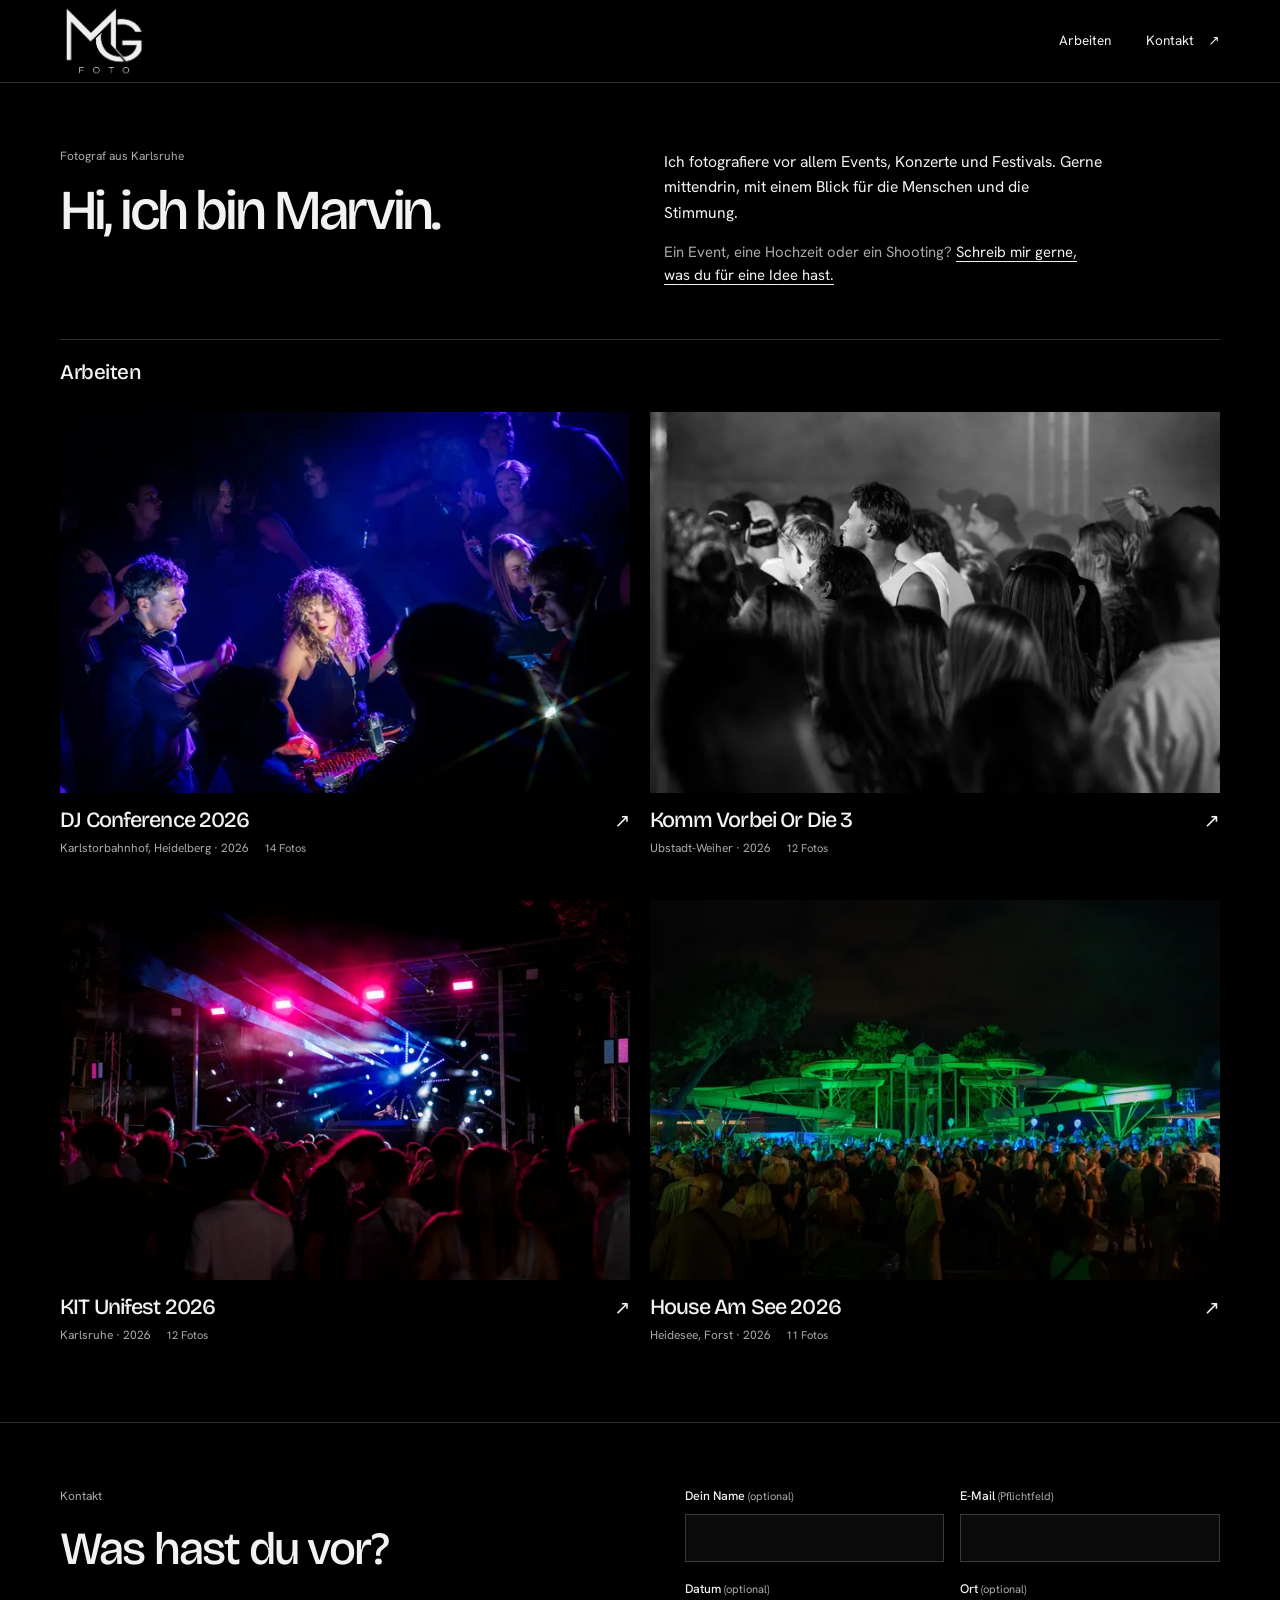
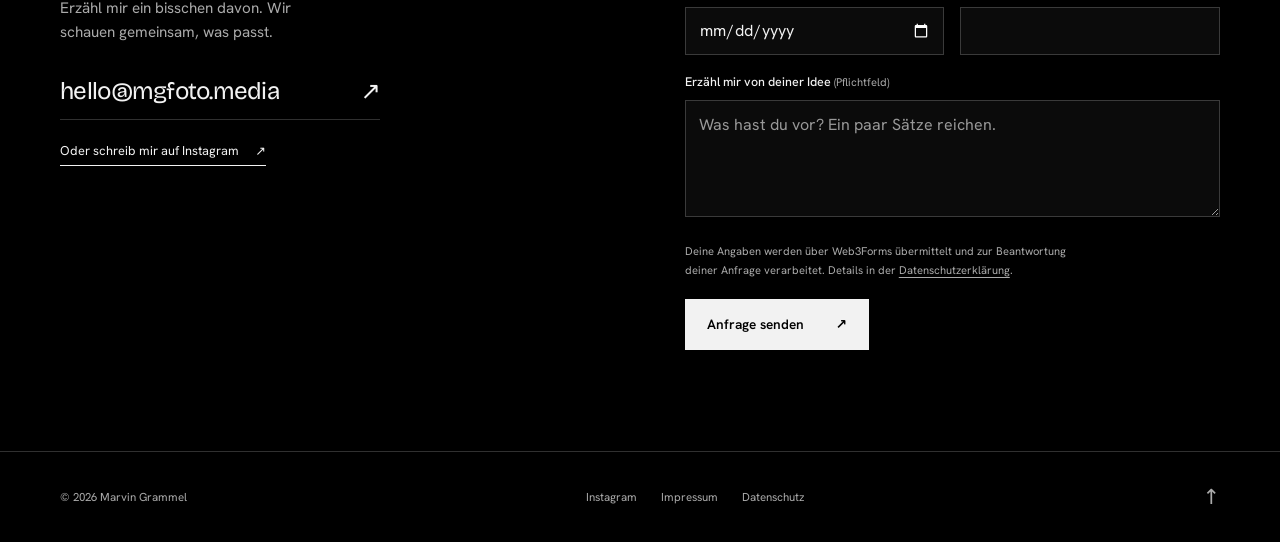
==== index.html @ 7f37bc23 "Make the introduction invite event, wedding and shooting enquiries" ====
<!DOCTYPE html>
<html lang="de">
<head>
  <meta charset="UTF-8">
  <meta name="viewport" content="width=device-width, initial-scale=1">
  <meta name="color-scheme" content="dark">
  <title>MG FOTO · Marvin Grammel · Fotograf in Karlsruhe</title>
  <meta name="description" content="Fotografie von Marvin Grammel aus Karlsruhe. Schwerpunkt Events, Konzerte und Festivals. Auch für Shootings, Hochzeiten und andere Ideen anfragbar.">
  <meta name="theme-color" content="#000000">
  <link rel="canonical" href="https://mgfoto.media/">
  <meta property="og:type" content="website">
  <meta property="og:locale" content="de_DE">
  <meta property="og:url" content="https://mgfoto.media/">
  <meta property="og:title" content="MG FOTO · Fotografie von Marvin Grammel">
  <meta property="og:description" content="Fotografie aus Karlsruhe. Events, Menschen und deine Ideen.">
  <meta property="og:image" content="https://mgfoto.media/images/og-image.jpg">
  <meta property="og:image:width" content="1200">
  <meta property="og:image:height" content="630">
  <meta name="twitter:card" content="summary_large_image">
  <meta name="twitter:title" content="MG FOTO · Fotografie von Marvin Grammel">
  <meta name="twitter:description" content="Fotografie von Marvin Grammel aus Karlsruhe. Schwerpunkt Events, offen für deine Ideen.">
  <meta name="twitter:image" content="https://mgfoto.media/images/og-image.jpg">
  <link rel="icon" href="/favicon.ico" sizes="any">
  <link rel="icon" href="/favicon.svg" type="image/svg+xml">
  <link rel="apple-touch-icon" href="/apple-touch-icon.png">
  <link rel="manifest" href="/site.webmanifest">
  <link rel="preload" href="fonts/HankenGrotesk.woff2" as="font" type="font/woff2" crossorigin>
  <link rel="stylesheet" href="assets/css/site.css?v=2bcd3fd3c550">
  <script type="application/ld+json">
  {"@context":"https://schema.org","@type":"ProfessionalService","name":"MG FOTO","url":"https://mgfoto.media/","image":"https://mgfoto.media/images/og-image.jpg","description":"Fotografie aus Karlsruhe mit Schwerpunkt Events, Konzerte und Festivals.","email":"hello@mgfoto.media","founder":{"@type":"Person","name":"Marvin Grammel","jobTitle":"Fotograf"},"address":{"@type":"PostalAddress","addressLocality":"Karlsruhe","addressRegion":"Baden-Württemberg","addressCountry":"DE"},"areaServed":[{"@type":"City","name":"Karlsruhe"},{"@type":"AdministrativeArea","name":"Baden-Württemberg"}],"sameAs":["https://www.instagram.com/marvin.foto/"],"knowsAbout":["Eventfotografie","Festivalfotografie","Konzertfotografie","Fotografie"]}
  </script>
  <script src="albums.js?v=3bcb742618d1" defer></script>
  <script src="assets/js/image-variants.js?v=7d6d14998d8f" defer></script>
  <script src="assets/js/site.js?v=490854a0b00f" defer></script>
</head>
<body>
  <a class="skip-link" href="#main">Zum Inhalt</a>
  <header class="site-header"><div class="header-inner wrap">
    <a class="brand" href="/" aria-label="MG FOTO – Startseite"><svg class="brand-logo" xmlns="http://www.w3.org/2000/svg" width="86" height="72" viewBox="254 330 728 610" aria-hidden="true" focusable="false"><image href="assets/brand/mg-foto-logo.png" width="1254" height="1254"/></svg></a>
    <nav id="main-nav" aria-label="Hauptnavigation"><a href="#gallery">Arbeiten</a><a href="#contact">Kontakt <span aria-hidden="true">↗</span></a></nav>
  </div></header>
  <main id="main">
    <section class="intro wrap" id="about" aria-labelledby="intro-title">
      <div><p class="eyebrow">Fotograf aus Karlsruhe</p><h1 id="intro-title">Hi, ich bin Marvin.</h1></div>
      <div class="intro-copy"><p>Ich fotografiere vor allem Events, Konzerte und Festivals. Gerne mittendrin, mit einem Blick für die Menschen und die Stimmung.</p><p>Ein Event, eine Hochzeit oder ein Shooting? <a href="#contact">Schreib mir gerne, was du für eine Idee hast.</a></p></div>
    </section>
    <section class="gallery-section wrap" id="gallery" aria-labelledby="gallery-title">
      <div class="gallery-heading"><h2 id="gallery-title">Arbeiten</h2></div>
      <div id="albumView" hidden><button type="button" class="text-link" id="albumBack">← Alle Arbeiten</button><h2 id="albumTitle" tabindex="-1"></h2><p id="albumMeta" class="muted"></p></div>
      <p id="galleryStatus" class="muted" role="status" aria-live="polite"></p>
      <div class="album-grid" id="albumGrid">
        <!-- album-cards:start -->
        <a class="album-card" data-slug="dj-conference-2026" href="#album=dj-conference-2026"><div class="album-cover"><img src="assets/photos/dj-conference-2026/dj-conference-22.jpg.large.webp" width="2048" height="1365" srcset="assets/photos/dj-conference-2026/dj-conference-22.jpg.small.webp 640w, assets/photos/dj-conference-2026/dj-conference-22.jpg.large.webp 1600w" sizes="(max-width: 600px) 92vw, 46vw" loading="eager" decoding="async" alt="DJ Conference 2026"></div><div class="album-info"><div><h3>DJ Conference 2026</h3><p>Karlstorbahnhof, Heidelberg · 2026 <small>14 Fotos</small></p></div><span class="album-arrow" aria-hidden="true">↗</span></div></a>
        <a class="album-card" data-slug="kvod-3" href="#album=kvod-3"><div class="album-cover"><img src="assets/photos/kvod-3/DSC_7288.jpeg.large.webp" width="853" height="1280" srcset="assets/photos/kvod-3/DSC_7288.jpeg.small.webp 427w, assets/photos/kvod-3/DSC_7288.jpeg.large.webp 853w" sizes="(max-width: 600px) 92vw, 46vw" loading="eager" decoding="async" alt="Komm Vorbei Or Die 3"></div><div class="album-info"><div><h3>Komm Vorbei Or Die 3</h3><p>Ubstadt-Weiher · 2026 <small>12 Fotos</small></p></div><span class="album-arrow" aria-hidden="true">↗</span></div></a>
        <a class="album-card" data-slug="unifest-2026" href="#album=unifest-2026"><div class="album-cover"><img src="assets/photos/unifest-2026/09.jpg.large.webp" width="2048" height="1365" srcset="assets/photos/unifest-2026/09.jpg.small.webp 640w, assets/photos/unifest-2026/09.jpg.large.webp 1600w" sizes="(max-width: 600px) 92vw, 46vw" loading="lazy" decoding="async" alt="KIT Unifest 2026"></div><div class="album-info"><div><h3>KIT Unifest 2026</h3><p>Karlsruhe · 2026 <small>12 Fotos</small></p></div><span class="album-arrow" aria-hidden="true">↗</span></div></a>
        <a class="album-card" data-slug="house-am-see-2026" href="#album=house-am-see-2026"><div class="album-cover"><img src="assets/photos/house-am-see-2026/DSC_5639.jpg.large.webp" width="6007" height="4005" srcset="assets/photos/house-am-see-2026/DSC_5639.jpg.small.webp 640w, assets/photos/house-am-see-2026/DSC_5639.jpg.large.webp 1600w" sizes="(max-width: 600px) 92vw, 46vw" loading="lazy" decoding="async" alt="House Am See 2026"></div><div class="album-info"><div><h3>House Am See 2026</h3><p>Heidesee, Forst · 2026 <small>11 Fotos</small></p></div><span class="album-arrow" aria-hidden="true">↗</span></div></a>
        <!-- album-cards:end -->
      </div>
      <noscript><p class="gallery-fallback">Die Albumansicht braucht JavaScript. Weitere Bilder findest du auf <a href="https://www.instagram.com/marvin.foto/">Instagram</a>.</p></noscript>
    </section>
    <section class="contact-section" id="contact" aria-labelledby="contact-title"><div class="wrap contact-layout">
      <div class="contact-copy"><p class="eyebrow">Kontakt</p><h2 id="contact-title">Was hast du vor?</h2><p>Erzähl mir ein bisschen davon. Wir schauen gemeinsam, was passt.</p><a class="contact-email" href="mailto:hello@mgfoto.media">hello@mgfoto.media <span aria-hidden="true">↗</span></a><a class="text-link" href="https://www.instagram.com/marvin.foto/" target="_blank" rel="noopener noreferrer">Oder schreib mir auf Instagram <span aria-hidden="true">↗</span></a></div>
      <form id="contactForm" class="contact-form" action="https://api.web3forms.com/submit" method="POST">
        <input type="hidden" name="access_key" value="450d4250-469d-4e4e-aeac-be2c9e714dad">
        <input type="hidden" name="subject" value="Anfrage über mgfoto.media">
        <input type="hidden" name="from_name" value="MG FOTO Website">
        <input type="checkbox" name="botcheck" class="honeypot" tabindex="-1" autocomplete="off" aria-hidden="true">
        <div class="form-row"><div class="field"><label for="cf-name">Dein Name <span>(optional)</span></label><input id="cf-name" name="name" autocomplete="name" maxlength="120"></div><div class="field"><label for="cf-mail">E-Mail <span>(Pflichtfeld)</span></label><input id="cf-mail" name="email" type="email" required autocomplete="email" maxlength="254"></div></div>
        <div class="form-row"><div class="field"><label for="cf-date">Datum <span>(optional)</span></label><input id="cf-date" name="date" type="date"></div><div class="field"><label for="cf-place">Ort <span>(optional)</span></label><input id="cf-place" name="location" autocomplete="off" maxlength="200"></div></div>
        <div class="field"><label for="cf-msg">Erzähl mir von deiner Idee <span>(Pflichtfeld)</span></label><textarea id="cf-msg" name="message" rows="4" required maxlength="6000" placeholder="Was hast du vor? Ein paar Sätze reichen."></textarea></div>
        <p class="privacy-note">Deine Angaben werden über Web3Forms übermittelt und zur Beantwortung deiner Anfrage verarbeitet. Details in der <a href="datenschutz.html">Datenschutzerklärung</a>.</p>
        <button type="submit" class="button button-dark">Anfrage senden <span aria-hidden="true">↗</span></button>
        <p id="formStatus" class="form-status" role="status" aria-live="polite"></p>
      </form>
    </div></section>
  </main>
  <footer class="site-footer wrap"><p>© <span id="year">2026</span> Marvin Grammel</p><nav aria-label="Weitere Links"><a href="https://www.instagram.com/marvin.foto/" target="_blank" rel="noopener noreferrer">Instagram</a><a href="impressum.html">Impressum</a><a href="datenschutz.html">Datenschutz</a></nav><a class="back-top" href="#main" aria-label="Nach oben">↑</a></footer>
  <dialog class="lightbox" id="lightbox" aria-label="Vergrößerte Fotoansicht"><div class="lightbox-top"><p id="lightboxCaption"></p><button type="button" id="lightboxClose" aria-label="Fotoansicht schließen">Schließen <span aria-hidden="true">×</span></button></div><div class="lightbox-stage"><button type="button" id="lightboxPrev" class="lightbox-nav" aria-label="Vorheriges Foto">←</button><img id="lightboxImage" alt=""><button type="button" id="lightboxNext" class="lightbox-nav" aria-label="Nächstes Foto">→</button></div><div class="lightbox-bottom"><p id="lightboxCount" aria-live="polite"></p><p>← → Blättern <span aria-hidden="true"> / </span> Esc Schließen</p></div></dialog>
</body>
</html>
---- assets/css/site.css ----
@font-face{font-family:Bricolage;src:url('../../fonts/BricolageGrotesque.woff2') format('woff2');font-weight:200 800;font-display:swap}
@font-face{font-family:Hanken;src:url('../../fonts/HankenGrotesk.woff2') format('woff2');font-weight:100 900;font-display:swap}
:root{color-scheme:dark;--bg:#000;--ink:#f2f2f2;--muted:#aaa;--line:#303030;--panel:#0b0b0b;--display:Bricolage,system-ui,sans-serif;--ui:Hanken,system-ui,sans-serif;--edge:clamp(1.25rem,4.7vw,4.5rem)}
*,*::before,*::after{box-sizing:border-box}*{margin:0}html{scroll-behavior:smooth;scroll-padding-top:100px}body{background:var(--bg);color:var(--ink);font-family:var(--ui);line-height:1.6;-webkit-font-smoothing:antialiased}a{color:inherit;text-decoration:none}button,input,textarea{font:inherit;color:inherit}button{cursor:pointer}button:disabled{cursor:wait;opacity:.65}img{display:block;max-width:100%}button,a,input,textarea{-webkit-tap-highlight-color:transparent}::selection{background:#fff;color:#000}:focus-visible{outline:2px solid #fff;outline-offset:5px}[hidden]{display:none!important}.wrap{width:calc(100% - var(--edge)*2);max-width:1440px;margin-inline:auto}.muted{color:var(--muted)}.eyebrow{font-size:.75rem;color:var(--muted)}.skip-link{position:fixed;left:1rem;top:1rem;z-index:200;background:#fff;color:#000;padding:.75rem;transform:translateY(-160%)}.skip-link:focus{transform:none}
.site-header{position:sticky;top:0;z-index:30;background:rgba(0,0,0,.96);border-bottom:1px solid var(--line);backdrop-filter:blur(12px)}.header-inner{min-height:82px;display:flex;align-items:center;justify-content:space-between;gap:1.5rem}.brand{display:block;flex-shrink:0}.brand-logo{display:block;width:86px;height:72px;overflow:hidden}#main-nav{display:flex;gap:2.2rem;font-size:.85rem}#main-nav a{padding:.5rem 0}#main-nav a:hover{color:var(--muted)}#main-nav span{margin-left:.65rem}
.intro{display:grid;grid-template-columns:1fr 1fr;gap:3rem;padding-block:clamp(2.8rem,5vw,5rem) clamp(2.5rem,4vw,4rem);align-items:start}.intro .eyebrow{margin-bottom:.8rem}h1,h2,h3{font-family:var(--display);font-weight:500;letter-spacing:-.04em;line-height:1.15}h1{font-size:clamp(2.3rem,4.4vw,4.4rem);letter-spacing:-.055em}.intro-copy{max-width:49ch;padding-top:.15rem;font-size:clamp(.98rem,1.2vw,1.1rem)}.intro-copy p+p{margin-top:1rem;color:var(--muted);font-size:.93rem}.intro-copy a{color:var(--ink);text-decoration:underline;text-underline-offset:4px}.intro-copy a:hover{color:var(--muted)}.viewing-album .intro{display:none}
.gallery-section{padding-bottom:clamp(3.5rem,6vw,6rem)}.gallery-heading{display:flex;align-items:baseline;justify-content:space-between;gap:1rem;border-top:1px solid var(--line);padding-block:1.3rem 1.7rem}.gallery-heading h2{font-size:1.3rem;letter-spacing:-.025em}.gallery-heading p{color:var(--muted);font-size:.8rem}.album-grid{display:grid;grid-template-columns:repeat(2,minmax(0,1fr));gap:2.6rem 1.2rem}.album-card{display:block;min-width:0}.album-cover{aspect-ratio:3/2;overflow:hidden;background:var(--panel)}.album-cover img{width:100%;height:100%;object-fit:cover;transition:transform .5s}.album-card:hover img{transform:scale(1.025)}.album-card[data-slug="kvod-3"] .album-cover img{object-position:50% 60%}.album-info{display:flex;align-items:baseline;justify-content:space-between;gap:1rem;padding-top:.9rem}.album-info h3{font-size:clamp(1.1rem,1.7vw,1.5rem);font-weight:500;line-height:1.25}.album-info p{font-size:.75rem;color:var(--muted);margin-top:.3rem}.album-info small{margin-left:.75rem;white-space:nowrap;color:var(--muted);font-size:.7rem}.album-arrow{font-size:1.2rem;line-height:1;flex-shrink:0}.gallery-fallback{font-size:.85rem;margin-top:1.5rem;color:var(--muted)}.gallery-fallback a{text-decoration:underline}.text-link{display:inline-flex;align-items:center;justify-content:space-between;gap:1rem;border:0;border-bottom:1px solid currentColor;background:none;padding:0 0 .3rem;font-size:.85rem;line-height:1.5}.text-link:hover{color:var(--muted)}#albumView{padding-top:2rem;margin-bottom:2rem}#albumTitle{font-size:clamp(1.9rem,4vw,3.5rem);margin-block:1.7rem .5rem}#albumMeta{font-size:.85rem}#galleryStatus:not(:empty){padding-block:1rem}.album-grid.photo-grid{display:block;columns:3;column-gap:.9rem}.frame{display:block;width:100%;border:0;background:var(--panel);padding:0;break-inside:avoid;margin-bottom:.9rem}.frame img{width:100%;height:auto}.frame:hover img{opacity:.85}
.contact-section{border-block:1px solid var(--line)}.contact-layout{display:grid;grid-template-columns:1fr 1fr;gap:clamp(2.5rem,7vw,7rem);padding-block:clamp(3rem,5vw,5rem)}.contact-copy .eyebrow{margin-bottom:1rem}.contact-copy h2{font-size:clamp(2.1rem,3.6vw,3.7rem);margin-bottom:1.3rem}.contact-copy>p:not(.eyebrow){max-width:32ch;color:var(--muted);font-size:.95rem;margin-bottom:1.7rem}.contact-email{font-family:var(--display);font-size:clamp(1.1rem,1.9vw,1.65rem);letter-spacing:-.03em;display:flex;justify-content:space-between;align-items:center;max-width:320px;padding-bottom:.5rem;border-bottom:1px solid var(--line)}.contact-copy .text-link{margin-top:1.3rem;font-size:.8rem}.form-row{display:grid;grid-template-columns:1fr 1fr;gap:1rem}.field{margin-bottom:1.1rem;min-width:0}.field label{display:block;font-size:.78rem;font-weight:500;margin-bottom:.45rem}.field label span{font-weight:400;font-size:.7rem;color:var(--muted)}.field input,.field textarea{width:100%;min-width:0;background:var(--panel);border:1px solid #3a3a3a;border-radius:0;color:var(--ink);padding:.8rem;line-height:1.4;font-size:16px}.field input{height:48px;resize:none}.field textarea{resize:vertical}.field input:focus,.field textarea:focus{background:#171717;border-color:var(--ink)}.field textarea::placeholder{color:#999}.privacy-note{font-size:.7rem;line-height:1.65;color:var(--muted);max-width:64ch;margin-block:.25rem 1.25rem}.privacy-note a{text-decoration:underline;text-underline-offset:3px}.honeypot{position:absolute;width:1px;height:1px;overflow:hidden;clip-path:inset(50%);opacity:0}.button{display:inline-flex;justify-content:space-between;align-items:center;gap:2rem;min-height:50px;padding:.85rem 1.3rem;font-size:.85rem;font-weight:600;border:1px solid transparent;background:var(--ink);color:#000;transition:background .2s}.button:hover{background:#d9d9d9}.form-status{font-size:.85rem;margin-top:1rem;min-height:1.5em}.form-status.success{color:#ddd}.form-status.error{color:#fff}.site-footer{display:flex;align-items:center;justify-content:space-between;gap:1.5rem;padding-block:1.8rem;font-size:.72rem;color:var(--muted)}.site-footer nav{display:flex;flex-wrap:wrap;gap:1.5rem}.site-footer a:hover{color:var(--ink)}.back-top{font-size:1.3rem}
.lightbox{position:fixed;inset:0;max-width:none;max-height:none;width:100%;height:100%;height:100dvh;margin:0;padding:1.3rem 2rem;border:0;background:#000;color:var(--ink);overflow:hidden}.lightbox[open]{display:flex;flex-direction:column}.lightbox::backdrop{background:rgba(0,0,0,.95)}.lightbox-top,.lightbox-bottom{display:flex;justify-content:space-between;align-items:center;gap:1rem;font-size:.8rem;flex-shrink:0;min-height:40px}.lightbox-top p{max-width:70%;color:var(--muted)}.lightbox-top button{color:var(--ink);background:none;border:0;padding:.5rem;font-size:.85rem}.lightbox-top button span{font-size:1.5rem;margin-left:.75rem}.lightbox-stage{display:flex;align-items:center;justify-content:center;gap:1.5rem;min-height:0;flex:1;padding-block:1rem}.lightbox-stage img{max-width:calc(100% - 150px);height:100%;width:auto;object-fit:contain;min-width:0}.lightbox-nav{width:48px;height:48px;border:1px solid var(--line);border-radius:50%;background:none;flex-shrink:0;font-size:1.3rem}.lightbox-nav:hover{background:var(--ink);color:#000}.lightbox-bottom p:last-child{color:var(--muted);font-size:.7rem}body.modal-open{overflow:hidden}
@media(max-width:900px){.intro{grid-template-columns:1fr;gap:1.3rem}.intro-copy{max-width:65ch}.album-info small{display:none}.album-grid.photo-grid{columns:2}.contact-layout{gap:2.5rem}}
@media(max-width:600px){html{scroll-padding-top:88px}.header-inner{min-height:72px}.brand-logo{width:74px;height:62px}#main-nav{gap:1.4rem;font-size:.8rem}.intro{padding-block:2.5rem 2.2rem;gap:1.2rem}.intro-copy{font-size:.98rem}.intro-copy p+p{font-size:.9rem;margin-top:.8rem}.gallery-heading{padding-block:1.1rem 1.3rem}.gallery-heading p{font-size:.72rem;max-width:19ch;text-align:right}.album-grid{grid-template-columns:1fr;gap:2rem}.album-info h3{font-size:1.25rem}.album-info p{font-size:.75rem}.album-info small{display:inline}.contact-layout{grid-template-columns:1fr;gap:2.2rem}.contact-copy h2{font-size:2.35rem}.site-footer{display:grid;grid-template-columns:1fr auto;gap:1rem}.site-footer nav{grid-row:2;grid-column:1/-1;gap:1.5rem}.back-top{grid-column:2;grid-row:1}.lightbox{padding:.8rem}.lightbox-stage{position:relative;gap:0;padding-bottom:4rem}.lightbox-stage img{max-width:100%;max-height:100%;width:auto}.lightbox-nav{position:absolute;bottom:.3rem;width:40px;height:40px}.lightbox-nav:first-child{left:calc(50% - 55px)}.lightbox-nav:last-child{right:calc(50% - 55px)}.lightbox-top p{font-size:.67rem}.lightbox-top button{font-size:.75rem;padding:.4rem}.lightbox-bottom p:last-child{display:none}}
@media(max-width:560px){.album-grid.photo-grid{columns:1}.photo-grid .frame{margin-bottom:.8rem}}
@media(max-width:380px){.form-row{grid-template-columns:1fr;gap:0}.album-info small{display:none}#main-nav{gap:1rem}}
@media(prefers-reduced-motion:reduce){html{scroll-behavior:auto}*,*::before,*::after{animation:none!important;transition:none!important}}
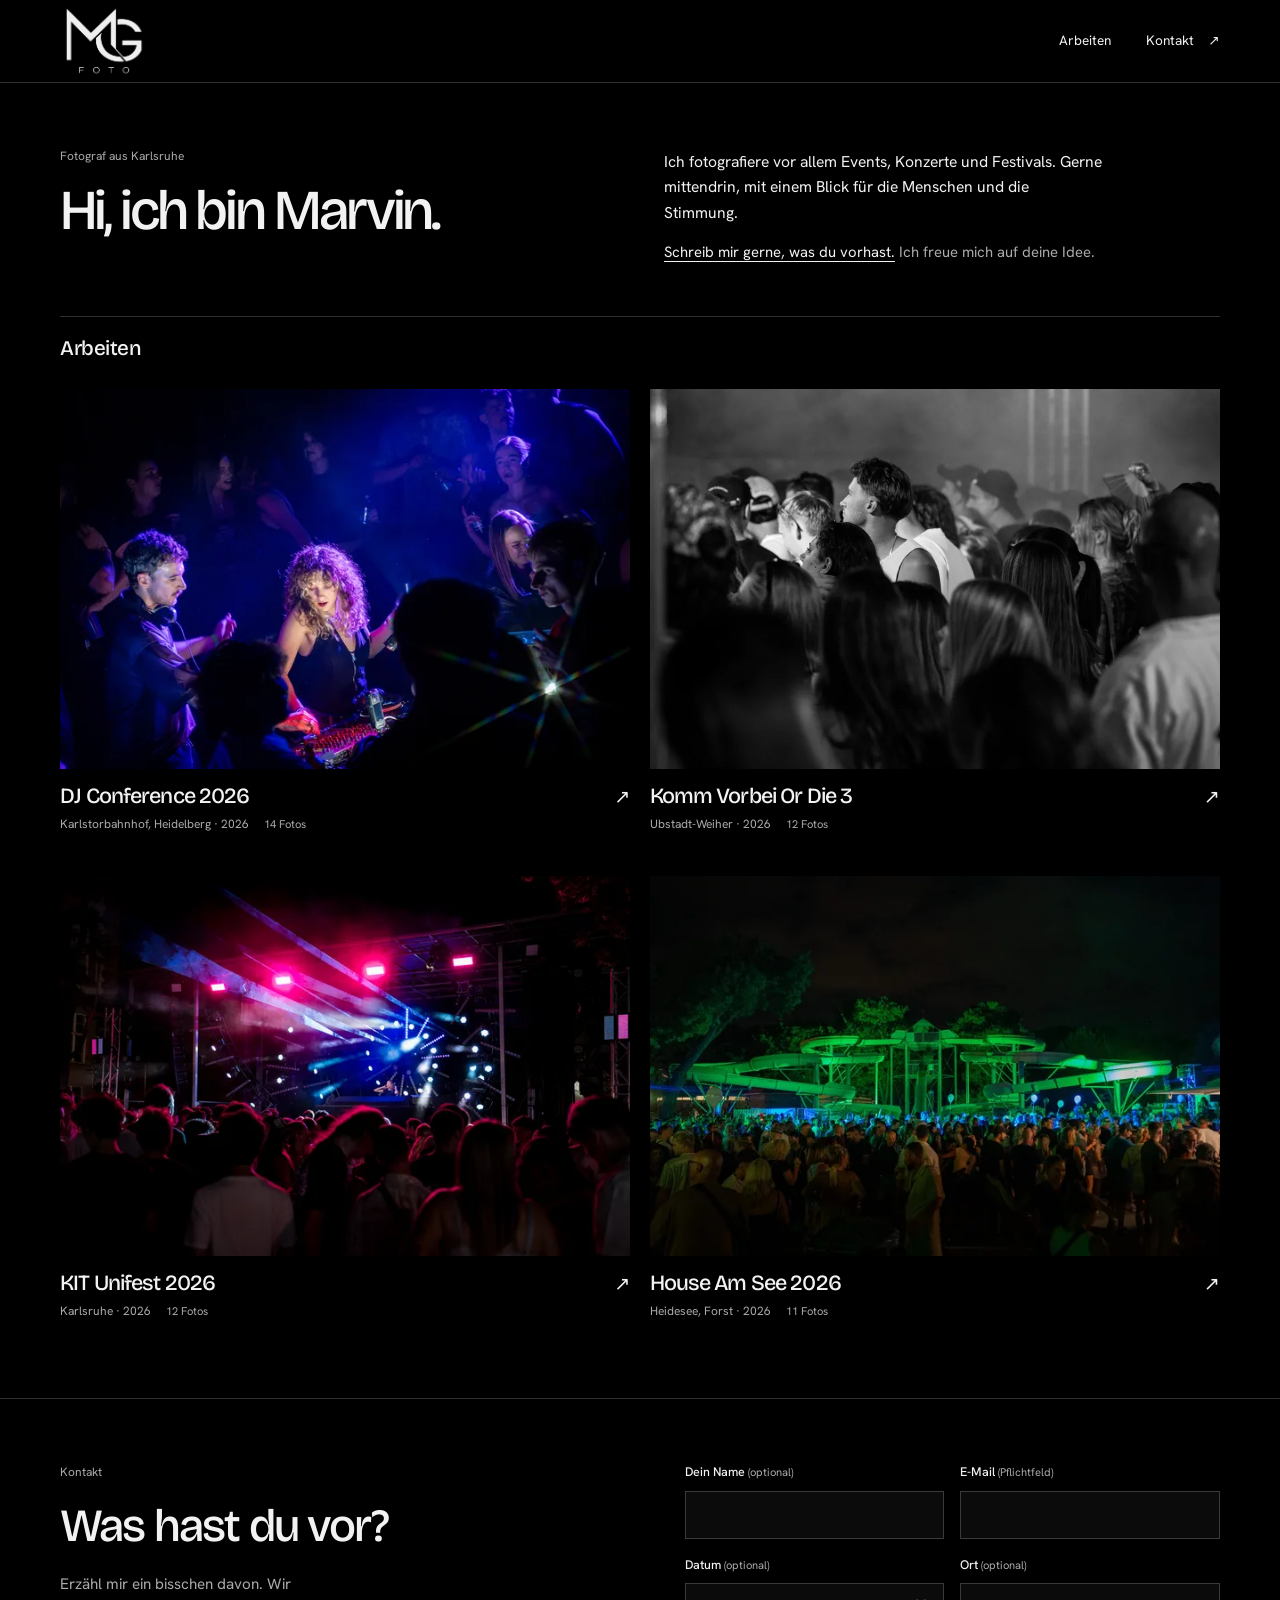
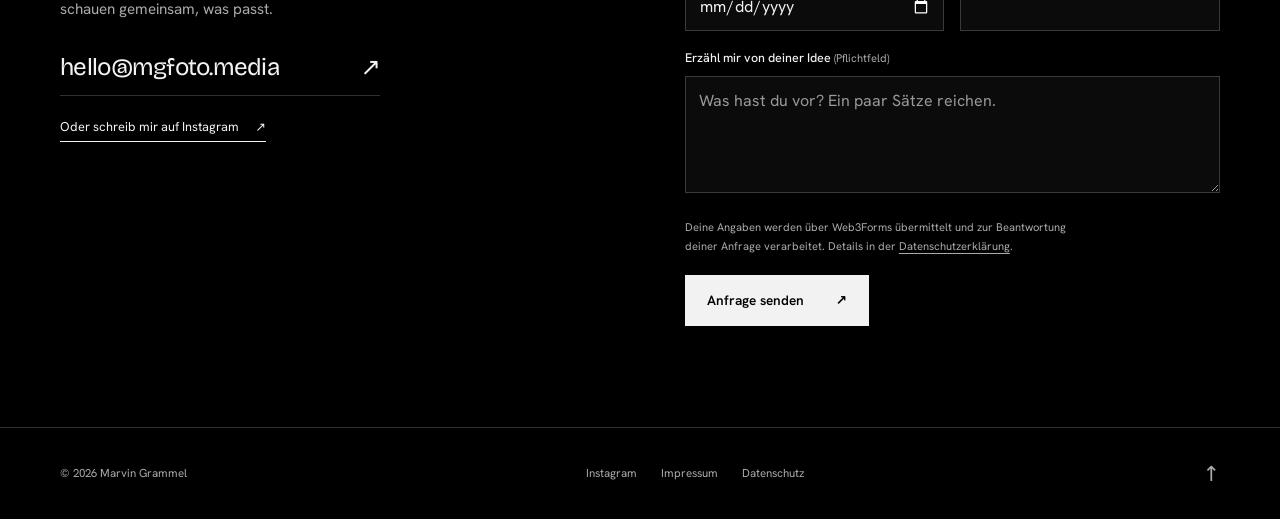
==== commit fd6294be: "Keep the invitation open and personal in two plain sentences" ====
--- a/index.html
+++ b/index.html
@@ -42,7 +42,7 @@
   <main id="main">
     <section class="intro wrap" id="about" aria-labelledby="intro-title">
       <div><p class="eyebrow">Fotograf aus Karlsruhe</p><h1 id="intro-title">Hi, ich bin Marvin.</h1></div>
-      <div class="intro-copy"><p>Ich fotografiere vor allem Events, Konzerte und Festivals. Gerne mittendrin, mit einem Blick für die Menschen und die Stimmung.</p><p>Ein Event, eine Hochzeit oder ein Shooting? <a href="#contact">Schreib mir gerne, was du für eine Idee hast.</a></p></div>
+      <div class="intro-copy"><p>Ich fotografiere vor allem Events, Konzerte und Festivals. Gerne mittendrin, mit einem Blick für die Menschen und die Stimmung.</p><p><a href="#contact">Schreib mir gerne, was du vorhast.</a> Ich freue mich auf deine Idee.</p></div>
     </section>
     <section class="gallery-section wrap" id="gallery" aria-labelledby="gallery-title">
       <div class="gallery-heading"><h2 id="gallery-title">Arbeiten</h2></div>
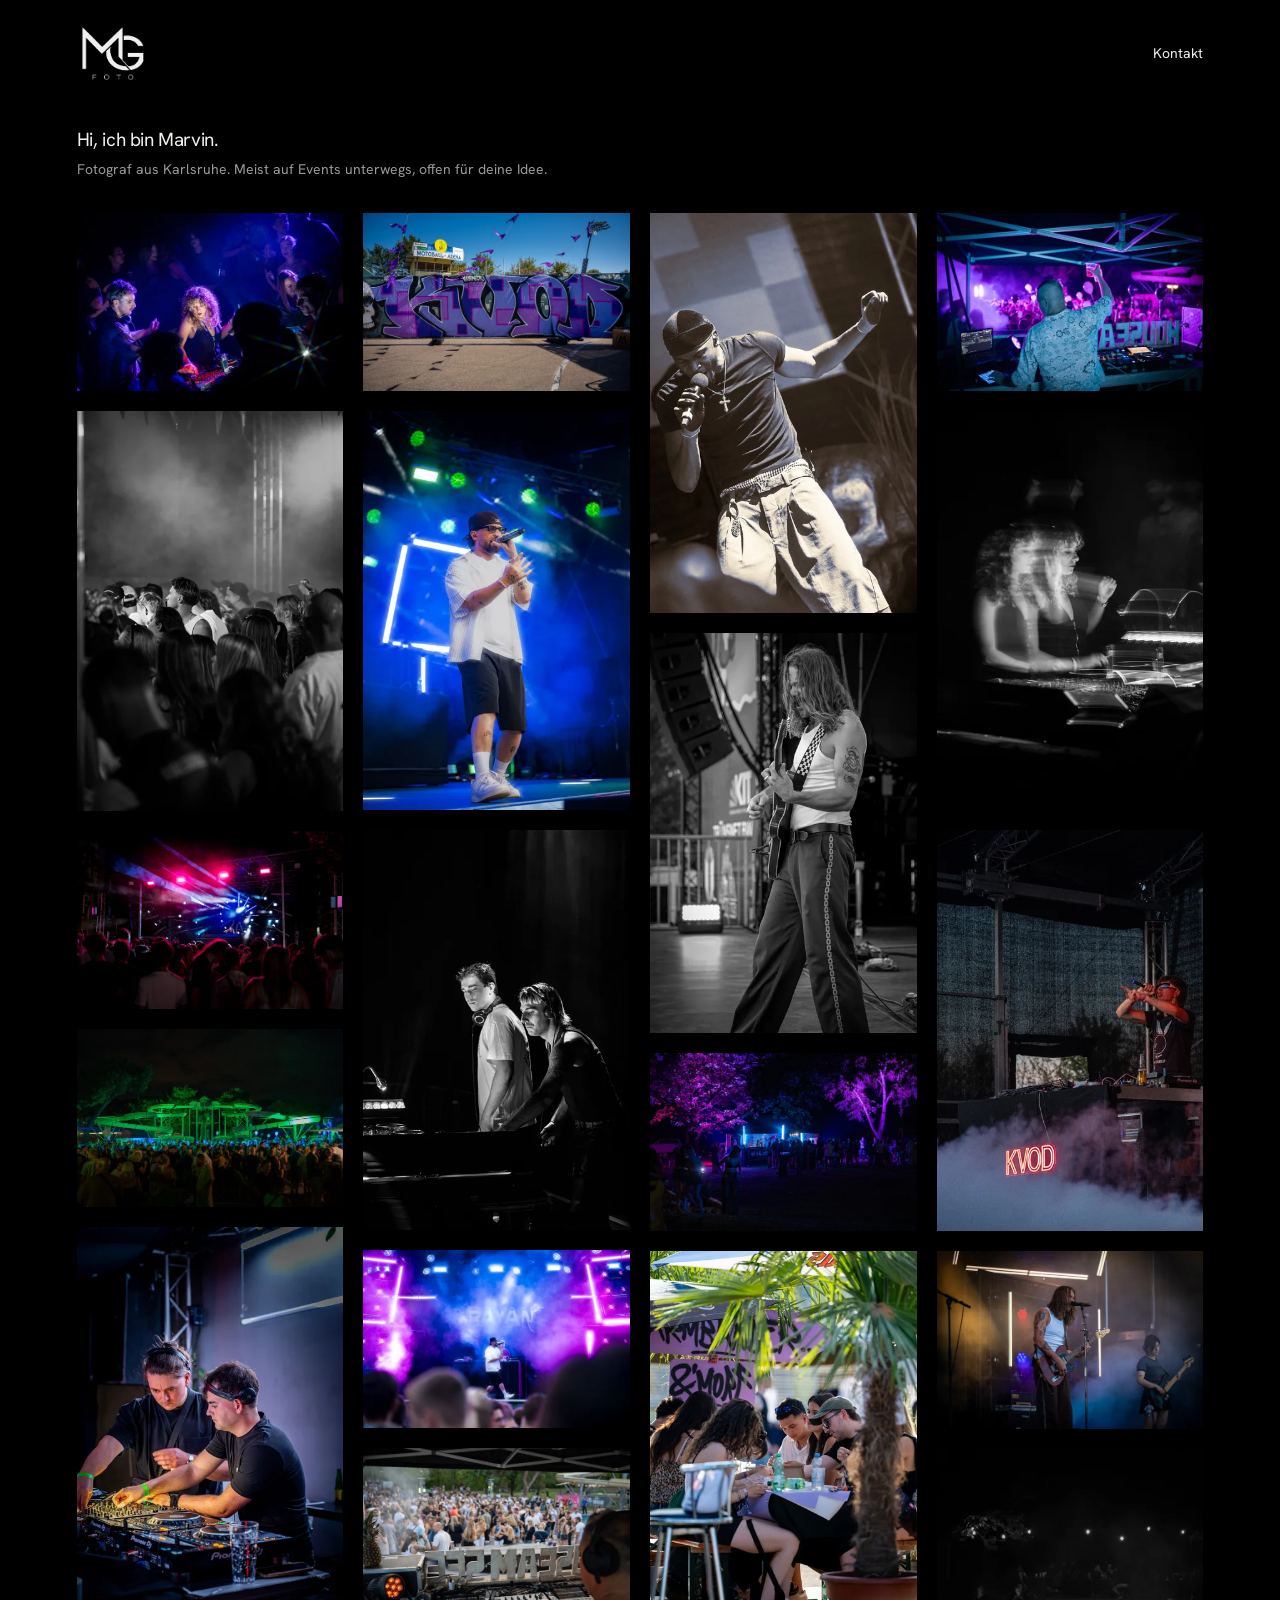
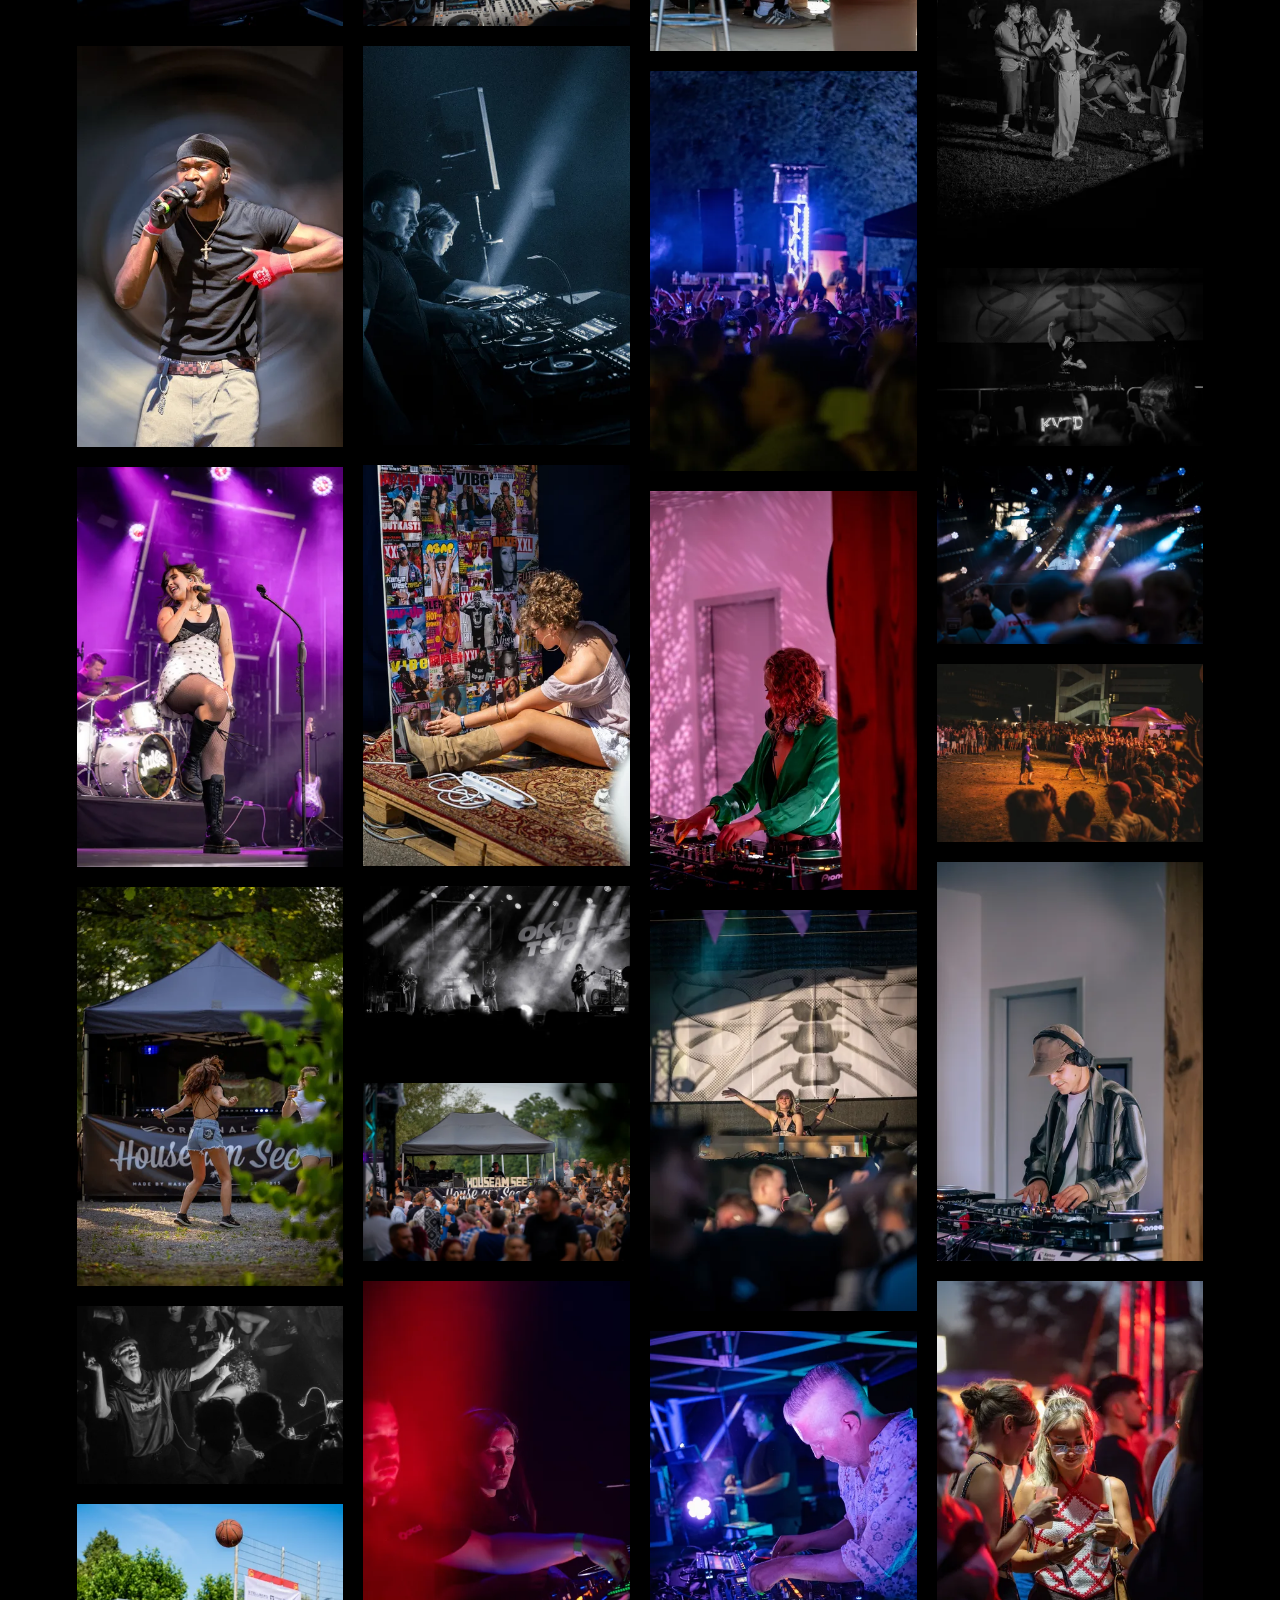
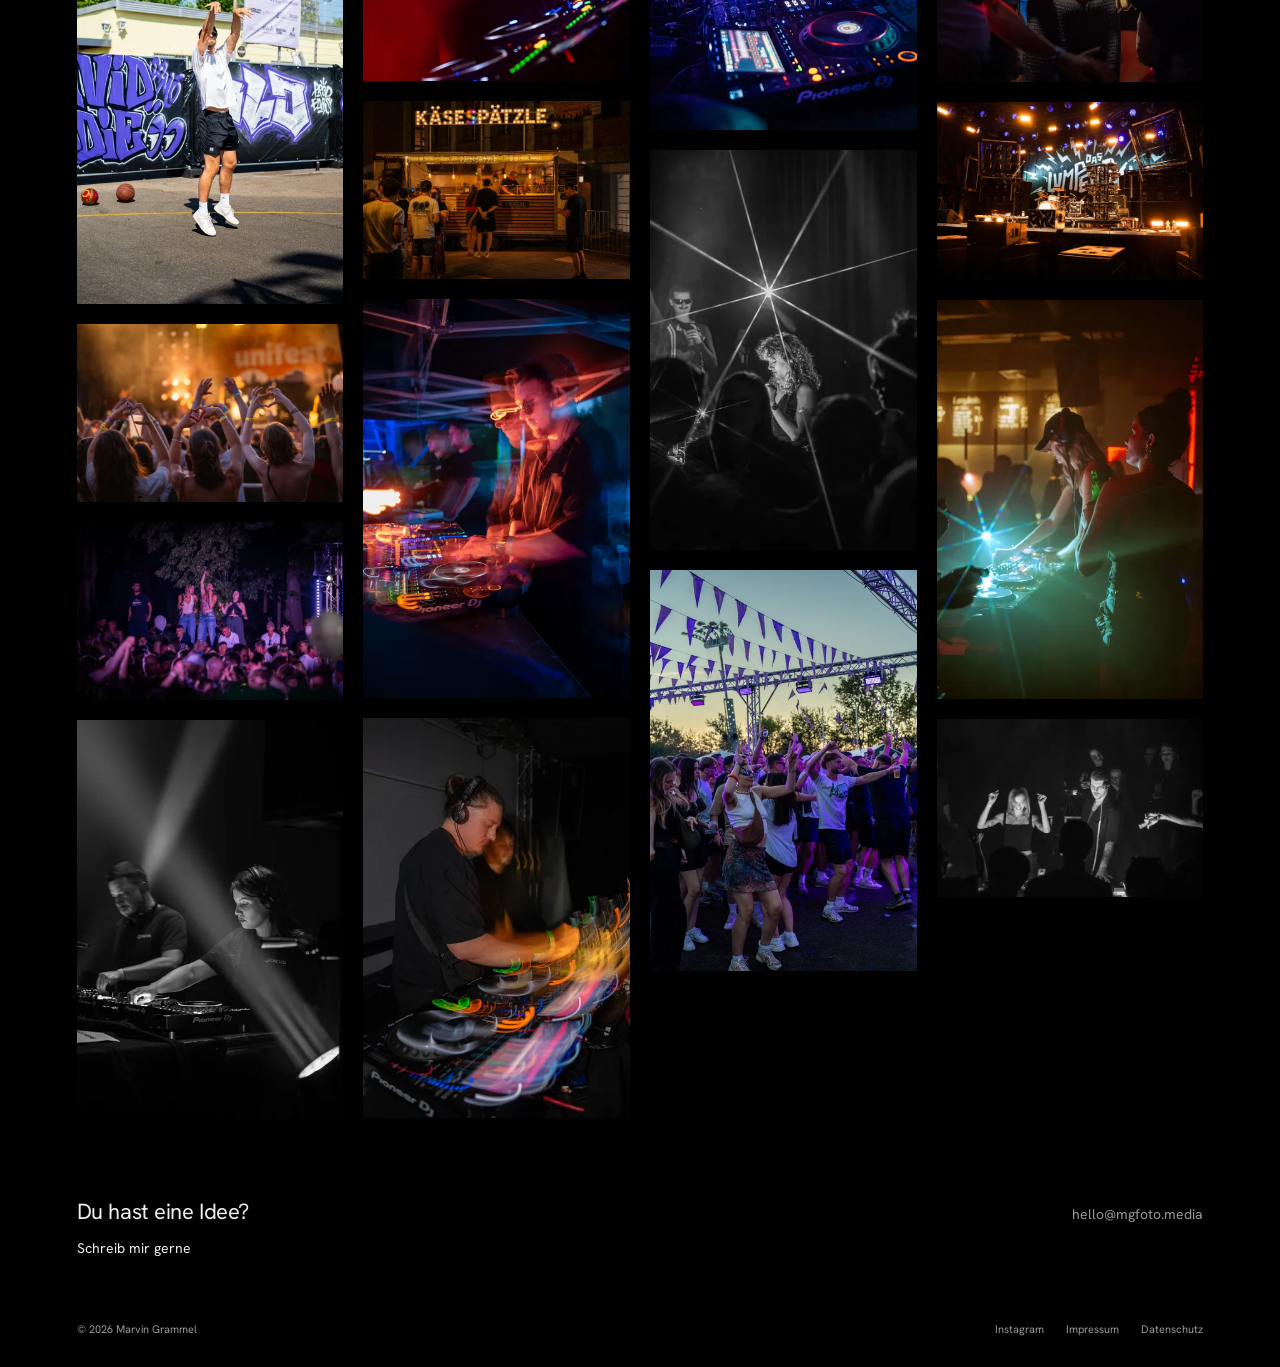
==== commit aadda46a: "Publish approved one-page portfolio and remove obsolete album system" ====
--- a/index.html
+++ b/index.html
@@ -1,9 +1,9 @@
 <!DOCTYPE html>
-<html lang="de">
-<head>
+<html lang="de"><head>
   <meta charset="UTF-8">
   <meta name="viewport" content="width=device-width, initial-scale=1">
   <meta name="color-scheme" content="dark">
+
   <title>MG FOTO · Marvin Grammel · Fotograf in Karlsruhe</title>
   <meta name="description" content="Fotografie von Marvin Grammel aus Karlsruhe. Schwerpunkt Events, Konzerte und Festivals. Auch für Shootings, Hochzeiten und andere Ideen anfragbar.">
   <meta name="theme-color" content="#000000">
@@ -24,57 +24,104 @@
   <link rel="icon" href="/favicon.svg" type="image/svg+xml">
   <link rel="apple-touch-icon" href="/apple-touch-icon.png">
   <link rel="manifest" href="/site.webmanifest">
-  <link rel="preload" href="fonts/HankenGrotesk.woff2" as="font" type="font/woff2" crossorigin>
-  <link rel="stylesheet" href="assets/css/site.css?v=2bcd3fd3c550">
+  <link rel="preload" href="fonts/HankenGrotesk.woff2" as="font" type="font/woff2" crossorigin="">
+  <link rel="stylesheet" href="assets/css/site.css?v=7f166bb95638">
   <script type="application/ld+json">
   {"@context":"https://schema.org","@type":"ProfessionalService","name":"MG FOTO","url":"https://mgfoto.media/","image":"https://mgfoto.media/images/og-image.jpg","description":"Fotografie aus Karlsruhe mit Schwerpunkt Events, Konzerte und Festivals.","email":"hello@mgfoto.media","founder":{"@type":"Person","name":"Marvin Grammel","jobTitle":"Fotograf"},"address":{"@type":"PostalAddress","addressLocality":"Karlsruhe","addressRegion":"Baden-Württemberg","addressCountry":"DE"},"areaServed":[{"@type":"City","name":"Karlsruhe"},{"@type":"AdministrativeArea","name":"Baden-Württemberg"}],"sameAs":["https://www.instagram.com/marvin.foto/"],"knowsAbout":["Eventfotografie","Festivalfotografie","Konzertfotografie","Fotografie"]}
   </script>
-  <script src="albums.js?v=3bcb742618d1" defer></script>
-  <script src="assets/js/image-variants.js?v=7d6d14998d8f" defer></script>
-  <script src="assets/js/site.js?v=490854a0b00f" defer></script>
+
+
+  <script src="assets/js/site.js?v=a5a4fc16c3c5" defer=""></script>
 </head>
 <body>
   <a class="skip-link" href="#main">Zum Inhalt</a>
   <header class="site-header"><div class="header-inner wrap">
-    <a class="brand" href="/" aria-label="MG FOTO – Startseite"><svg class="brand-logo" xmlns="http://www.w3.org/2000/svg" width="86" height="72" viewBox="254 330 728 610" aria-hidden="true" focusable="false"><image href="assets/brand/mg-foto-logo.png" width="1254" height="1254"/></svg></a>
-    <nav id="main-nav" aria-label="Hauptnavigation"><a href="#gallery">Arbeiten</a><a href="#contact">Kontakt <span aria-hidden="true">↗</span></a></nav>
+    <a class="brand" href="/" aria-label="MG FOTO – Startseite"><svg class="brand-logo" xmlns="http://www.w3.org/2000/svg" width="86" height="72" viewBox="254 330 728 610" aria-hidden="true" focusable="false"><image href="assets/brand/mg-foto-logo.png" width="1254" height="1254"></image></svg></a>
+    <nav id="main-nav" aria-label="Hauptnavigation"><a href="#contact">Kontakt </a></nav>
   </div></header>
   <main id="main">
     <section class="intro wrap" id="about" aria-labelledby="intro-title">
-      <div><p class="eyebrow">Fotograf aus Karlsruhe</p><h1 id="intro-title">Hi, ich bin Marvin.</h1></div>
-      <div class="intro-copy"><p>Ich fotografiere vor allem Events, Konzerte und Festivals. Gerne mittendrin, mit einem Blick für die Menschen und die Stimmung.</p><p><a href="#contact">Schreib mir gerne, was du vorhast.</a> Ich freue mich auf deine Idee.</p></div>
+      <h1 id="intro-title">Hi, ich bin Marvin.</h1>
+      <p>Fotograf aus Karlsruhe. Meist auf Events unterwegs, offen für deine Idee.</p>
     </section>
-    <section class="gallery-section wrap" id="gallery" aria-labelledby="gallery-title">
-      <div class="gallery-heading"><h2 id="gallery-title">Arbeiten</h2></div>
-      <div id="albumView" hidden><button type="button" class="text-link" id="albumBack">← Alle Arbeiten</button><h2 id="albumTitle" tabindex="-1"></h2><p id="albumMeta" class="muted"></p></div>
-      <p id="galleryStatus" class="muted" role="status" aria-live="polite"></p>
-      <div class="album-grid" id="albumGrid">
-        <!-- album-cards:start -->
-        <a class="album-card" data-slug="dj-conference-2026" href="#album=dj-conference-2026"><div class="album-cover"><img src="assets/photos/dj-conference-2026/dj-conference-22.jpg.large.webp" width="2048" height="1365" srcset="assets/photos/dj-conference-2026/dj-conference-22.jpg.small.webp 640w, assets/photos/dj-conference-2026/dj-conference-22.jpg.large.webp 1600w" sizes="(max-width: 600px) 92vw, 46vw" loading="eager" decoding="async" alt="DJ Conference 2026"></div><div class="album-info"><div><h3>DJ Conference 2026</h3><p>Karlstorbahnhof, Heidelberg · 2026 <small>14 Fotos</small></p></div><span class="album-arrow" aria-hidden="true">↗</span></div></a>
-        <a class="album-card" data-slug="kvod-3" href="#album=kvod-3"><div class="album-cover"><img src="assets/photos/kvod-3/DSC_7288.jpeg.large.webp" width="853" height="1280" srcset="assets/photos/kvod-3/DSC_7288.jpeg.small.webp 427w, assets/photos/kvod-3/DSC_7288.jpeg.large.webp 853w" sizes="(max-width: 600px) 92vw, 46vw" loading="eager" decoding="async" alt="Komm Vorbei Or Die 3"></div><div class="album-info"><div><h3>Komm Vorbei Or Die 3</h3><p>Ubstadt-Weiher · 2026 <small>12 Fotos</small></p></div><span class="album-arrow" aria-hidden="true">↗</span></div></a>
-        <a class="album-card" data-slug="unifest-2026" href="#album=unifest-2026"><div class="album-cover"><img src="assets/photos/unifest-2026/09.jpg.large.webp" width="2048" height="1365" srcset="assets/photos/unifest-2026/09.jpg.small.webp 640w, assets/photos/unifest-2026/09.jpg.large.webp 1600w" sizes="(max-width: 600px) 92vw, 46vw" loading="lazy" decoding="async" alt="KIT Unifest 2026"></div><div class="album-info"><div><h3>KIT Unifest 2026</h3><p>Karlsruhe · 2026 <small>12 Fotos</small></p></div><span class="album-arrow" aria-hidden="true">↗</span></div></a>
-        <a class="album-card" data-slug="house-am-see-2026" href="#album=house-am-see-2026"><div class="album-cover"><img src="assets/photos/house-am-see-2026/DSC_5639.jpg.large.webp" width="6007" height="4005" srcset="assets/photos/house-am-see-2026/DSC_5639.jpg.small.webp 640w, assets/photos/house-am-see-2026/DSC_5639.jpg.large.webp 1600w" sizes="(max-width: 600px) 92vw, 46vw" loading="lazy" decoding="async" alt="House Am See 2026"></div><div class="album-info"><div><h3>House Am See 2026</h3><p>Heidesee, Forst · 2026 <small>11 Fotos</small></p></div><span class="album-arrow" aria-hidden="true">↗</span></div></a>
-        <!-- album-cards:end -->
-      </div>
-      <noscript><p class="gallery-fallback">Die Albumansicht braucht JavaScript. Weitere Bilder findest du auf <a href="https://www.instagram.com/marvin.foto/">Instagram</a>.</p></noscript>
+    <section class="gallery-section wrap" id="gallery" aria-labelledby="gallery-title"><h2 id="gallery-title" class="visually-hidden">Bilder</h2>
+
+
+
+      <div class="photo-wall" id="photoGrid"><!-- photos:start -->
+        <a class="photo" href="assets/photos/dj-conference-2026/dj-conference-22.jpg.large.webp" aria-label="Bild vergrößern: DJ und Publikum dicht beieinander im violetten Licht"><img src="assets/photos/dj-conference-2026/dj-conference-22.jpg.large.webp" alt="DJ und Publikum dicht beieinander im violetten Licht" width="2048" height="1365" srcset="assets/photos/dj-conference-2026/dj-conference-22.jpg.small.webp 640w, assets/photos/dj-conference-2026/dj-conference-22.jpg.large.webp 1600w" sizes="(max-width: 600px) 90vw, (max-width: 1000px) 44vw, 22vw" loading="eager" decoding="async"></a>
+        <a class="photo" href="assets/photos/kvod-3/DSC_7288.jpeg.large.webp" aria-label="Bild vergrößern: Crowd im Bühnennebel bei Komm Vorbei Or Die 3"><img src="assets/photos/kvod-3/DSC_7288.jpeg.large.webp" alt="Crowd im Bühnennebel bei Komm Vorbei Or Die 3" width="853" height="1280" srcset="assets/photos/kvod-3/DSC_7288.jpeg.small.webp 427w, assets/photos/kvod-3/DSC_7288.jpeg.large.webp 853w" sizes="(max-width: 600px) 90vw, (max-width: 1000px) 44vw, 22vw" loading="eager" decoding="async"></a>
+        <a class="photo" href="assets/photos/unifest-2026/09.jpg.large.webp" aria-label="Bild vergrößern: Crowd vor der rot und blau beleuchteten Bühne beim KIT Unifest"><img src="assets/photos/unifest-2026/09.jpg.large.webp" alt="Crowd vor der rot und blau beleuchteten Bühne beim KIT Unifest" width="2048" height="1365" srcset="assets/photos/unifest-2026/09.jpg.small.webp 640w, assets/photos/unifest-2026/09.jpg.large.webp 1600w" sizes="(max-width: 600px) 90vw, (max-width: 1000px) 44vw, 22vw" loading="eager" decoding="async"></a>
+        <a class="photo" href="assets/photos/house-am-see-2026/DSC_5639.jpg.large.webp" aria-label="Bild vergrößern: Crowd vor der grün beleuchteten Open-Air-Bühne bei House Am See"><img src="assets/photos/house-am-see-2026/DSC_5639.jpg.large.webp" alt="Crowd vor der grün beleuchteten Open-Air-Bühne bei House Am See" width="6007" height="4005" srcset="assets/photos/house-am-see-2026/DSC_5639.jpg.small.webp 640w, assets/photos/house-am-see-2026/DSC_5639.jpg.large.webp 1600w" sizes="(max-width: 600px) 90vw, (max-width: 1000px) 44vw, 22vw" loading="eager" decoding="async"></a>
+        <a class="photo" href="assets/photos/dj-conference-2026/dj-conference-13.jpg.large.webp" aria-label="Bild vergrößern: Zwei DJs am Mischpult im farbigen Licht"><img src="assets/photos/dj-conference-2026/dj-conference-13.jpg.large.webp" alt="Zwei DJs am Mischpult im farbigen Licht" width="1365" height="2048" srcset="assets/photos/dj-conference-2026/dj-conference-13.jpg.small.webp 427w, assets/photos/dj-conference-2026/dj-conference-13.jpg.large.webp 1066w" sizes="(max-width: 600px) 90vw, (max-width: 1000px) 44vw, 22vw" loading="lazy" decoding="async"></a>
+        <a class="photo" href="assets/photos/kvod-3/DSC_6110-Edit.jpeg.large.webp" aria-label="Bild vergrößern: Sänger mit Mikrofon im Bühnenlicht bei Komm Vorbei Or Die 3"><img src="assets/photos/kvod-3/DSC_6110-Edit.jpeg.large.webp" alt="Sänger mit Mikrofon im Bühnenlicht bei Komm Vorbei Or Die 3" width="853" height="1280" srcset="assets/photos/kvod-3/DSC_6110-Edit.jpeg.small.webp 427w, assets/photos/kvod-3/DSC_6110-Edit.jpeg.large.webp 853w" sizes="(max-width: 600px) 90vw, (max-width: 1000px) 44vw, 22vw" loading="lazy" decoding="async"></a>
+        <a class="photo" href="assets/photos/unifest-2026/DSC_1495-Edit-Edit.jpg.large.webp" aria-label="Bild vergrößern: Sängerin am Mikrofon im violetten Licht beim KIT Unifest"><img src="assets/photos/unifest-2026/DSC_1495-Edit-Edit.jpg.large.webp" alt="Sängerin am Mikrofon im violetten Licht beim KIT Unifest" width="1365" height="2048" srcset="assets/photos/unifest-2026/DSC_1495-Edit-Edit.jpg.small.webp 427w, assets/photos/unifest-2026/DSC_1495-Edit-Edit.jpg.large.webp 1066w" sizes="(max-width: 600px) 90vw, (max-width: 1000px) 44vw, 22vw" loading="lazy" decoding="async"></a>
+        <a class="photo" href="assets/photos/house-am-see-2026/DSC_4363.jpg.large.webp" aria-label="Bild vergrößern: DJ unter einem Sonnenschirm vor dem Publikum bei House Am See"><img src="assets/photos/house-am-see-2026/DSC_4363.jpg.large.webp" alt="DJ unter einem Sonnenschirm vor dem Publikum bei House Am See" width="4032" height="6048" srcset="assets/photos/house-am-see-2026/DSC_4363.jpg.small.webp 427w, assets/photos/house-am-see-2026/DSC_4363.jpg.large.webp 1067w" sizes="(max-width: 600px) 90vw, (max-width: 1000px) 44vw, 22vw" loading="lazy" decoding="async"></a>
+        <a class="photo" href="assets/photos/dj-conference-2026/dj-conference-25.jpg.large.webp" aria-label="Bild vergrößern: Lachende Menschen mit erhobenen Armen am DJ-Pult"><img src="assets/photos/dj-conference-2026/dj-conference-25.jpg.large.webp" alt="Lachende Menschen mit erhobenen Armen am DJ-Pult" width="2048" height="1366" srcset="assets/photos/dj-conference-2026/dj-conference-25.jpg.small.webp 640w, assets/photos/dj-conference-2026/dj-conference-25.jpg.large.webp 1600w" sizes="(max-width: 600px) 90vw, (max-width: 1000px) 44vw, 22vw" loading="lazy" decoding="async"></a>
+        <a class="photo" href="assets/photos/kvod-3/DSC_5801.jpeg.large.webp" aria-label="Bild vergrößern: Tanzende Person vor einer Graffiti-Wand bei Komm Vorbei Or Die 3"><img src="assets/photos/kvod-3/DSC_5801.jpeg.large.webp" alt="Tanzende Person vor einer Graffiti-Wand bei Komm Vorbei Or Die 3" width="853" height="1280" srcset="assets/photos/kvod-3/DSC_5801.jpeg.small.webp 427w, assets/photos/kvod-3/DSC_5801.jpeg.large.webp 853w" sizes="(max-width: 600px) 90vw, (max-width: 1000px) 44vw, 22vw" loading="lazy" decoding="async"></a>
+        <a class="photo" href="assets/photos/unifest-2026/DSC_3220.jpg.large.webp" aria-label="Bild vergrößern: Hände in der Crowd vor der warm beleuchteten Unifest-Bühne"><img src="assets/photos/unifest-2026/DSC_3220.jpg.large.webp" alt="Hände in der Crowd vor der warm beleuchteten Unifest-Bühne" width="2048" height="1365" srcset="assets/photos/unifest-2026/DSC_3220.jpg.small.webp 640w, assets/photos/unifest-2026/DSC_3220.jpg.large.webp 1600w" sizes="(max-width: 600px) 90vw, (max-width: 1000px) 44vw, 22vw" loading="lazy" decoding="async"></a>
+        <a class="photo" href="assets/photos/house-am-see-2026/DSC_5704.jpg.large.webp" aria-label="Bild vergrößern: Publikum mit erhobenen Armen im farbigen Licht bei House Am See"><img src="assets/photos/house-am-see-2026/DSC_5704.jpg.large.webp" alt="Publikum mit erhobenen Armen im farbigen Licht bei House Am See" width="6048" height="4032" srcset="assets/photos/house-am-see-2026/DSC_5704.jpg.small.webp 640w, assets/photos/house-am-see-2026/DSC_5704.jpg.large.webp 1600w" sizes="(max-width: 600px) 90vw, (max-width: 1000px) 44vw, 22vw" loading="lazy" decoding="async"></a>
+        <a class="photo" href="assets/photos/dj-conference-2026/dj-conference-01.jpg.large.webp" aria-label="Bild vergrößern: Zwei DJs unter einem Lichtstrahl, Schwarz-Weiß"><img src="assets/photos/dj-conference-2026/dj-conference-01.jpg.large.webp" alt="Zwei DJs unter einem Lichtstrahl, Schwarz-Weiß" width="1365" height="2048" srcset="assets/photos/dj-conference-2026/dj-conference-01.jpg.small.webp 427w, assets/photos/dj-conference-2026/dj-conference-01.jpg.large.webp 1066w" sizes="(max-width: 600px) 90vw, (max-width: 1000px) 44vw, 22vw" loading="lazy" decoding="async"></a>
+        <a class="photo" href="assets/photos/kvod-3/DSC_5790.jpeg.large.webp" aria-label="Bild vergrößern: Graffiti vor der Open-Air-Bühne bei Komm Vorbei Or Die 3"><img src="assets/photos/kvod-3/DSC_5790.jpeg.large.webp" alt="Graffiti vor der Open-Air-Bühne bei Komm Vorbei Or Die 3" width="1280" height="853" srcset="assets/photos/kvod-3/DSC_5790.jpeg.small.webp 640w, assets/photos/kvod-3/DSC_5790.jpeg.large.webp 1280w" sizes="(max-width: 600px) 90vw, (max-width: 1000px) 44vw, 22vw" loading="lazy" decoding="async"></a>
+        <a class="photo" href="assets/photos/unifest-2026/01.jpg.large.webp" aria-label="Bild vergrößern: Fayan im violetten Bühnenlicht beim KIT Unifest"><img src="assets/photos/unifest-2026/01.jpg.large.webp" alt="Fayan im violetten Bühnenlicht beim KIT Unifest" width="1365" height="2048" srcset="assets/photos/unifest-2026/01.jpg.small.webp 427w, assets/photos/unifest-2026/01.jpg.large.webp 1066w" sizes="(max-width: 600px) 90vw, (max-width: 1000px) 44vw, 22vw" loading="lazy" decoding="async"></a>
+        <a class="photo" href="assets/photos/dj-conference-2026/dj-conference-08.jpg.large.webp" aria-label="Bild vergrößern: Zwei DJs schauen aus dem Pult ins Publikum"><img src="assets/photos/dj-conference-2026/dj-conference-08.jpg.large.webp" alt="Zwei DJs schauen aus dem Pult ins Publikum" width="1365" height="2048" srcset="assets/photos/dj-conference-2026/dj-conference-08.jpg.small.webp 427w, assets/photos/dj-conference-2026/dj-conference-08.jpg.large.webp 1066w" sizes="(max-width: 600px) 90vw, (max-width: 1000px) 44vw, 22vw" loading="lazy" decoding="async"></a>
+        <a class="photo" href="assets/photos/unifest-2026/03.jpg.large.webp" aria-label="Bild vergrößern: Fayan auf der Bühne vor dem Publikum beim KIT Unifest"><img src="assets/photos/unifest-2026/03.jpg.large.webp" alt="Fayan auf der Bühne vor dem Publikum beim KIT Unifest" width="2048" height="1365" srcset="assets/photos/unifest-2026/03.jpg.small.webp 640w, assets/photos/unifest-2026/03.jpg.large.webp 1600w" sizes="(max-width: 600px) 90vw, (max-width: 1000px) 44vw, 22vw" loading="lazy" decoding="async"></a>
+        <a class="photo" href="assets/photos/house-am-see-2026/DSC_4607.jpg.large.webp" aria-label="Bild vergrößern: Blick über das Mischpult auf die Crowd bei House Am See"><img src="assets/photos/house-am-see-2026/DSC_4607.jpg.large.webp" alt="Blick über das Mischpult auf die Crowd bei House Am See" width="5882" height="3921" srcset="assets/photos/house-am-see-2026/DSC_4607.jpg.small.webp 640w, assets/photos/house-am-see-2026/DSC_4607.jpg.large.webp 1600w" sizes="(max-width: 600px) 90vw, (max-width: 1000px) 44vw, 22vw" loading="lazy" decoding="async"></a>
+        <a class="photo" href="assets/photos/dj-conference-2026/dj-conference-10.jpg.large.webp" aria-label="Bild vergrößern: DJ am Mischpult im blauen Bühnenlicht"><img src="assets/photos/dj-conference-2026/dj-conference-10.jpg.large.webp" alt="DJ am Mischpult im blauen Bühnenlicht" width="1365" height="2048" srcset="assets/photos/dj-conference-2026/dj-conference-10.jpg.small.webp 427w, assets/photos/dj-conference-2026/dj-conference-10.jpg.large.webp 1066w" sizes="(max-width: 600px) 90vw, (max-width: 1000px) 44vw, 22vw" loading="lazy" decoding="async"></a>
+        <a class="photo" href="assets/photos/kvod-3/DSC_5840.jpeg.large.webp" aria-label="Bild vergrößern: Person vor einer beklebten Wand bei Komm Vorbei Or Die 3"><img src="assets/photos/kvod-3/DSC_5840.jpeg.large.webp" alt="Person vor einer beklebten Wand bei Komm Vorbei Or Die 3" width="853" height="1280" srcset="assets/photos/kvod-3/DSC_5840.jpeg.small.webp 427w, assets/photos/kvod-3/DSC_5840.jpeg.large.webp 853w" sizes="(max-width: 600px) 90vw, (max-width: 1000px) 44vw, 22vw" loading="lazy" decoding="async"></a>
+        <a class="photo" href="assets/photos/unifest-2026/05.jpg.large.webp" aria-label="Bild vergrößern: Band ok.danke.tschuess auf der Unifest-Bühne, Schwarz-Weiß"><img src="assets/photos/unifest-2026/05.jpg.large.webp" alt="Band ok.danke.tschuess auf der Unifest-Bühne, Schwarz-Weiß" width="2048" height="1365" srcset="assets/photos/unifest-2026/05.jpg.small.webp 640w, assets/photos/unifest-2026/05.jpg.large.webp 1600w" sizes="(max-width: 600px) 90vw, (max-width: 1000px) 44vw, 22vw" loading="lazy" decoding="async"></a>
+        <a class="photo" href="assets/photos/house-am-see-2026/DSC_4667.jpg.large.webp" aria-label="Bild vergrößern: Publikum vor der House-Am-See-Bühne am Tag"><img src="assets/photos/house-am-see-2026/DSC_4667.jpg.large.webp" alt="Publikum vor der House-Am-See-Bühne am Tag" width="6048" height="4032" srcset="assets/photos/house-am-see-2026/DSC_4667.jpg.small.webp 640w, assets/photos/house-am-see-2026/DSC_4667.jpg.large.webp 1600w" sizes="(max-width: 600px) 90vw, (max-width: 1000px) 44vw, 22vw" loading="lazy" decoding="async"></a>
+        <a class="photo" href="assets/photos/dj-conference-2026/dj-conference-11.jpg.large.webp" aria-label="Bild vergrößern: DJ im roten und violetten Licht"><img src="assets/photos/dj-conference-2026/dj-conference-11.jpg.large.webp" alt="DJ im roten und violetten Licht" width="1365" height="2048" srcset="assets/photos/dj-conference-2026/dj-conference-11.jpg.small.webp 427w, assets/photos/dj-conference-2026/dj-conference-11.jpg.large.webp 1066w" sizes="(max-width: 600px) 90vw, (max-width: 1000px) 44vw, 22vw" loading="lazy" decoding="async"></a>
+        <a class="photo" href="assets/photos/unifest-2026/06.jpg.large.webp" aria-label="Bild vergrößern: Besucher am beleuchteten Essensstand beim KIT Unifest"><img src="assets/photos/unifest-2026/06.jpg.large.webp" alt="Besucher am beleuchteten Essensstand beim KIT Unifest" width="2048" height="1365" srcset="assets/photos/unifest-2026/06.jpg.small.webp 640w, assets/photos/unifest-2026/06.jpg.large.webp 1600w" sizes="(max-width: 600px) 90vw, (max-width: 1000px) 44vw, 22vw" loading="lazy" decoding="async"></a>
+        <a class="photo" href="assets/photos/house-am-see-2026/DSC_4902.jpg.large.webp" aria-label="Bild vergrößern: DJ in Bewegung mit farbigen Lichtspuren bei House Am See"><img src="assets/photos/house-am-see-2026/DSC_4902.jpg.large.webp" alt="DJ in Bewegung mit farbigen Lichtspuren bei House Am See" width="4032" height="6048" srcset="assets/photos/house-am-see-2026/DSC_4902.jpg.small.webp 427w, assets/photos/house-am-see-2026/DSC_4902.jpg.large.webp 1067w" sizes="(max-width: 600px) 90vw, (max-width: 1000px) 44vw, 22vw" loading="lazy" decoding="async"></a>
+        <a class="photo" href="assets/photos/dj-conference-2026/dj-conference-12.jpg.large.webp" aria-label="Bild vergrößern: DJ am Mischpult mit orangefarbenen Lichtspuren"><img src="assets/photos/dj-conference-2026/dj-conference-12.jpg.large.webp" alt="DJ am Mischpult mit orangefarbenen Lichtspuren" width="1365" height="2048" srcset="assets/photos/dj-conference-2026/dj-conference-12.jpg.small.webp 427w, assets/photos/dj-conference-2026/dj-conference-12.jpg.large.webp 1066w" sizes="(max-width: 600px) 90vw, (max-width: 1000px) 44vw, 22vw" loading="lazy" decoding="async"></a>
+        <a class="photo" href="assets/photos/kvod-3/DSC_6152_2.jpeg.large.webp" aria-label="Bild vergrößern: Sänger beugt sich mit Mikrofon zum Publikum, Schwarz-Weiß"><img src="assets/photos/kvod-3/DSC_6152_2.jpeg.large.webp" alt="Sänger beugt sich mit Mikrofon zum Publikum, Schwarz-Weiß" width="853" height="1280" srcset="assets/photos/kvod-3/DSC_6152_2.jpeg.small.webp 427w, assets/photos/kvod-3/DSC_6152_2.jpeg.large.webp 853w" sizes="(max-width: 600px) 90vw, (max-width: 1000px) 44vw, 22vw" loading="lazy" decoding="async"></a>
+        <a class="photo" href="assets/photos/unifest-2026/07.jpg.large.webp" aria-label="Bild vergrößern: Gitarrist auf der Bühne beim KIT Unifest, Schwarz-Weiß"><img src="assets/photos/unifest-2026/07.jpg.large.webp" alt="Gitarrist auf der Bühne beim KIT Unifest, Schwarz-Weiß" width="1365" height="2048" srcset="assets/photos/unifest-2026/07.jpg.small.webp 427w, assets/photos/unifest-2026/07.jpg.large.webp 1066w" sizes="(max-width: 600px) 90vw, (max-width: 1000px) 44vw, 22vw" loading="lazy" decoding="async"></a>
+        <a class="photo" href="assets/photos/house-am-see-2026/DSC_5192.jpg.large.webp" aria-label="Bild vergrößern: Violett beleuchteter Baum neben der Bühne bei House Am See"><img src="assets/photos/house-am-see-2026/DSC_5192.jpg.large.webp" alt="Violett beleuchteter Baum neben der Bühne bei House Am See" width="6042" height="4028" srcset="assets/photos/house-am-see-2026/DSC_5192.jpg.small.webp 640w, assets/photos/house-am-see-2026/DSC_5192.jpg.large.webp 1600w" sizes="(max-width: 600px) 90vw, (max-width: 1000px) 44vw, 22vw" loading="lazy" decoding="async"></a>
+        <a class="photo" href="assets/photos/kvod-3/DSC_6341.jpeg.large.webp" aria-label="Bild vergrößern: Besucher stöbern in Schallplatten bei Komm Vorbei Or Die 3"><img src="assets/photos/kvod-3/DSC_6341.jpeg.large.webp" alt="Besucher stöbern in Schallplatten bei Komm Vorbei Or Die 3" width="853" height="1280" srcset="assets/photos/kvod-3/DSC_6341.jpeg.small.webp 427w, assets/photos/kvod-3/DSC_6341.jpeg.large.webp 853w" sizes="(max-width: 600px) 90vw, (max-width: 1000px) 44vw, 22vw" loading="lazy" decoding="async"></a>
+        <a class="photo" href="assets/photos/house-am-see-2026/DSC_5272.jpg.large.webp" aria-label="Bild vergrößern: Crowd vor der blau beleuchteten Bühne bei House Am See"><img src="assets/photos/house-am-see-2026/DSC_5272.jpg.large.webp" alt="Crowd vor der blau beleuchteten Bühne bei House Am See" width="4032" height="6048" srcset="assets/photos/house-am-see-2026/DSC_5272.jpg.small.webp 427w, assets/photos/house-am-see-2026/DSC_5272.jpg.large.webp 1067w" sizes="(max-width: 600px) 90vw, (max-width: 1000px) 44vw, 22vw" loading="lazy" decoding="async"></a>
+        <a class="photo" href="assets/photos/dj-conference-2026/dj-conference-16.jpg.large.webp" aria-label="Bild vergrößern: Person mit lockigen Haaren im rosa und grünen Licht"><img src="assets/photos/dj-conference-2026/dj-conference-16.jpg.large.webp" alt="Person mit lockigen Haaren im rosa und grünen Licht" width="1365" height="2048" srcset="assets/photos/dj-conference-2026/dj-conference-16.jpg.small.webp 427w, assets/photos/dj-conference-2026/dj-conference-16.jpg.large.webp 1066w" sizes="(max-width: 600px) 90vw, (max-width: 1000px) 44vw, 22vw" loading="lazy" decoding="async"></a>
+        <a class="photo" href="assets/photos/kvod-3/DSC_6490.jpeg.large.webp" aria-label="Bild vergrößern: DJ mit ausgebreiteten Armen bei Komm Vorbei Or Die 3"><img src="assets/photos/kvod-3/DSC_6490.jpeg.large.webp" alt="DJ mit ausgebreiteten Armen bei Komm Vorbei Or Die 3" width="853" height="1280" srcset="assets/photos/kvod-3/DSC_6490.jpeg.small.webp 427w, assets/photos/kvod-3/DSC_6490.jpeg.large.webp 853w" sizes="(max-width: 600px) 90vw, (max-width: 1000px) 44vw, 22vw" loading="lazy" decoding="async"></a>
+        <a class="photo" href="assets/photos/house-am-see-2026/DSC_5563.jpg.large.webp" aria-label="Bild vergrößern: DJ am Mischpult im violetten Licht bei House Am See"><img src="assets/photos/house-am-see-2026/DSC_5563.jpg.large.webp" alt="DJ am Mischpult im violetten Licht bei House Am See" width="4032" height="6048" srcset="assets/photos/house-am-see-2026/DSC_5563.jpg.small.webp 427w, assets/photos/house-am-see-2026/DSC_5563.jpg.large.webp 1067w" sizes="(max-width: 600px) 90vw, (max-width: 1000px) 44vw, 22vw" loading="lazy" decoding="async"></a>
+        <a class="photo" href="assets/photos/dj-conference-2026/dj-conference-19.jpg.large.webp" aria-label="Bild vergrößern: DJ unter sternförmigen Lichtstrahlen, Schwarz-Weiß"><img src="assets/photos/dj-conference-2026/dj-conference-19.jpg.large.webp" alt="DJ unter sternförmigen Lichtstrahlen, Schwarz-Weiß" width="1365" height="2048" srcset="assets/photos/dj-conference-2026/dj-conference-19.jpg.small.webp 427w, assets/photos/dj-conference-2026/dj-conference-19.jpg.large.webp 1066w" sizes="(max-width: 600px) 90vw, (max-width: 1000px) 44vw, 22vw" loading="lazy" decoding="async"></a>
+        <a class="photo" href="assets/photos/kvod-3/DSC_6794.jpeg.large.webp" aria-label="Bild vergrößern: Publikum mit erhobenen Armen vor der Open-Air-Bühne"><img src="assets/photos/kvod-3/DSC_6794.jpeg.large.webp" alt="Publikum mit erhobenen Armen vor der Open-Air-Bühne" width="853" height="1280" srcset="assets/photos/kvod-3/DSC_6794.jpeg.small.webp 427w, assets/photos/kvod-3/DSC_6794.jpeg.large.webp 853w" sizes="(max-width: 600px) 90vw, (max-width: 1000px) 44vw, 22vw" loading="lazy" decoding="async"></a>
+        <a class="photo" href="assets/photos/house-am-see-2026/DSC_5578.jpg.large.webp" aria-label="Bild vergrößern: Blick über die Schulter eines DJs auf die Crowd bei House Am See"><img src="assets/photos/house-am-see-2026/DSC_5578.jpg.large.webp" alt="Blick über die Schulter eines DJs auf die Crowd bei House Am See" width="6048" height="4032" srcset="assets/photos/house-am-see-2026/DSC_5578.jpg.small.webp 640w, assets/photos/house-am-see-2026/DSC_5578.jpg.large.webp 1600w" sizes="(max-width: 600px) 90vw, (max-width: 1000px) 44vw, 22vw" loading="lazy" decoding="async"></a>
+        <a class="photo" href="assets/photos/dj-conference-2026/dj-conference-20.jpg.large.webp" aria-label="Bild vergrößern: DJ am Pult mit verwischten Bewegungen, Schwarz-Weiß"><img src="assets/photos/dj-conference-2026/dj-conference-20.jpg.large.webp" alt="DJ am Pult mit verwischten Bewegungen, Schwarz-Weiß" width="1365" height="2048" srcset="assets/photos/dj-conference-2026/dj-conference-20.jpg.small.webp 427w, assets/photos/dj-conference-2026/dj-conference-20.jpg.large.webp 1066w" sizes="(max-width: 600px) 90vw, (max-width: 1000px) 44vw, 22vw" loading="lazy" decoding="async"></a>
+        <a class="photo" href="assets/photos/kvod-3/DSC_6824.jpeg.large.webp" aria-label="Bild vergrößern: Musiker am Schlagzeug im roten Licht bei Komm Vorbei Or Die 3"><img src="assets/photos/kvod-3/DSC_6824.jpeg.large.webp" alt="Musiker am Schlagzeug im roten Licht bei Komm Vorbei Or Die 3" width="853" height="1280" srcset="assets/photos/kvod-3/DSC_6824.jpeg.small.webp 427w, assets/photos/kvod-3/DSC_6824.jpeg.large.webp 853w" sizes="(max-width: 600px) 90vw, (max-width: 1000px) 44vw, 22vw" loading="lazy" decoding="async"></a>
+        <a class="photo" href="assets/photos/unifest-2026/MarvinGrammel_marvin.foto_DSC_2589.jpg.large.webp" aria-label="Bild vergrößern: Gitarrist vor farbig beleuchtetem Bühnenhintergrund beim KIT Unifest"><img src="assets/photos/unifest-2026/MarvinGrammel_marvin.foto_DSC_2589.jpg.large.webp" alt="Gitarrist vor farbig beleuchtetem Bühnenhintergrund beim KIT Unifest" width="2048" height="1365" srcset="assets/photos/unifest-2026/MarvinGrammel_marvin.foto_DSC_2589.jpg.small.webp 640w, assets/photos/unifest-2026/MarvinGrammel_marvin.foto_DSC_2589.jpg.large.webp 1600w" sizes="(max-width: 600px) 90vw, (max-width: 1000px) 44vw, 22vw" loading="lazy" decoding="async"></a>
+        <a class="photo" href="assets/photos/house-am-see-2026/DSC_5588.jpg.large.webp" aria-label="Bild vergrößern: Menschen vor der Bühne bei House Am See, Schwarz-Weiß"><img src="assets/photos/house-am-see-2026/DSC_5588.jpg.large.webp" alt="Menschen vor der Bühne bei House Am See, Schwarz-Weiß" width="4032" height="6048" srcset="assets/photos/house-am-see-2026/DSC_5588.jpg.small.webp 427w, assets/photos/house-am-see-2026/DSC_5588.jpg.large.webp 1067w" sizes="(max-width: 600px) 90vw, (max-width: 1000px) 44vw, 22vw" loading="lazy" decoding="async"></a>
+        <a class="photo" href="assets/photos/kvod-3/DSC_7028.jpeg.large.webp" aria-label="Bild vergrößern: DJ hinter dem Pult bei Komm Vorbei Or Die 3, Schwarz-Weiß"><img src="assets/photos/kvod-3/DSC_7028.jpeg.large.webp" alt="DJ hinter dem Pult bei Komm Vorbei Or Die 3, Schwarz-Weiß" width="1280" height="853" srcset="assets/photos/kvod-3/DSC_7028.jpeg.small.webp 640w, assets/photos/kvod-3/DSC_7028.jpeg.large.webp 1280w" sizes="(max-width: 600px) 90vw, (max-width: 1000px) 44vw, 22vw" loading="lazy" decoding="async"></a>
+        <a class="photo" href="assets/photos/unifest-2026/MarvinGrammel_marvin.foto_DSC_3075.jpg.large.webp" aria-label="Bild vergrößern: Crowd und Lichtstrahlen vor der Unifest-Bühne"><img src="assets/photos/unifest-2026/MarvinGrammel_marvin.foto_DSC_3075.jpg.large.webp" alt="Crowd und Lichtstrahlen vor der Unifest-Bühne" width="2048" height="1365" srcset="assets/photos/unifest-2026/MarvinGrammel_marvin.foto_DSC_3075.jpg.small.webp 640w, assets/photos/unifest-2026/MarvinGrammel_marvin.foto_DSC_3075.jpg.large.webp 1600w" sizes="(max-width: 600px) 90vw, (max-width: 1000px) 44vw, 22vw" loading="lazy" decoding="async"></a>
+        <a class="photo" href="assets/photos/unifest-2026/MarvinGrammel_marvin.foto_DSC_3870.jpg.large.webp" aria-label="Bild vergrößern: Blick über das Festivalgelände und die Crowd bei Nacht"><img src="assets/photos/unifest-2026/MarvinGrammel_marvin.foto_DSC_3870.jpg.large.webp" alt="Blick über das Festivalgelände und die Crowd bei Nacht" width="2048" height="1365" srcset="assets/photos/unifest-2026/MarvinGrammel_marvin.foto_DSC_3870.jpg.small.webp 640w, assets/photos/unifest-2026/MarvinGrammel_marvin.foto_DSC_3870.jpg.large.webp 1600w" sizes="(max-width: 600px) 90vw, (max-width: 1000px) 44vw, 22vw" loading="lazy" decoding="async"></a>
+        <a class="photo" href="assets/photos/dj-conference-2026/dj-conference-28.jpg.large.webp" aria-label="Bild vergrößern: DJ mit Kopfhörern vor dem Auftritt"><img src="assets/photos/dj-conference-2026/dj-conference-28.jpg.large.webp" alt="DJ mit Kopfhörern vor dem Auftritt" width="1365" height="2048" srcset="assets/photos/dj-conference-2026/dj-conference-28.jpg.small.webp 427w, assets/photos/dj-conference-2026/dj-conference-28.jpg.large.webp 1066w" sizes="(max-width: 600px) 90vw, (max-width: 1000px) 44vw, 22vw" loading="lazy" decoding="async"></a>
+        <a class="photo" href="assets/photos/kvod-3/DSC_7454.jpeg.large.webp" aria-label="Bild vergrößern: Zwei Besucherinnen im farbigen Licht bei Komm Vorbei Or Die 3"><img src="assets/photos/kvod-3/DSC_7454.jpeg.large.webp" alt="Zwei Besucherinnen im farbigen Licht bei Komm Vorbei Or Die 3" width="853" height="1280" srcset="assets/photos/kvod-3/DSC_7454.jpeg.small.webp 427w, assets/photos/kvod-3/DSC_7454.jpeg.large.webp 853w" sizes="(max-width: 600px) 90vw, (max-width: 1000px) 44vw, 22vw" loading="lazy" decoding="async"></a>
+        <a class="photo" href="assets/photos/unifest-2026/MarvinGrammel_marvin.foto_DSC_3889.jpg.large.webp" aria-label="Bild vergrößern: Beleuchtete Bühne Das Lumpenpack beim KIT Unifest"><img src="assets/photos/unifest-2026/MarvinGrammel_marvin.foto_DSC_3889.jpg.large.webp" alt="Beleuchtete Bühne Das Lumpenpack beim KIT Unifest" width="2048" height="1365" srcset="assets/photos/unifest-2026/MarvinGrammel_marvin.foto_DSC_3889.jpg.small.webp 640w, assets/photos/unifest-2026/MarvinGrammel_marvin.foto_DSC_3889.jpg.large.webp 1600w" sizes="(max-width: 600px) 90vw, (max-width: 1000px) 44vw, 22vw" loading="lazy" decoding="async"></a>
+        <a class="photo" href="assets/photos/dj-conference-2026/dj-conference-29.jpg.large.webp" aria-label="Bild vergrößern: DJ am Pult im warmen Licht vor der Crowd"><img src="assets/photos/dj-conference-2026/dj-conference-29.jpg.large.webp" alt="DJ am Pult im warmen Licht vor der Crowd" width="1365" height="2048" srcset="assets/photos/dj-conference-2026/dj-conference-29.jpg.small.webp 427w, assets/photos/dj-conference-2026/dj-conference-29.jpg.large.webp 1066w" sizes="(max-width: 600px) 90vw, (max-width: 1000px) 44vw, 22vw" loading="lazy" decoding="async"></a>
+        <a class="photo" href="assets/photos/dj-conference-2026/dj-conference-31.jpg.large.webp" aria-label="Bild vergrößern: Menschen tanzen in der dunklen Crowd, Schwarz-Weiß"><img src="assets/photos/dj-conference-2026/dj-conference-31.jpg.large.webp" alt="Menschen tanzen in der dunklen Crowd, Schwarz-Weiß" width="2048" height="1365" srcset="assets/photos/dj-conference-2026/dj-conference-31.jpg.small.webp 640w, assets/photos/dj-conference-2026/dj-conference-31.jpg.large.webp 1600w" sizes="(max-width: 600px) 90vw, (max-width: 1000px) 44vw, 22vw" loading="lazy" decoding="async"></a>
+      <!-- photos:end --></div>
+
     </section>
-    <section class="contact-section" id="contact" aria-labelledby="contact-title"><div class="wrap contact-layout">
-      <div class="contact-copy"><p class="eyebrow">Kontakt</p><h2 id="contact-title">Was hast du vor?</h2><p>Erzähl mir ein bisschen davon. Wir schauen gemeinsam, was passt.</p><a class="contact-email" href="mailto:hello@mgfoto.media">hello@mgfoto.media <span aria-hidden="true">↗</span></a><a class="text-link" href="https://www.instagram.com/marvin.foto/" target="_blank" rel="noopener noreferrer">Oder schreib mir auf Instagram <span aria-hidden="true">↗</span></a></div>
-      <form id="contactForm" class="contact-form" action="https://api.web3forms.com/submit" method="POST">
-        <input type="hidden" name="access_key" value="450d4250-469d-4e4e-aeac-be2c9e714dad">
+    <section class="contact-section wrap" id="contact" aria-labelledby="contact-title">
+      <div class="contact-intro"><h2 id="contact-title">Du hast eine Idee?</h2><a href="mailto:hello@mgfoto.media">hello@mgfoto.media</a></div>
+      <details id="contactDetails"><summary>Schreib mir gerne </summary><div class="contact-layout">
+      <form id="contactForm" class="contact-form" action="https://api.web3forms.com/submit" method="POST"><input type="hidden" name="access_key" value="450d4250-469d-4e4e-aeac-be2c9e714dad">
+
         <input type="hidden" name="subject" value="Anfrage über mgfoto.media">
         <input type="hidden" name="from_name" value="MG FOTO Website">
         <input type="checkbox" name="botcheck" class="honeypot" tabindex="-1" autocomplete="off" aria-hidden="true">
-        <div class="form-row"><div class="field"><label for="cf-name">Dein Name <span>(optional)</span></label><input id="cf-name" name="name" autocomplete="name" maxlength="120"></div><div class="field"><label for="cf-mail">E-Mail <span>(Pflichtfeld)</span></label><input id="cf-mail" name="email" type="email" required autocomplete="email" maxlength="254"></div></div>
+        <div class="form-row"><div class="field"><label for="cf-name">Dein Name <span>(optional)</span></label><input id="cf-name" name="name" autocomplete="name" maxlength="120"></div><div class="field"><label for="cf-mail">E-Mail <span>(Pflichtfeld)</span></label><input id="cf-mail" name="email" type="email" required="" autocomplete="email" maxlength="254"></div></div>
         <div class="form-row"><div class="field"><label for="cf-date">Datum <span>(optional)</span></label><input id="cf-date" name="date" type="date"></div><div class="field"><label for="cf-place">Ort <span>(optional)</span></label><input id="cf-place" name="location" autocomplete="off" maxlength="200"></div></div>
-        <div class="field"><label for="cf-msg">Erzähl mir von deiner Idee <span>(Pflichtfeld)</span></label><textarea id="cf-msg" name="message" rows="4" required maxlength="6000" placeholder="Was hast du vor? Ein paar Sätze reichen."></textarea></div>
+        <div class="field"><label for="cf-msg">Erzähl mir von deiner Idee <span>(Pflichtfeld)</span></label><textarea id="cf-msg" name="message" rows="4" required="" maxlength="6000" placeholder="Was hast du vor? Ein paar Sätze reichen."></textarea></div>
         <p class="privacy-note">Deine Angaben werden über Web3Forms übermittelt und zur Beantwortung deiner Anfrage verarbeitet. Details in der <a href="datenschutz.html">Datenschutzerklärung</a>.</p>
-        <button type="submit" class="button button-dark">Anfrage senden <span aria-hidden="true">↗</span></button>
+        <button type="submit" class="button button-dark">Anfrage senden</button>
         <p id="formStatus" class="form-status" role="status" aria-live="polite"></p>
       </form>
-    </div></section>
+    </div></details></section>
   </main>
-  <footer class="site-footer wrap"><p>© <span id="year">2026</span> Marvin Grammel</p><nav aria-label="Weitere Links"><a href="https://www.instagram.com/marvin.foto/" target="_blank" rel="noopener noreferrer">Instagram</a><a href="impressum.html">Impressum</a><a href="datenschutz.html">Datenschutz</a></nav><a class="back-top" href="#main" aria-label="Nach oben">↑</a></footer>
-  <dialog class="lightbox" id="lightbox" aria-label="Vergrößerte Fotoansicht"><div class="lightbox-top"><p id="lightboxCaption"></p><button type="button" id="lightboxClose" aria-label="Fotoansicht schließen">Schließen <span aria-hidden="true">×</span></button></div><div class="lightbox-stage"><button type="button" id="lightboxPrev" class="lightbox-nav" aria-label="Vorheriges Foto">←</button><img id="lightboxImage" alt=""><button type="button" id="lightboxNext" class="lightbox-nav" aria-label="Nächstes Foto">→</button></div><div class="lightbox-bottom"><p id="lightboxCount" aria-live="polite"></p><p>← → Blättern <span aria-hidden="true"> / </span> Esc Schließen</p></div></dialog>
-</body>
-</html>
+  <footer class="site-footer wrap"><p>© <span id="year">2026</span> Marvin Grammel</p><nav aria-label="Weitere Links"><a href="https://www.instagram.com/marvin.foto/" target="_blank" rel="noopener noreferrer">Instagram</a><a href="impressum.html">Impressum</a><a href="datenschutz.html">Datenschutz</a></nav></footer>
+  <dialog class="lightbox" id="lightbox" aria-label="Vergrößerte Fotoansicht"><div class="lightbox-top"><p id="lightboxCaption"></p><button type="button" id="lightboxClose" aria-label="Fotoansicht schließen">Schließen</button></div><div class="lightbox-stage"><button type="button" id="lightboxPrev" class="lightbox-nav" aria-label="Vorheriges Foto">Zurück</button><img id="lightboxImage" alt=""><button type="button" id="lightboxNext" class="lightbox-nav" aria-label="Nächstes Foto">Weiter</button></div><div class="lightbox-bottom"><p id="lightboxCount" aria-live="polite"></p><p>Mit den Pfeiltasten blättern. Esc schließt die Ansicht.</p></div></dialog>
+
+
+
+
+</body></html>
--- a/assets/css/site.css
+++ b/assets/css/site.css
@@ -1,14 +1,22 @@
-@font-face{font-family:Bricolage;src:url('../../fonts/BricolageGrotesque.woff2') format('woff2');font-weight:200 800;font-display:swap}
 @font-face{font-family:Hanken;src:url('../../fonts/HankenGrotesk.woff2') format('woff2');font-weight:100 900;font-display:swap}
-:root{color-scheme:dark;--bg:#000;--ink:#f2f2f2;--muted:#aaa;--line:#303030;--panel:#0b0b0b;--display:Bricolage,system-ui,sans-serif;--ui:Hanken,system-ui,sans-serif;--edge:clamp(1.25rem,4.7vw,4.5rem)}
-*,*::before,*::after{box-sizing:border-box}*{margin:0}html{scroll-behavior:smooth;scroll-padding-top:100px}body{background:var(--bg);color:var(--ink);font-family:var(--ui);line-height:1.6;-webkit-font-smoothing:antialiased}a{color:inherit;text-decoration:none}button,input,textarea{font:inherit;color:inherit}button{cursor:pointer}button:disabled{cursor:wait;opacity:.65}img{display:block;max-width:100%}button,a,input,textarea{-webkit-tap-highlight-color:transparent}::selection{background:#fff;color:#000}:focus-visible{outline:2px solid #fff;outline-offset:5px}[hidden]{display:none!important}.wrap{width:calc(100% - var(--edge)*2);max-width:1440px;margin-inline:auto}.muted{color:var(--muted)}.eyebrow{font-size:.75rem;color:var(--muted)}.skip-link{position:fixed;left:1rem;top:1rem;z-index:200;background:#fff;color:#000;padding:.75rem;transform:translateY(-160%)}.skip-link:focus{transform:none}
-.site-header{position:sticky;top:0;z-index:30;background:rgba(0,0,0,.96);border-bottom:1px solid var(--line);backdrop-filter:blur(12px)}.header-inner{min-height:82px;display:flex;align-items:center;justify-content:space-between;gap:1.5rem}.brand{display:block;flex-shrink:0}.brand-logo{display:block;width:86px;height:72px;overflow:hidden}#main-nav{display:flex;gap:2.2rem;font-size:.85rem}#main-nav a{padding:.5rem 0}#main-nav a:hover{color:var(--muted)}#main-nav span{margin-left:.65rem}
-.intro{display:grid;grid-template-columns:1fr 1fr;gap:3rem;padding-block:clamp(2.8rem,5vw,5rem) clamp(2.5rem,4vw,4rem);align-items:start}.intro .eyebrow{margin-bottom:.8rem}h1,h2,h3{font-family:var(--display);font-weight:500;letter-spacing:-.04em;line-height:1.15}h1{font-size:clamp(2.3rem,4.4vw,4.4rem);letter-spacing:-.055em}.intro-copy{max-width:49ch;padding-top:.15rem;font-size:clamp(.98rem,1.2vw,1.1rem)}.intro-copy p+p{margin-top:1rem;color:var(--muted);font-size:.93rem}.intro-copy a{color:var(--ink);text-decoration:underline;text-underline-offset:4px}.intro-copy a:hover{color:var(--muted)}.viewing-album .intro{display:none}
-.gallery-section{padding-bottom:clamp(3.5rem,6vw,6rem)}.gallery-heading{display:flex;align-items:baseline;justify-content:space-between;gap:1rem;border-top:1px solid var(--line);padding-block:1.3rem 1.7rem}.gallery-heading h2{font-size:1.3rem;letter-spacing:-.025em}.gallery-heading p{color:var(--muted);font-size:.8rem}.album-grid{display:grid;grid-template-columns:repeat(2,minmax(0,1fr));gap:2.6rem 1.2rem}.album-card{display:block;min-width:0}.album-cover{aspect-ratio:3/2;overflow:hidden;background:var(--panel)}.album-cover img{width:100%;height:100%;object-fit:cover;transition:transform .5s}.album-card:hover img{transform:scale(1.025)}.album-card[data-slug="kvod-3"] .album-cover img{object-position:50% 60%}.album-info{display:flex;align-items:baseline;justify-content:space-between;gap:1rem;padding-top:.9rem}.album-info h3{font-size:clamp(1.1rem,1.7vw,1.5rem);font-weight:500;line-height:1.25}.album-info p{font-size:.75rem;color:var(--muted);margin-top:.3rem}.album-info small{margin-left:.75rem;white-space:nowrap;color:var(--muted);font-size:.7rem}.album-arrow{font-size:1.2rem;line-height:1;flex-shrink:0}.gallery-fallback{font-size:.85rem;margin-top:1.5rem;color:var(--muted)}.gallery-fallback a{text-decoration:underline}.text-link{display:inline-flex;align-items:center;justify-content:space-between;gap:1rem;border:0;border-bottom:1px solid currentColor;background:none;padding:0 0 .3rem;font-size:.85rem;line-height:1.5}.text-link:hover{color:var(--muted)}#albumView{padding-top:2rem;margin-bottom:2rem}#albumTitle{font-size:clamp(1.9rem,4vw,3.5rem);margin-block:1.7rem .5rem}#albumMeta{font-size:.85rem}#galleryStatus:not(:empty){padding-block:1rem}.album-grid.photo-grid{display:block;columns:3;column-gap:.9rem}.frame{display:block;width:100%;border:0;background:var(--panel);padding:0;break-inside:avoid;margin-bottom:.9rem}.frame img{width:100%;height:auto}.frame:hover img{opacity:.85}
-.contact-section{border-block:1px solid var(--line)}.contact-layout{display:grid;grid-template-columns:1fr 1fr;gap:clamp(2.5rem,7vw,7rem);padding-block:clamp(3rem,5vw,5rem)}.contact-copy .eyebrow{margin-bottom:1rem}.contact-copy h2{font-size:clamp(2.1rem,3.6vw,3.7rem);margin-bottom:1.3rem}.contact-copy>p:not(.eyebrow){max-width:32ch;color:var(--muted);font-size:.95rem;margin-bottom:1.7rem}.contact-email{font-family:var(--display);font-size:clamp(1.1rem,1.9vw,1.65rem);letter-spacing:-.03em;display:flex;justify-content:space-between;align-items:center;max-width:320px;padding-bottom:.5rem;border-bottom:1px solid var(--line)}.contact-copy .text-link{margin-top:1.3rem;font-size:.8rem}.form-row{display:grid;grid-template-columns:1fr 1fr;gap:1rem}.field{margin-bottom:1.1rem;min-width:0}.field label{display:block;font-size:.78rem;font-weight:500;margin-bottom:.45rem}.field label span{font-weight:400;font-size:.7rem;color:var(--muted)}.field input,.field textarea{width:100%;min-width:0;background:var(--panel);border:1px solid #3a3a3a;border-radius:0;color:var(--ink);padding:.8rem;line-height:1.4;font-size:16px}.field input{height:48px;resize:none}.field textarea{resize:vertical}.field input:focus,.field textarea:focus{background:#171717;border-color:var(--ink)}.field textarea::placeholder{color:#999}.privacy-note{font-size:.7rem;line-height:1.65;color:var(--muted);max-width:64ch;margin-block:.25rem 1.25rem}.privacy-note a{text-decoration:underline;text-underline-offset:3px}.honeypot{position:absolute;width:1px;height:1px;overflow:hidden;clip-path:inset(50%);opacity:0}.button{display:inline-flex;justify-content:space-between;align-items:center;gap:2rem;min-height:50px;padding:.85rem 1.3rem;font-size:.85rem;font-weight:600;border:1px solid transparent;background:var(--ink);color:#000;transition:background .2s}.button:hover{background:#d9d9d9}.form-status{font-size:.85rem;margin-top:1rem;min-height:1.5em}.form-status.success{color:#ddd}.form-status.error{color:#fff}.site-footer{display:flex;align-items:center;justify-content:space-between;gap:1.5rem;padding-block:1.8rem;font-size:.72rem;color:var(--muted)}.site-footer nav{display:flex;flex-wrap:wrap;gap:1.5rem}.site-footer a:hover{color:var(--ink)}.back-top{font-size:1.3rem}
-.lightbox{position:fixed;inset:0;max-width:none;max-height:none;width:100%;height:100%;height:100dvh;margin:0;padding:1.3rem 2rem;border:0;background:#000;color:var(--ink);overflow:hidden}.lightbox[open]{display:flex;flex-direction:column}.lightbox::backdrop{background:rgba(0,0,0,.95)}.lightbox-top,.lightbox-bottom{display:flex;justify-content:space-between;align-items:center;gap:1rem;font-size:.8rem;flex-shrink:0;min-height:40px}.lightbox-top p{max-width:70%;color:var(--muted)}.lightbox-top button{color:var(--ink);background:none;border:0;padding:.5rem;font-size:.85rem}.lightbox-top button span{font-size:1.5rem;margin-left:.75rem}.lightbox-stage{display:flex;align-items:center;justify-content:center;gap:1.5rem;min-height:0;flex:1;padding-block:1rem}.lightbox-stage img{max-width:calc(100% - 150px);height:100%;width:auto;object-fit:contain;min-width:0}.lightbox-nav{width:48px;height:48px;border:1px solid var(--line);border-radius:50%;background:none;flex-shrink:0;font-size:1.3rem}.lightbox-nav:hover{background:var(--ink);color:#000}.lightbox-bottom p:last-child{color:var(--muted);font-size:.7rem}body.modal-open{overflow:hidden}
-@media(max-width:900px){.intro{grid-template-columns:1fr;gap:1.3rem}.intro-copy{max-width:65ch}.album-info small{display:none}.album-grid.photo-grid{columns:2}.contact-layout{gap:2.5rem}}
-@media(max-width:600px){html{scroll-padding-top:88px}.header-inner{min-height:72px}.brand-logo{width:74px;height:62px}#main-nav{gap:1.4rem;font-size:.8rem}.intro{padding-block:2.5rem 2.2rem;gap:1.2rem}.intro-copy{font-size:.98rem}.intro-copy p+p{font-size:.9rem;margin-top:.8rem}.gallery-heading{padding-block:1.1rem 1.3rem}.gallery-heading p{font-size:.72rem;max-width:19ch;text-align:right}.album-grid{grid-template-columns:1fr;gap:2rem}.album-info h3{font-size:1.25rem}.album-info p{font-size:.75rem}.album-info small{display:inline}.contact-layout{grid-template-columns:1fr;gap:2.2rem}.contact-copy h2{font-size:2.35rem}.site-footer{display:grid;grid-template-columns:1fr auto;gap:1rem}.site-footer nav{grid-row:2;grid-column:1/-1;gap:1.5rem}.back-top{grid-column:2;grid-row:1}.lightbox{padding:.8rem}.lightbox-stage{position:relative;gap:0;padding-bottom:4rem}.lightbox-stage img{max-width:100%;max-height:100%;width:auto}.lightbox-nav{position:absolute;bottom:.3rem;width:40px;height:40px}.lightbox-nav:first-child{left:calc(50% - 55px)}.lightbox-nav:last-child{right:calc(50% - 55px)}.lightbox-top p{font-size:.67rem}.lightbox-top button{font-size:.75rem;padding:.4rem}.lightbox-bottom p:last-child{display:none}}
-@media(max-width:560px){.album-grid.photo-grid{columns:1}.photo-grid .frame{margin-bottom:.8rem}}
-@media(max-width:380px){.form-row{grid-template-columns:1fr;gap:0}.album-info small{display:none}#main-nav{gap:1rem}}
+:root{color-scheme:dark;--bg:#000;--ink:#efefec;--muted:#999;--line:#333;--panel:#080808;--ui:Hanken,Arial,sans-serif;--edge:clamp(22px,6vw,100px)}
+*,*::before,*::after{box-sizing:border-box}*{margin:0}html{scroll-behavior:smooth;scroll-padding-top:32px}body{background:var(--bg);color:var(--ink);font-family:var(--ui);line-height:1.6;-webkit-font-smoothing:antialiased}a{color:inherit;text-decoration:none}button,input,textarea{font:inherit;color:inherit}button{cursor:pointer}button:disabled{cursor:wait;opacity:.6}img{display:block;max-width:100%}::selection{background:#fff;color:#000}:focus-visible{outline:2px solid white;outline-offset:5px}[hidden]{display:none!important}.wrap{width:calc(100% - var(--edge)*2);max-width:1560px;margin-inline:auto}.muted{color:var(--muted)}.visually-hidden,.skip-link:not(:focus){position:absolute;width:1px;height:1px;padding:0;margin:-1px;overflow:hidden;clip-path:inset(50%);white-space:nowrap}.skip-link:focus{position:fixed;top:10px;left:10px;background:white;color:black;padding:10px;z-index:100}
+.site-header{padding-block:24px 0}.header-inner{display:flex;align-items:center;justify-content:space-between}.brand{display:block;flex-shrink:0}.brand-logo{display:block;width:70px;height:59px;overflow:hidden}#main-nav{font-size:14px}#main-nav a{padding:10px 0}#main-nav span{margin-left:12px}a:hover,summary:hover{color:#aaa}h1,h2,h3{font:inherit;font-weight:400;letter-spacing:-.02em}.intro{padding-block:42px 32px}.intro h1{font-size:19px;margin-bottom:3px}.intro p{font-size:14px;color:var(--muted)}.gallery-section{padding-bottom:64px}.text-link{border:0;background:none;padding:0;font-size:14px;color:var(--muted)}.text-link:hover{color:#fff}
+.contact-section{padding-block:10px 62px}.contact-intro{display:flex;justify-content:space-between;gap:18px;align-items:baseline}.contact-intro h2{font-size:22px}.contact-intro>a{font-size:14px;color:var(--muted)}details{margin-top:8px}summary{cursor:pointer;list-style:none;width:max-content;font-size:14px}summary::-webkit-details-marker{display:none}summary span{margin-left:14px}details[open] summary{padding-bottom:26px}.contact-layout{max-width:720px;margin-left:auto;padding-top:10px}.site-footer{display:flex;justify-content:space-between;gap:24px;font-size:11px;color:var(--muted);padding-block:0 28px}.site-footer nav{display:flex;gap:22px}.site-footer a:hover{color:white}
+.form-row{display:grid;grid-template-columns:1fr 1fr;gap:1rem}.field{margin-bottom:1.1rem;min-width:0}.field label{display:block;font-size:.78rem;font-weight:500;margin-bottom:.45rem}.field label span{font-weight:400;font-size:.7rem;color:var(--muted)}.field input,.field textarea{width:100%;min-width:0;background:var(--panel);border:1px solid #3a3a3a;border-radius:0;color:var(--ink);padding:.8rem;line-height:1.4;font-size:16px}.field input{height:48px;resize:none}.field textarea{resize:vertical}.field input:focus,.field textarea:focus{background:#171717;border-color:var(--ink)}.field textarea::placeholder{color:#999}.privacy-note{font-size:.7rem;line-height:1.65;color:var(--muted);max-width:64ch;margin-block:.25rem 1.25rem}.privacy-note a{text-decoration:underline;text-underline-offset:3px}.honeypot{position:absolute;width:1px;height:1px;overflow:hidden;clip-path:inset(50%);opacity:0}.button{display:inline-flex;justify-content:space-between;align-items:center;gap:2rem;min-height:50px;padding:.85rem 1.3rem;font-size:.85rem;font-weight:600;border:1px solid transparent;background:var(--ink);color:#000;transition:background .2s}.button:hover{background:#d9d9d9}.form-status{font-size:.85rem;margin-top:1rem;min-height:1.5em}.form-status.success{color:#ddd}.form-status.error{color:#fff}.lightbox{position:fixed;inset:0;max-width:none;max-height:none;width:100%;height:100%;height:100dvh;margin:0;padding:1.3rem 2rem;border:0;background:#000;color:var(--ink);overflow:hidden}.lightbox[open]{display:flex;flex-direction:column}.lightbox::backdrop{background:rgba(0,0,0,.95)}.lightbox-top,.lightbox-bottom{display:flex;justify-content:space-between;align-items:center;gap:1rem;font-size:.8rem;flex-shrink:0;min-height:40px}.lightbox-top p{max-width:70%;color:var(--muted)}.lightbox-top button{color:var(--ink);background:none;border:0;padding:.5rem;font-size:.85rem}.lightbox-top button span{font-size:1.5rem;margin-left:.75rem}.lightbox-stage{display:flex;align-items:center;justify-content:center;gap:1.5rem;min-height:0;flex:1;padding-block:1rem}.lightbox-stage img{max-width:calc(100% - 150px);height:100%;width:auto;object-fit:contain;min-width:0}.lightbox-nav{width:48px;height:48px;border:1px solid var(--line);border-radius:50%;background:none;flex-shrink:0;font-size:1.3rem}.lightbox-nav:hover{background:var(--ink);color:#000}.lightbox-bottom p:last-child{color:var(--muted);font-size:.7rem}body.modal-open{overflow:hidden}
+
+
+@media(max-width:1000px){.intro{padding-top:32px}}
+@media(max-width:600px){.site-header{padding-top:16px}.brand-logo{width:62px;height:52px}.intro{padding-block:30px 26px}.intro p{max-width:33ch}.gallery-section{padding-bottom:46px}.contact-section{padding-bottom:44px}.contact-intro{display:block}.contact-intro h2{font-size:22px;margin-bottom:5px}.contact-intro>a{display:inline-block}.contact-layout{padding-top:4px}.form-row{gap:12px}.site-footer{display:block}.site-footer nav{margin-top:10px;gap:20px}.lightbox{padding:12px}.lightbox-stage{position:relative;gap:0;padding-bottom:60px}.lightbox-stage img{max-width:100%;max-height:100%;width:auto}.lightbox-nav{position:absolute;bottom:4px;width:40px;height:40px}.lightbox-nav:first-child{left:calc(50% - 55px)}.lightbox-nav:last-child{right:calc(50% - 55px)}.lightbox-top p{font-size:11px}.lightbox-top button{font-size:12px;padding:6px}.lightbox-bottom p:last-child{display:none}}
+@media(max-width:380px){.form-row{grid-template-columns:1fr;gap:0}}
 @media(prefers-reduced-motion:reduce){html{scroll-behavior:auto}*,*::before,*::after{animation:none!important;transition:none!important}}
+
+
+
+
+
+
+.photo-wall{columns:4;column-gap:20px}.photo{display:block;break-inside:avoid;margin-bottom:20px}.photo img{display:block;width:100%;height:auto}.photo:hover img{opacity:.9}.lightbox-nav{width:auto;min-width:70px;height:auto;min-height:42px;padding:8px 12px;border:0;border-radius:0;font-size:13px}.button{gap:0}
+@media(min-width:1600px){.photo-wall{column-gap:26px}.photo{margin-bottom:26px}}
+@media(max-width:1000px){.photo-wall{columns:2;column-gap:18px}.photo{margin-bottom:18px}}
+@media(max-width:600px){.photo-wall{columns:1}.photo{margin-bottom:24px}.lightbox-nav:first-child{left:calc(50% - 85px)}.lightbox-nav:last-child{right:calc(50% - 85px)}}
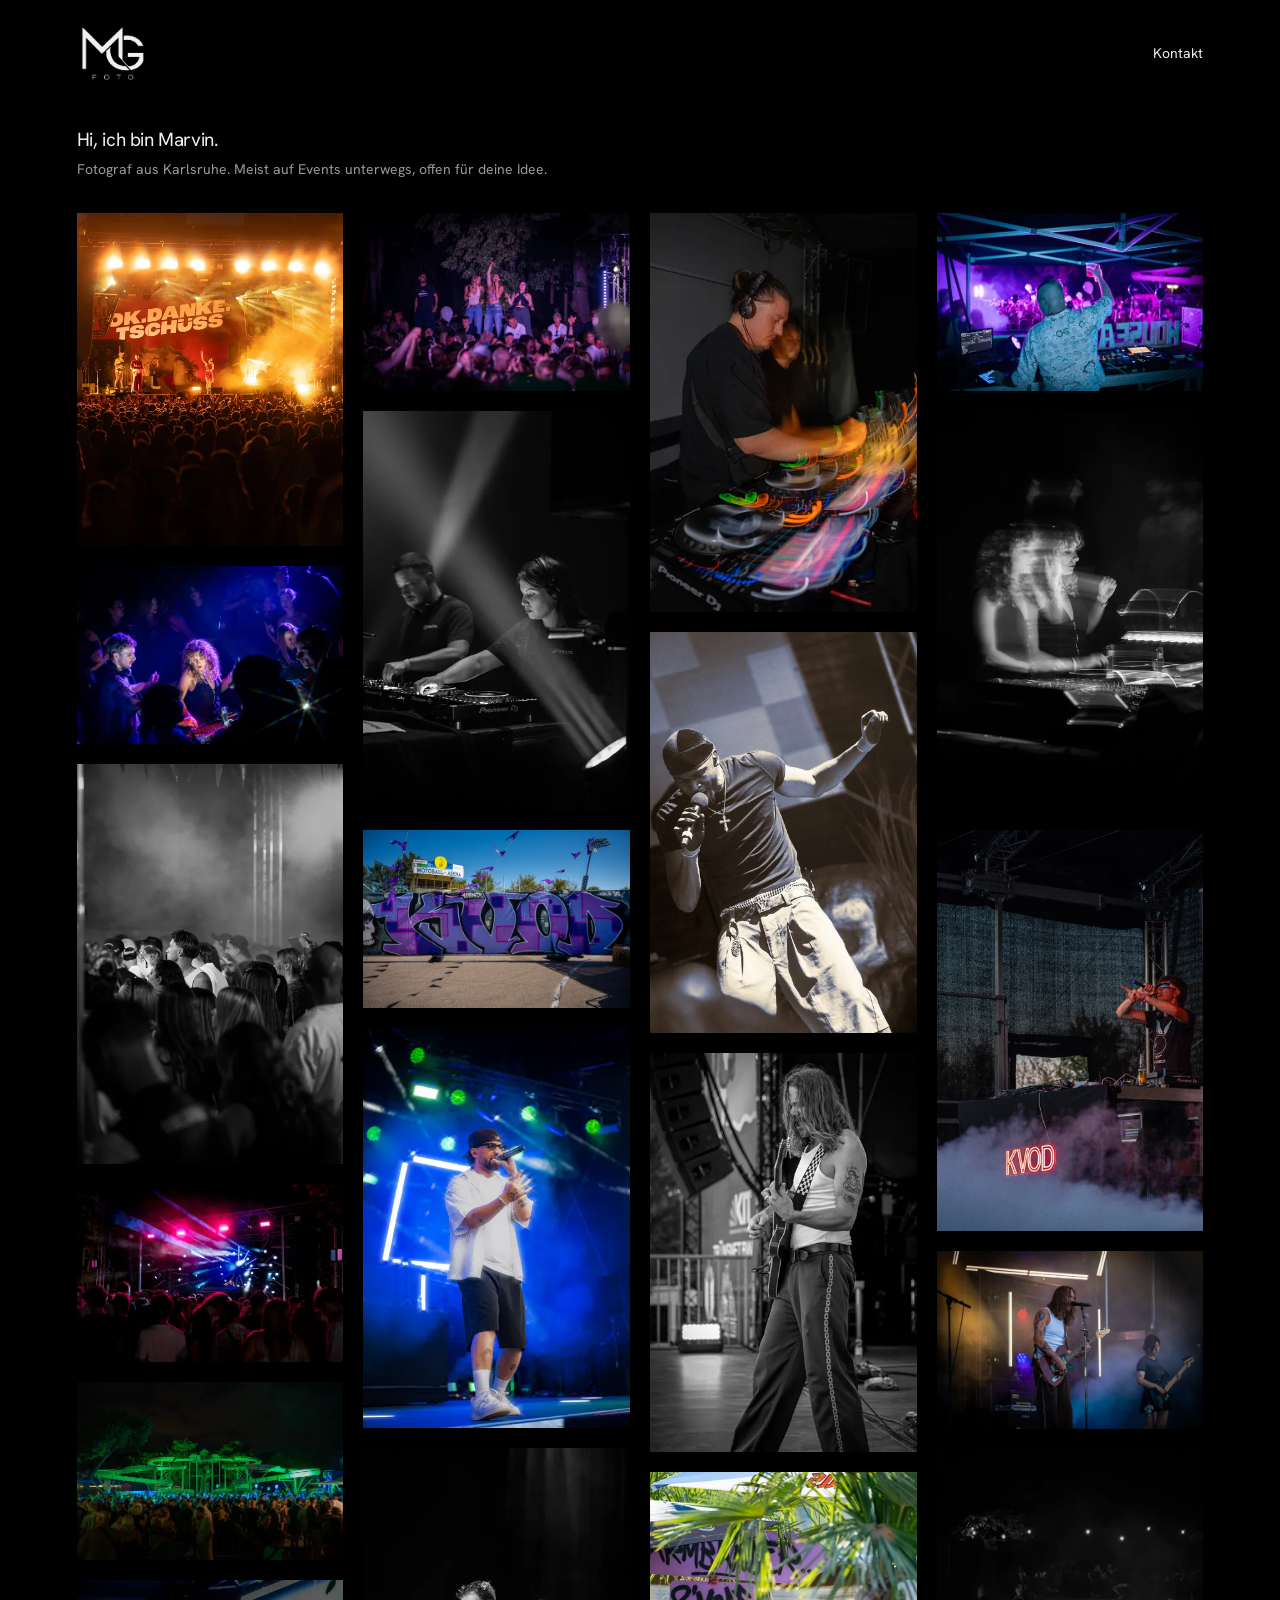
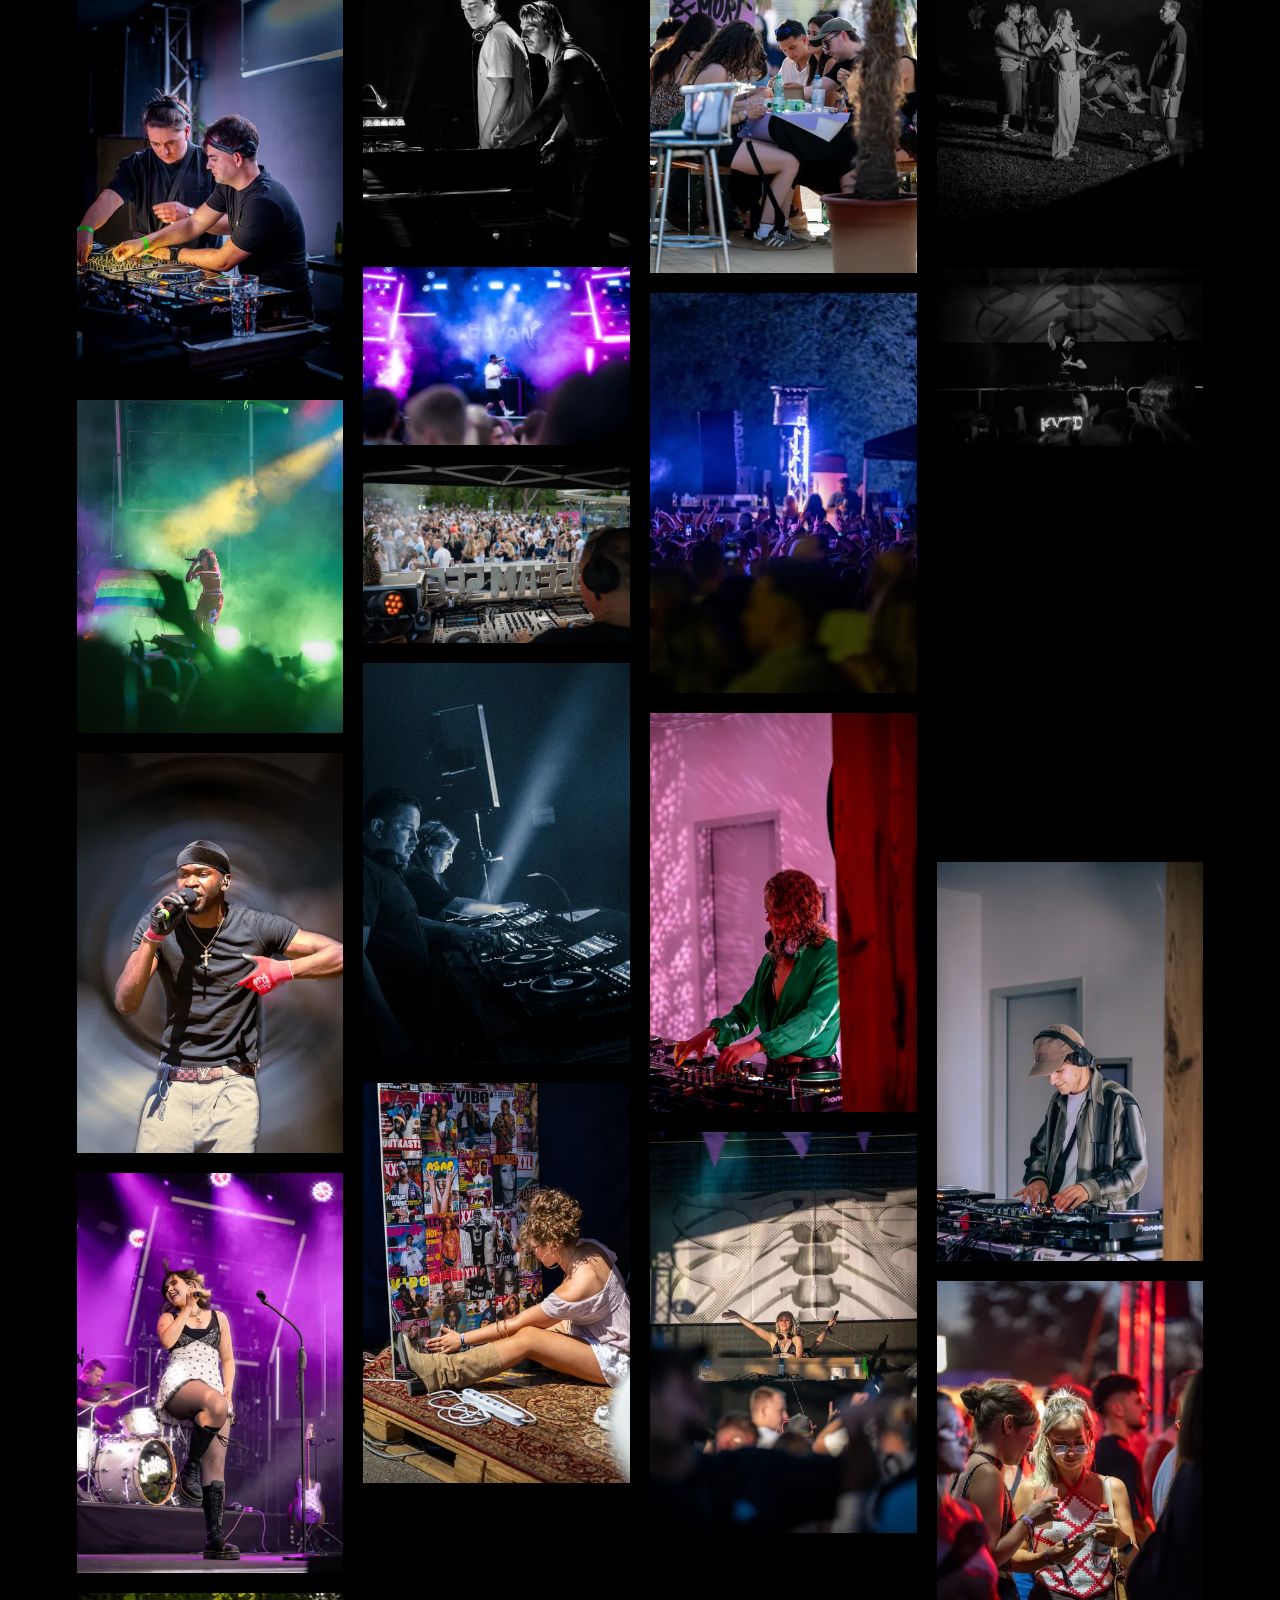
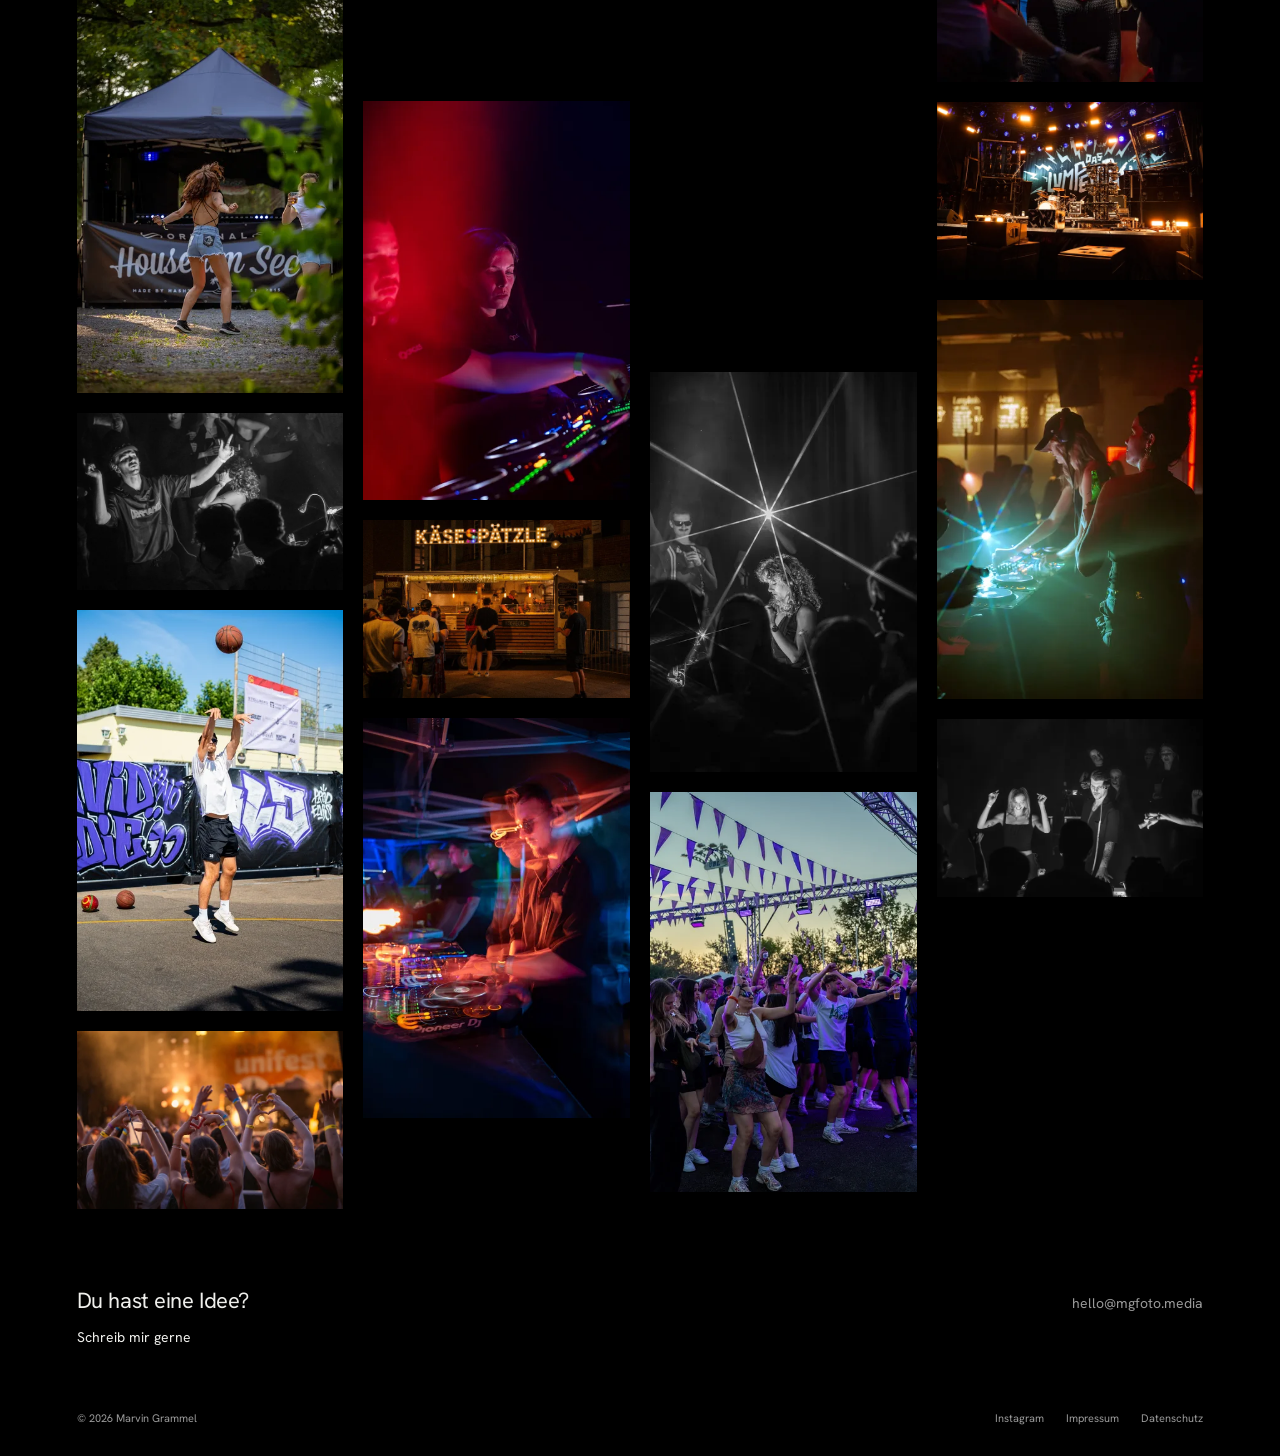
==== commit 7dd0af87: "Refresh portfolio with two stronger concert photographs" ====
--- a/index.html
+++ b/index.html
@@ -49,11 +49,13 @@
 
 
       <div class="photo-wall" id="photoGrid"><!-- photos:start -->
+        <a class="photo" href="assets/photos/portfolio/DSC_2217.jpg.large.webp" aria-label="Bild vergrößern: Band ok.danke.tschuess und dichtes Publikum vor einer Bühne im goldenen Licht"><img src="assets/photos/portfolio/DSC_2217.jpg.large.webp" alt="Band ok.danke.tschuess und dichtes Publikum vor einer Bühne im goldenen Licht" width="1638" height="2048" srcset="assets/photos/portfolio/DSC_2217.jpg.small.webp 512w, assets/photos/portfolio/DSC_2217.jpg.large.webp 1280w" sizes="(max-width: 600px) 90vw, (max-width: 1000px) 44vw, 22vw" loading="eager" decoding="async"></a>
         <a class="photo" href="assets/photos/dj-conference-2026/dj-conference-22.jpg.large.webp" aria-label="Bild vergrößern: DJ und Publikum dicht beieinander im violetten Licht"><img src="assets/photos/dj-conference-2026/dj-conference-22.jpg.large.webp" alt="DJ und Publikum dicht beieinander im violetten Licht" width="2048" height="1365" srcset="assets/photos/dj-conference-2026/dj-conference-22.jpg.small.webp 640w, assets/photos/dj-conference-2026/dj-conference-22.jpg.large.webp 1600w" sizes="(max-width: 600px) 90vw, (max-width: 1000px) 44vw, 22vw" loading="eager" decoding="async"></a>
         <a class="photo" href="assets/photos/kvod-3/DSC_7288.jpeg.large.webp" aria-label="Bild vergrößern: Crowd im Bühnennebel bei Komm Vorbei Or Die 3"><img src="assets/photos/kvod-3/DSC_7288.jpeg.large.webp" alt="Crowd im Bühnennebel bei Komm Vorbei Or Die 3" width="853" height="1280" srcset="assets/photos/kvod-3/DSC_7288.jpeg.small.webp 427w, assets/photos/kvod-3/DSC_7288.jpeg.large.webp 853w" sizes="(max-width: 600px) 90vw, (max-width: 1000px) 44vw, 22vw" loading="eager" decoding="async"></a>
         <a class="photo" href="assets/photos/unifest-2026/09.jpg.large.webp" aria-label="Bild vergrößern: Crowd vor der rot und blau beleuchteten Bühne beim KIT Unifest"><img src="assets/photos/unifest-2026/09.jpg.large.webp" alt="Crowd vor der rot und blau beleuchteten Bühne beim KIT Unifest" width="2048" height="1365" srcset="assets/photos/unifest-2026/09.jpg.small.webp 640w, assets/photos/unifest-2026/09.jpg.large.webp 1600w" sizes="(max-width: 600px) 90vw, (max-width: 1000px) 44vw, 22vw" loading="eager" decoding="async"></a>
-        <a class="photo" href="assets/photos/house-am-see-2026/DSC_5639.jpg.large.webp" aria-label="Bild vergrößern: Crowd vor der grün beleuchteten Open-Air-Bühne bei House Am See"><img src="assets/photos/house-am-see-2026/DSC_5639.jpg.large.webp" alt="Crowd vor der grün beleuchteten Open-Air-Bühne bei House Am See" width="6007" height="4005" srcset="assets/photos/house-am-see-2026/DSC_5639.jpg.small.webp 640w, assets/photos/house-am-see-2026/DSC_5639.jpg.large.webp 1600w" sizes="(max-width: 600px) 90vw, (max-width: 1000px) 44vw, 22vw" loading="eager" decoding="async"></a>
+        <a class="photo" href="assets/photos/house-am-see-2026/DSC_5639.jpg.large.webp" aria-label="Bild vergrößern: Crowd vor der grün beleuchteten Open-Air-Bühne bei House Am See"><img src="assets/photos/house-am-see-2026/DSC_5639.jpg.large.webp" alt="Crowd vor der grün beleuchteten Open-Air-Bühne bei House Am See" width="6007" height="4005" srcset="assets/photos/house-am-see-2026/DSC_5639.jpg.small.webp 640w, assets/photos/house-am-see-2026/DSC_5639.jpg.large.webp 1600w" sizes="(max-width: 600px) 90vw, (max-width: 1000px) 44vw, 22vw" loading="lazy" decoding="async"></a>
         <a class="photo" href="assets/photos/dj-conference-2026/dj-conference-13.jpg.large.webp" aria-label="Bild vergrößern: Zwei DJs am Mischpult im farbigen Licht"><img src="assets/photos/dj-conference-2026/dj-conference-13.jpg.large.webp" alt="Zwei DJs am Mischpult im farbigen Licht" width="1365" height="2048" srcset="assets/photos/dj-conference-2026/dj-conference-13.jpg.small.webp 427w, assets/photos/dj-conference-2026/dj-conference-13.jpg.large.webp 1066w" sizes="(max-width: 600px) 90vw, (max-width: 1000px) 44vw, 22vw" loading="lazy" decoding="async"></a>
+        <a class="photo" href="assets/photos/portfolio/DSC_2374.jpg.large.webp" aria-label="Bild vergrößern: Auftritt mit Mikrofon im grünen Bühnennebel unter einem diagonalen gelben Lichtstrahl"><img src="assets/photos/portfolio/DSC_2374.jpg.large.webp" alt="Auftritt mit Mikrofon im grünen Bühnennebel unter einem diagonalen gelben Lichtstrahl" width="1638" height="2047" srcset="assets/photos/portfolio/DSC_2374.jpg.small.webp 512w, assets/photos/portfolio/DSC_2374.jpg.large.webp 1280w" sizes="(max-width: 600px) 90vw, (max-width: 1000px) 44vw, 22vw" loading="lazy" decoding="async"></a>
         <a class="photo" href="assets/photos/kvod-3/DSC_6110-Edit.jpeg.large.webp" aria-label="Bild vergrößern: Sänger mit Mikrofon im Bühnenlicht bei Komm Vorbei Or Die 3"><img src="assets/photos/kvod-3/DSC_6110-Edit.jpeg.large.webp" alt="Sänger mit Mikrofon im Bühnenlicht bei Komm Vorbei Or Die 3" width="853" height="1280" srcset="assets/photos/kvod-3/DSC_6110-Edit.jpeg.small.webp 427w, assets/photos/kvod-3/DSC_6110-Edit.jpeg.large.webp 853w" sizes="(max-width: 600px) 90vw, (max-width: 1000px) 44vw, 22vw" loading="lazy" decoding="async"></a>
         <a class="photo" href="assets/photos/unifest-2026/DSC_1495-Edit-Edit.jpg.large.webp" aria-label="Bild vergrößern: Sängerin am Mikrofon im violetten Licht beim KIT Unifest"><img src="assets/photos/unifest-2026/DSC_1495-Edit-Edit.jpg.large.webp" alt="Sängerin am Mikrofon im violetten Licht beim KIT Unifest" width="1365" height="2048" srcset="assets/photos/unifest-2026/DSC_1495-Edit-Edit.jpg.small.webp 427w, assets/photos/unifest-2026/DSC_1495-Edit-Edit.jpg.large.webp 1066w" sizes="(max-width: 600px) 90vw, (max-width: 1000px) 44vw, 22vw" loading="lazy" decoding="async"></a>
         <a class="photo" href="assets/photos/house-am-see-2026/DSC_4363.jpg.large.webp" aria-label="Bild vergrößern: DJ unter einem Sonnenschirm vor dem Publikum bei House Am See"><img src="assets/photos/house-am-see-2026/DSC_4363.jpg.large.webp" alt="DJ unter einem Sonnenschirm vor dem Publikum bei House Am See" width="4032" height="6048" srcset="assets/photos/house-am-see-2026/DSC_4363.jpg.small.webp 427w, assets/photos/house-am-see-2026/DSC_4363.jpg.large.webp 1067w" sizes="(max-width: 600px) 90vw, (max-width: 1000px) 44vw, 22vw" loading="lazy" decoding="async"></a>
@@ -69,7 +71,6 @@
         <a class="photo" href="assets/photos/house-am-see-2026/DSC_4607.jpg.large.webp" aria-label="Bild vergrößern: Blick über das Mischpult auf die Crowd bei House Am See"><img src="assets/photos/house-am-see-2026/DSC_4607.jpg.large.webp" alt="Blick über das Mischpult auf die Crowd bei House Am See" width="5882" height="3921" srcset="assets/photos/house-am-see-2026/DSC_4607.jpg.small.webp 640w, assets/photos/house-am-see-2026/DSC_4607.jpg.large.webp 1600w" sizes="(max-width: 600px) 90vw, (max-width: 1000px) 44vw, 22vw" loading="lazy" decoding="async"></a>
         <a class="photo" href="assets/photos/dj-conference-2026/dj-conference-10.jpg.large.webp" aria-label="Bild vergrößern: DJ am Mischpult im blauen Bühnenlicht"><img src="assets/photos/dj-conference-2026/dj-conference-10.jpg.large.webp" alt="DJ am Mischpult im blauen Bühnenlicht" width="1365" height="2048" srcset="assets/photos/dj-conference-2026/dj-conference-10.jpg.small.webp 427w, assets/photos/dj-conference-2026/dj-conference-10.jpg.large.webp 1066w" sizes="(max-width: 600px) 90vw, (max-width: 1000px) 44vw, 22vw" loading="lazy" decoding="async"></a>
         <a class="photo" href="assets/photos/kvod-3/DSC_5840.jpeg.large.webp" aria-label="Bild vergrößern: Person vor einer beklebten Wand bei Komm Vorbei Or Die 3"><img src="assets/photos/kvod-3/DSC_5840.jpeg.large.webp" alt="Person vor einer beklebten Wand bei Komm Vorbei Or Die 3" width="853" height="1280" srcset="assets/photos/kvod-3/DSC_5840.jpeg.small.webp 427w, assets/photos/kvod-3/DSC_5840.jpeg.large.webp 853w" sizes="(max-width: 600px) 90vw, (max-width: 1000px) 44vw, 22vw" loading="lazy" decoding="async"></a>
-        <a class="photo" href="assets/photos/unifest-2026/05.jpg.large.webp" aria-label="Bild vergrößern: Band ok.danke.tschuess auf der Unifest-Bühne, Schwarz-Weiß"><img src="assets/photos/unifest-2026/05.jpg.large.webp" alt="Band ok.danke.tschuess auf der Unifest-Bühne, Schwarz-Weiß" width="2048" height="1365" srcset="assets/photos/unifest-2026/05.jpg.small.webp 640w, assets/photos/unifest-2026/05.jpg.large.webp 1600w" sizes="(max-width: 600px) 90vw, (max-width: 1000px) 44vw, 22vw" loading="lazy" decoding="async"></a>
         <a class="photo" href="assets/photos/house-am-see-2026/DSC_4667.jpg.large.webp" aria-label="Bild vergrößern: Publikum vor der House-Am-See-Bühne am Tag"><img src="assets/photos/house-am-see-2026/DSC_4667.jpg.large.webp" alt="Publikum vor der House-Am-See-Bühne am Tag" width="6048" height="4032" srcset="assets/photos/house-am-see-2026/DSC_4667.jpg.small.webp 640w, assets/photos/house-am-see-2026/DSC_4667.jpg.large.webp 1600w" sizes="(max-width: 600px) 90vw, (max-width: 1000px) 44vw, 22vw" loading="lazy" decoding="async"></a>
         <a class="photo" href="assets/photos/dj-conference-2026/dj-conference-11.jpg.large.webp" aria-label="Bild vergrößern: DJ im roten und violetten Licht"><img src="assets/photos/dj-conference-2026/dj-conference-11.jpg.large.webp" alt="DJ im roten und violetten Licht" width="1365" height="2048" srcset="assets/photos/dj-conference-2026/dj-conference-11.jpg.small.webp 427w, assets/photos/dj-conference-2026/dj-conference-11.jpg.large.webp 1066w" sizes="(max-width: 600px) 90vw, (max-width: 1000px) 44vw, 22vw" loading="lazy" decoding="async"></a>
         <a class="photo" href="assets/photos/unifest-2026/06.jpg.large.webp" aria-label="Bild vergrößern: Besucher am beleuchteten Essensstand beim KIT Unifest"><img src="assets/photos/unifest-2026/06.jpg.large.webp" alt="Besucher am beleuchteten Essensstand beim KIT Unifest" width="2048" height="1365" srcset="assets/photos/unifest-2026/06.jpg.small.webp 640w, assets/photos/unifest-2026/06.jpg.large.webp 1600w" sizes="(max-width: 600px) 90vw, (max-width: 1000px) 44vw, 22vw" loading="lazy" decoding="async"></a>
@@ -77,7 +78,6 @@
         <a class="photo" href="assets/photos/dj-conference-2026/dj-conference-12.jpg.large.webp" aria-label="Bild vergrößern: DJ am Mischpult mit orangefarbenen Lichtspuren"><img src="assets/photos/dj-conference-2026/dj-conference-12.jpg.large.webp" alt="DJ am Mischpult mit orangefarbenen Lichtspuren" width="1365" height="2048" srcset="assets/photos/dj-conference-2026/dj-conference-12.jpg.small.webp 427w, assets/photos/dj-conference-2026/dj-conference-12.jpg.large.webp 1066w" sizes="(max-width: 600px) 90vw, (max-width: 1000px) 44vw, 22vw" loading="lazy" decoding="async"></a>
         <a class="photo" href="assets/photos/kvod-3/DSC_6152_2.jpeg.large.webp" aria-label="Bild vergrößern: Sänger beugt sich mit Mikrofon zum Publikum, Schwarz-Weiß"><img src="assets/photos/kvod-3/DSC_6152_2.jpeg.large.webp" alt="Sänger beugt sich mit Mikrofon zum Publikum, Schwarz-Weiß" width="853" height="1280" srcset="assets/photos/kvod-3/DSC_6152_2.jpeg.small.webp 427w, assets/photos/kvod-3/DSC_6152_2.jpeg.large.webp 853w" sizes="(max-width: 600px) 90vw, (max-width: 1000px) 44vw, 22vw" loading="lazy" decoding="async"></a>
         <a class="photo" href="assets/photos/unifest-2026/07.jpg.large.webp" aria-label="Bild vergrößern: Gitarrist auf der Bühne beim KIT Unifest, Schwarz-Weiß"><img src="assets/photos/unifest-2026/07.jpg.large.webp" alt="Gitarrist auf der Bühne beim KIT Unifest, Schwarz-Weiß" width="1365" height="2048" srcset="assets/photos/unifest-2026/07.jpg.small.webp 427w, assets/photos/unifest-2026/07.jpg.large.webp 1066w" sizes="(max-width: 600px) 90vw, (max-width: 1000px) 44vw, 22vw" loading="lazy" decoding="async"></a>
-        <a class="photo" href="assets/photos/house-am-see-2026/DSC_5192.jpg.large.webp" aria-label="Bild vergrößern: Violett beleuchteter Baum neben der Bühne bei House Am See"><img src="assets/photos/house-am-see-2026/DSC_5192.jpg.large.webp" alt="Violett beleuchteter Baum neben der Bühne bei House Am See" width="6042" height="4028" srcset="assets/photos/house-am-see-2026/DSC_5192.jpg.small.webp 640w, assets/photos/house-am-see-2026/DSC_5192.jpg.large.webp 1600w" sizes="(max-width: 600px) 90vw, (max-width: 1000px) 44vw, 22vw" loading="lazy" decoding="async"></a>
         <a class="photo" href="assets/photos/kvod-3/DSC_6341.jpeg.large.webp" aria-label="Bild vergrößern: Besucher stöbern in Schallplatten bei Komm Vorbei Or Die 3"><img src="assets/photos/kvod-3/DSC_6341.jpeg.large.webp" alt="Besucher stöbern in Schallplatten bei Komm Vorbei Or Die 3" width="853" height="1280" srcset="assets/photos/kvod-3/DSC_6341.jpeg.small.webp 427w, assets/photos/kvod-3/DSC_6341.jpeg.large.webp 853w" sizes="(max-width: 600px) 90vw, (max-width: 1000px) 44vw, 22vw" loading="lazy" decoding="async"></a>
         <a class="photo" href="assets/photos/house-am-see-2026/DSC_5272.jpg.large.webp" aria-label="Bild vergrößern: Crowd vor der blau beleuchteten Bühne bei House Am See"><img src="assets/photos/house-am-see-2026/DSC_5272.jpg.large.webp" alt="Crowd vor der blau beleuchteten Bühne bei House Am See" width="4032" height="6048" srcset="assets/photos/house-am-see-2026/DSC_5272.jpg.small.webp 427w, assets/photos/house-am-see-2026/DSC_5272.jpg.large.webp 1067w" sizes="(max-width: 600px) 90vw, (max-width: 1000px) 44vw, 22vw" loading="lazy" decoding="async"></a>
         <a class="photo" href="assets/photos/dj-conference-2026/dj-conference-16.jpg.large.webp" aria-label="Bild vergrößern: Person mit lockigen Haaren im rosa und grünen Licht"><img src="assets/photos/dj-conference-2026/dj-conference-16.jpg.large.webp" alt="Person mit lockigen Haaren im rosa und grünen Licht" width="1365" height="2048" srcset="assets/photos/dj-conference-2026/dj-conference-16.jpg.small.webp 427w, assets/photos/dj-conference-2026/dj-conference-16.jpg.large.webp 1066w" sizes="(max-width: 600px) 90vw, (max-width: 1000px) 44vw, 22vw" loading="lazy" decoding="async"></a>
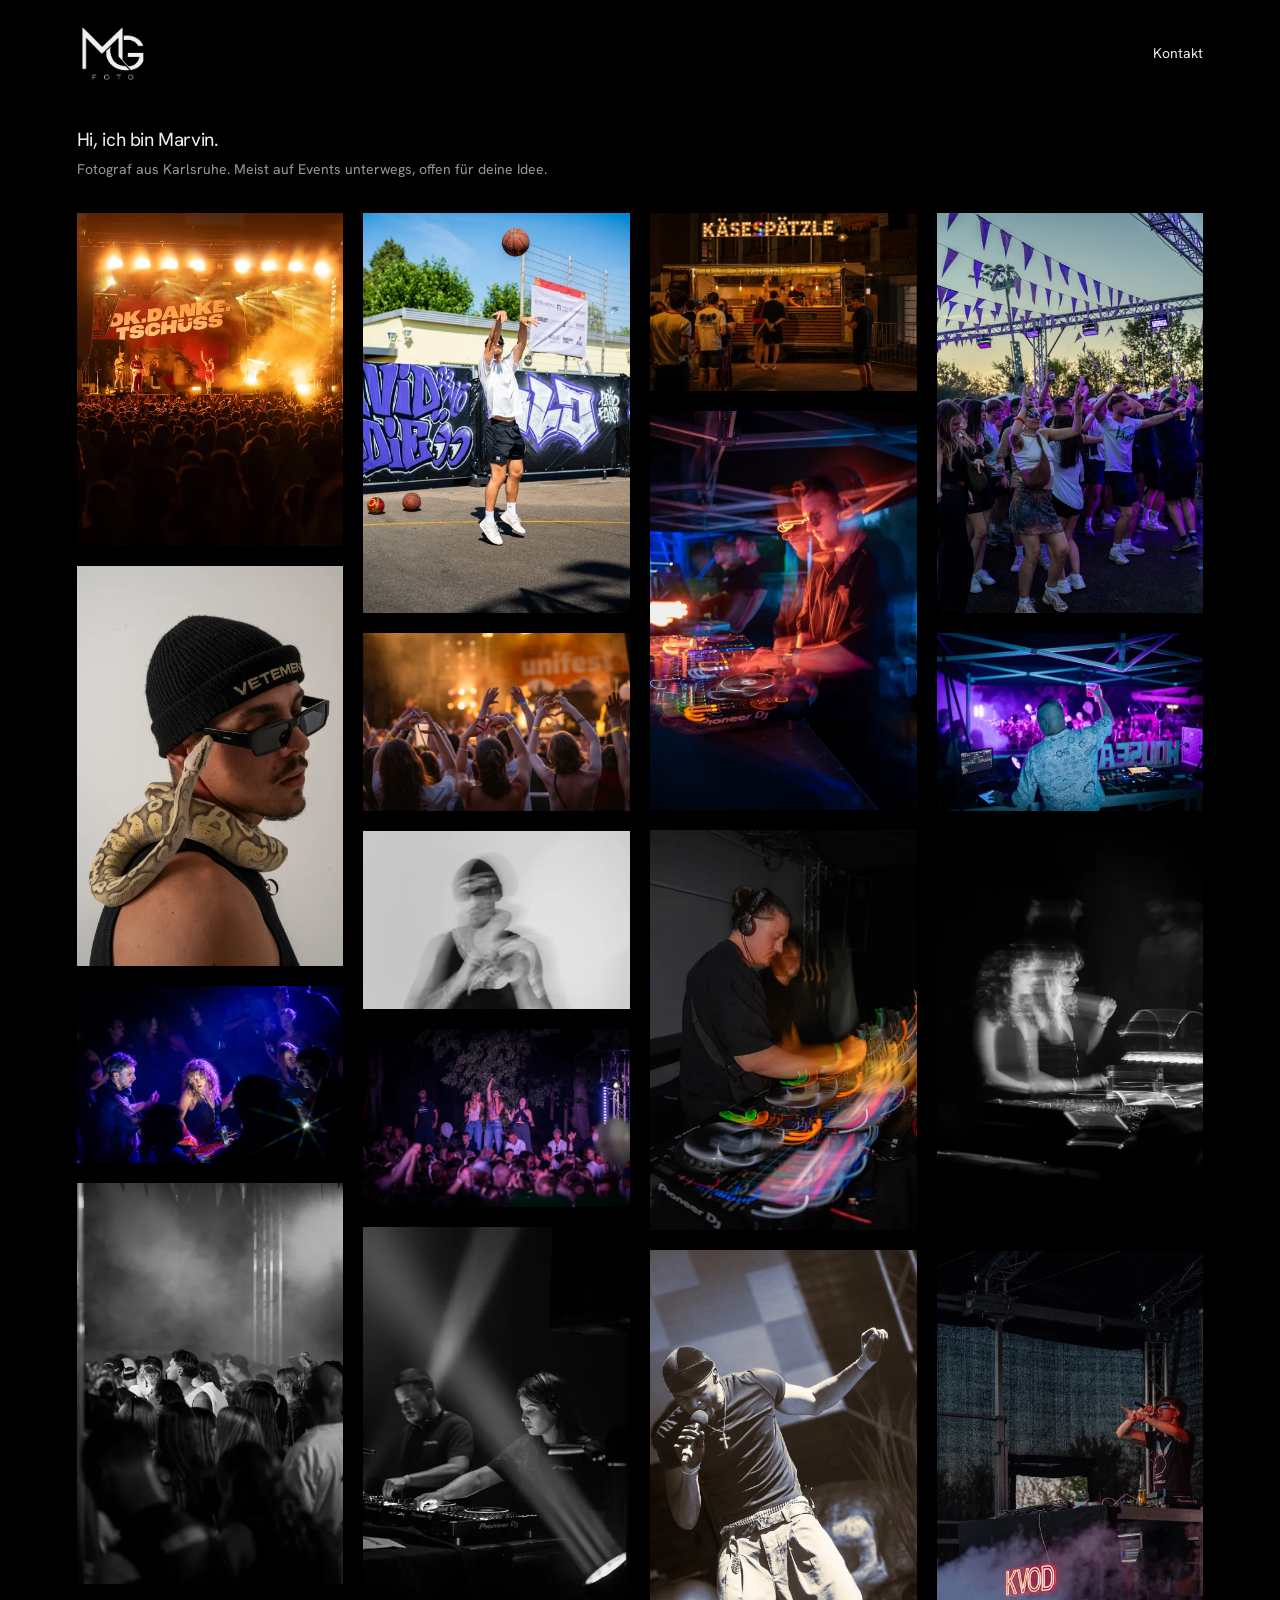
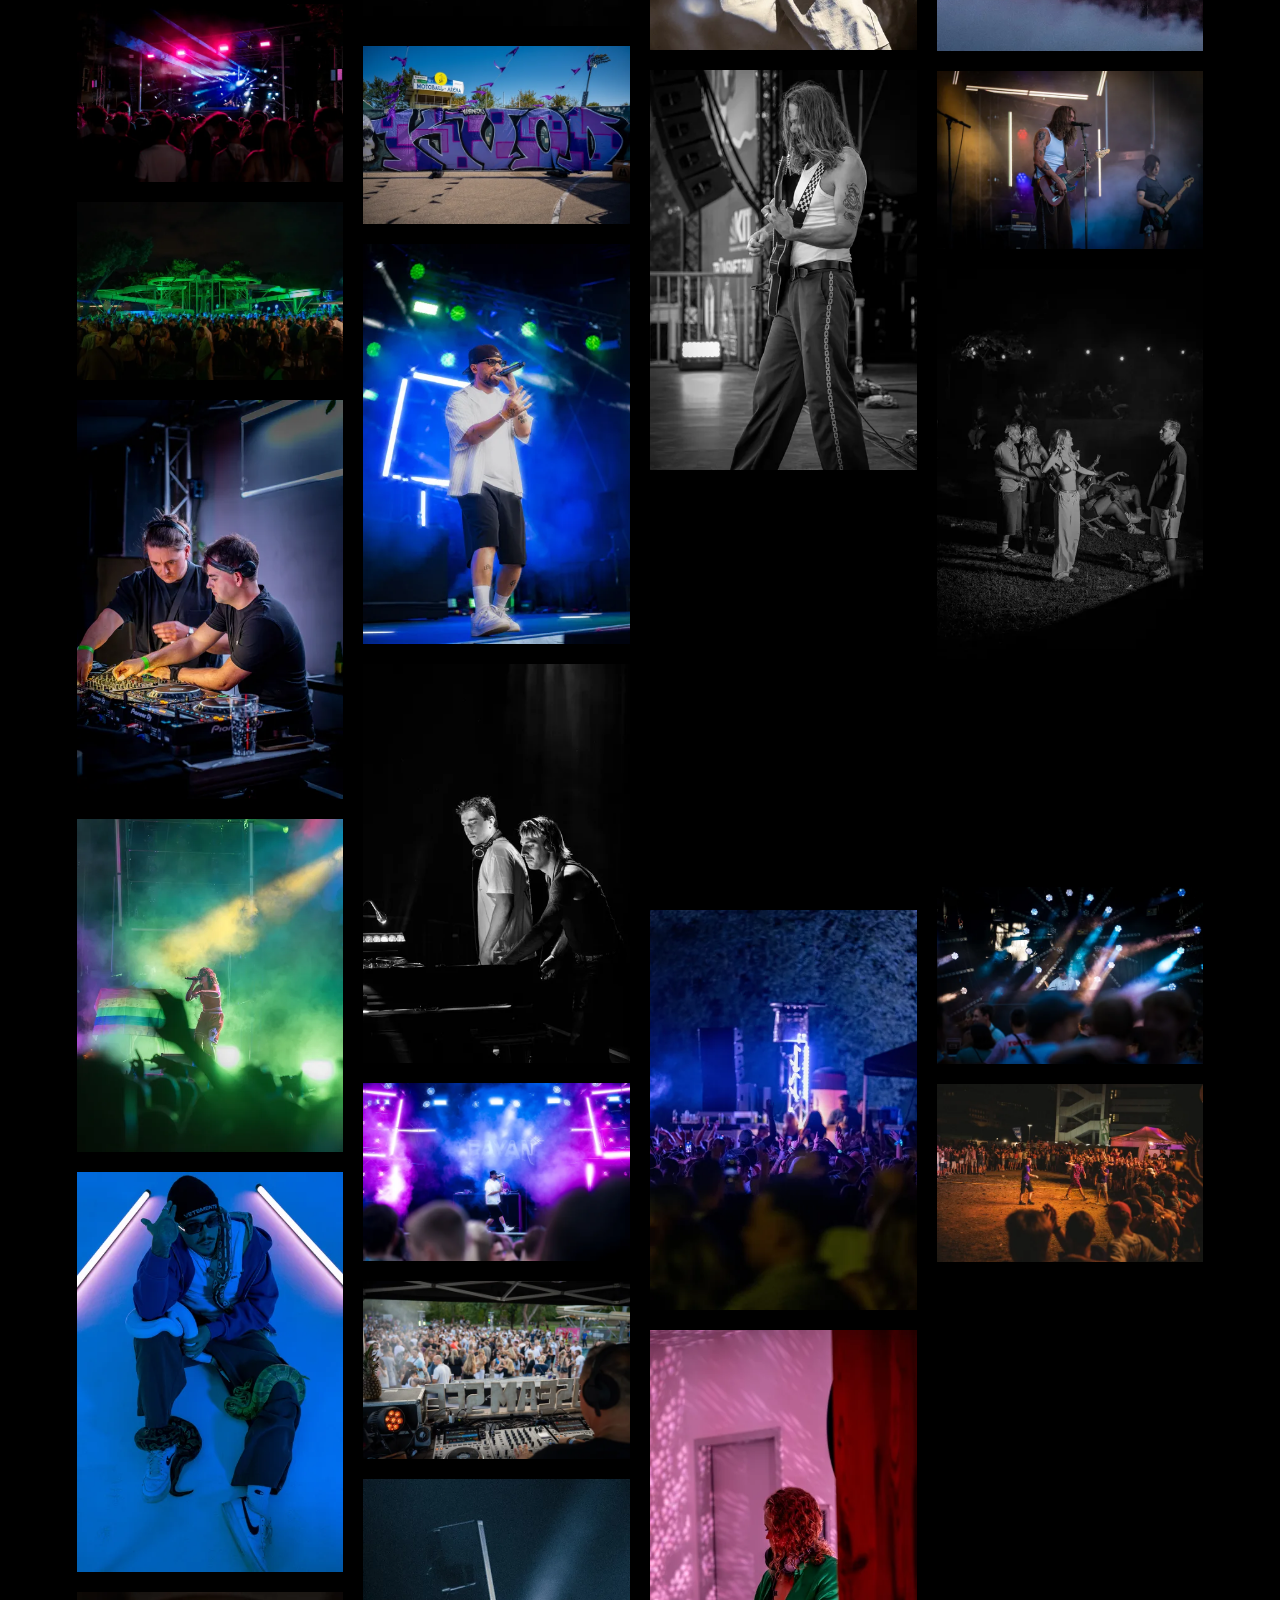
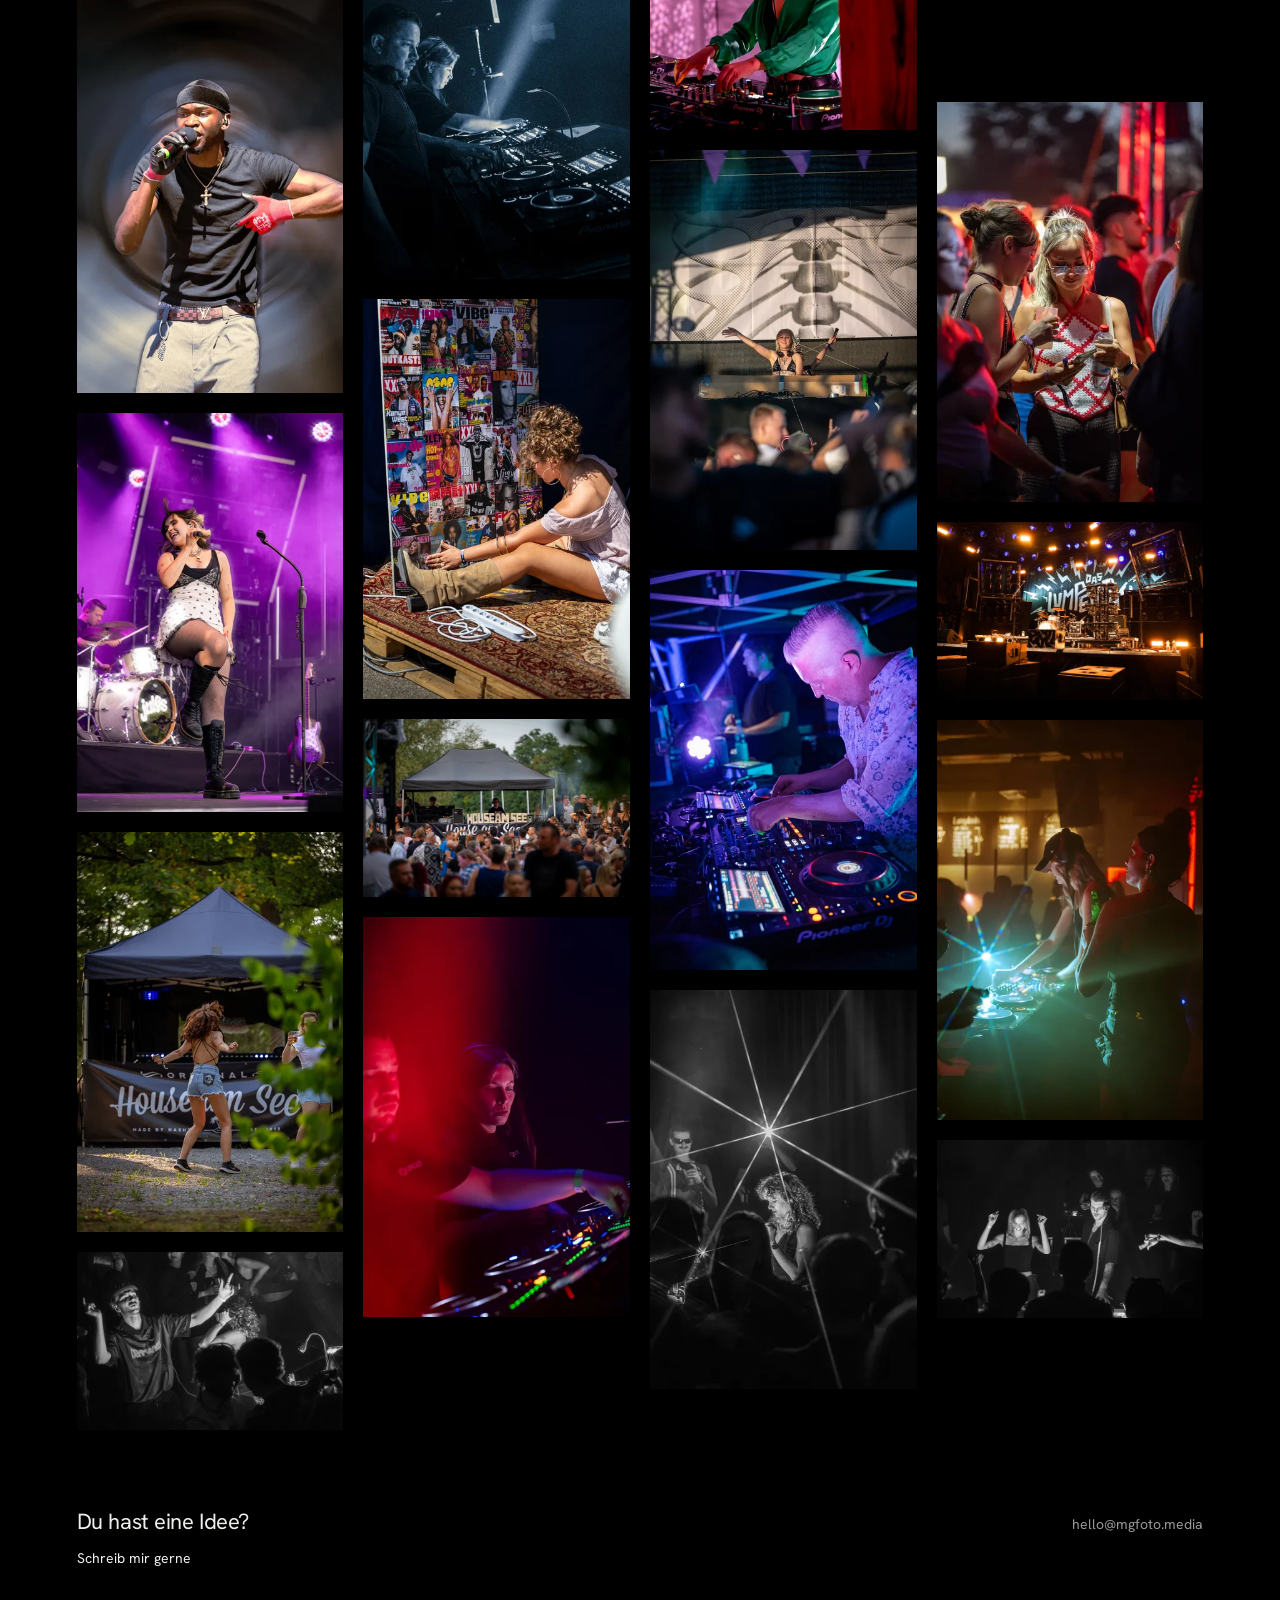
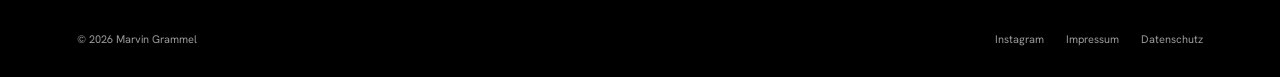
==== commit b80cb248: "Add three curated WAX artist portraits to the portfolio" ====
--- a/index.html
+++ b/index.html
@@ -50,18 +50,21 @@
 
       <div class="photo-wall" id="photoGrid"><!-- photos:start -->
         <a class="photo" href="assets/photos/portfolio/DSC_2217.jpg.large.webp" aria-label="Bild vergrößern: Band ok.danke.tschuess und dichtes Publikum vor einer Bühne im goldenen Licht"><img src="assets/photos/portfolio/DSC_2217.jpg.large.webp" alt="Band ok.danke.tschuess und dichtes Publikum vor einer Bühne im goldenen Licht" width="1638" height="2048" srcset="assets/photos/portfolio/DSC_2217.jpg.small.webp 512w, assets/photos/portfolio/DSC_2217.jpg.large.webp 1280w" sizes="(max-width: 600px) 90vw, (max-width: 1000px) 44vw, 22vw" loading="eager" decoding="async"></a>
+        <a class="photo" href="assets/photos/wax-born-4-this/DSC_8866.jpg.large.webp" aria-label="Bild vergrößern: WAX im Profil mit Sonnenbrille und einer Schlange auf der Schulter"><img src="assets/photos/wax-born-4-this/DSC_8866.jpg.large.webp" alt="WAX im Profil mit Sonnenbrille und einer Schlange auf der Schulter" width="1600" height="2400" srcset="assets/photos/wax-born-4-this/DSC_8866.jpg.small.webp 427w, assets/photos/wax-born-4-this/DSC_8866.jpg.large.webp 1067w" sizes="(max-width: 600px) 90vw, (max-width: 1000px) 44vw, 22vw" loading="eager" decoding="async"></a>
         <a class="photo" href="assets/photos/dj-conference-2026/dj-conference-22.jpg.large.webp" aria-label="Bild vergrößern: DJ und Publikum dicht beieinander im violetten Licht"><img src="assets/photos/dj-conference-2026/dj-conference-22.jpg.large.webp" alt="DJ und Publikum dicht beieinander im violetten Licht" width="2048" height="1365" srcset="assets/photos/dj-conference-2026/dj-conference-22.jpg.small.webp 640w, assets/photos/dj-conference-2026/dj-conference-22.jpg.large.webp 1600w" sizes="(max-width: 600px) 90vw, (max-width: 1000px) 44vw, 22vw" loading="eager" decoding="async"></a>
         <a class="photo" href="assets/photos/kvod-3/DSC_7288.jpeg.large.webp" aria-label="Bild vergrößern: Crowd im Bühnennebel bei Komm Vorbei Or Die 3"><img src="assets/photos/kvod-3/DSC_7288.jpeg.large.webp" alt="Crowd im Bühnennebel bei Komm Vorbei Or Die 3" width="853" height="1280" srcset="assets/photos/kvod-3/DSC_7288.jpeg.small.webp 427w, assets/photos/kvod-3/DSC_7288.jpeg.large.webp 853w" sizes="(max-width: 600px) 90vw, (max-width: 1000px) 44vw, 22vw" loading="eager" decoding="async"></a>
-        <a class="photo" href="assets/photos/unifest-2026/09.jpg.large.webp" aria-label="Bild vergrößern: Crowd vor der rot und blau beleuchteten Bühne beim KIT Unifest"><img src="assets/photos/unifest-2026/09.jpg.large.webp" alt="Crowd vor der rot und blau beleuchteten Bühne beim KIT Unifest" width="2048" height="1365" srcset="assets/photos/unifest-2026/09.jpg.small.webp 640w, assets/photos/unifest-2026/09.jpg.large.webp 1600w" sizes="(max-width: 600px) 90vw, (max-width: 1000px) 44vw, 22vw" loading="eager" decoding="async"></a>
+        <a class="photo" href="assets/photos/unifest-2026/09.jpg.large.webp" aria-label="Bild vergrößern: Crowd vor der rot und blau beleuchteten Bühne beim KIT Unifest"><img src="assets/photos/unifest-2026/09.jpg.large.webp" alt="Crowd vor der rot und blau beleuchteten Bühne beim KIT Unifest" width="2048" height="1365" srcset="assets/photos/unifest-2026/09.jpg.small.webp 640w, assets/photos/unifest-2026/09.jpg.large.webp 1600w" sizes="(max-width: 600px) 90vw, (max-width: 1000px) 44vw, 22vw" loading="lazy" decoding="async"></a>
         <a class="photo" href="assets/photos/house-am-see-2026/DSC_5639.jpg.large.webp" aria-label="Bild vergrößern: Crowd vor der grün beleuchteten Open-Air-Bühne bei House Am See"><img src="assets/photos/house-am-see-2026/DSC_5639.jpg.large.webp" alt="Crowd vor der grün beleuchteten Open-Air-Bühne bei House Am See" width="6007" height="4005" srcset="assets/photos/house-am-see-2026/DSC_5639.jpg.small.webp 640w, assets/photos/house-am-see-2026/DSC_5639.jpg.large.webp 1600w" sizes="(max-width: 600px) 90vw, (max-width: 1000px) 44vw, 22vw" loading="lazy" decoding="async"></a>
         <a class="photo" href="assets/photos/dj-conference-2026/dj-conference-13.jpg.large.webp" aria-label="Bild vergrößern: Zwei DJs am Mischpult im farbigen Licht"><img src="assets/photos/dj-conference-2026/dj-conference-13.jpg.large.webp" alt="Zwei DJs am Mischpult im farbigen Licht" width="1365" height="2048" srcset="assets/photos/dj-conference-2026/dj-conference-13.jpg.small.webp 427w, assets/photos/dj-conference-2026/dj-conference-13.jpg.large.webp 1066w" sizes="(max-width: 600px) 90vw, (max-width: 1000px) 44vw, 22vw" loading="lazy" decoding="async"></a>
         <a class="photo" href="assets/photos/portfolio/DSC_2374.jpg.large.webp" aria-label="Bild vergrößern: Auftritt mit Mikrofon im grünen Bühnennebel unter einem diagonalen gelben Lichtstrahl"><img src="assets/photos/portfolio/DSC_2374.jpg.large.webp" alt="Auftritt mit Mikrofon im grünen Bühnennebel unter einem diagonalen gelben Lichtstrahl" width="1638" height="2047" srcset="assets/photos/portfolio/DSC_2374.jpg.small.webp 512w, assets/photos/portfolio/DSC_2374.jpg.large.webp 1280w" sizes="(max-width: 600px) 90vw, (max-width: 1000px) 44vw, 22vw" loading="lazy" decoding="async"></a>
+        <a class="photo" href="assets/photos/wax-born-4-this/DSC_9234.jpg.large.webp" aria-label="Bild vergrößern: WAX mit Schlangen zwischen zwei Lichtstäben im blauen Studiolicht, von oben fotografiert"><img src="assets/photos/wax-born-4-this/DSC_9234.jpg.large.webp" alt="WAX mit Schlangen zwischen zwei Lichtstäben im blauen Studiolicht, von oben fotografiert" width="1600" height="2400" srcset="assets/photos/wax-born-4-this/DSC_9234.jpg.small.webp 427w, assets/photos/wax-born-4-this/DSC_9234.jpg.large.webp 1067w" sizes="(max-width: 600px) 90vw, (max-width: 1000px) 44vw, 22vw" loading="lazy" decoding="async"></a>
         <a class="photo" href="assets/photos/kvod-3/DSC_6110-Edit.jpeg.large.webp" aria-label="Bild vergrößern: Sänger mit Mikrofon im Bühnenlicht bei Komm Vorbei Or Die 3"><img src="assets/photos/kvod-3/DSC_6110-Edit.jpeg.large.webp" alt="Sänger mit Mikrofon im Bühnenlicht bei Komm Vorbei Or Die 3" width="853" height="1280" srcset="assets/photos/kvod-3/DSC_6110-Edit.jpeg.small.webp 427w, assets/photos/kvod-3/DSC_6110-Edit.jpeg.large.webp 853w" sizes="(max-width: 600px) 90vw, (max-width: 1000px) 44vw, 22vw" loading="lazy" decoding="async"></a>
         <a class="photo" href="assets/photos/unifest-2026/DSC_1495-Edit-Edit.jpg.large.webp" aria-label="Bild vergrößern: Sängerin am Mikrofon im violetten Licht beim KIT Unifest"><img src="assets/photos/unifest-2026/DSC_1495-Edit-Edit.jpg.large.webp" alt="Sängerin am Mikrofon im violetten Licht beim KIT Unifest" width="1365" height="2048" srcset="assets/photos/unifest-2026/DSC_1495-Edit-Edit.jpg.small.webp 427w, assets/photos/unifest-2026/DSC_1495-Edit-Edit.jpg.large.webp 1066w" sizes="(max-width: 600px) 90vw, (max-width: 1000px) 44vw, 22vw" loading="lazy" decoding="async"></a>
         <a class="photo" href="assets/photos/house-am-see-2026/DSC_4363.jpg.large.webp" aria-label="Bild vergrößern: DJ unter einem Sonnenschirm vor dem Publikum bei House Am See"><img src="assets/photos/house-am-see-2026/DSC_4363.jpg.large.webp" alt="DJ unter einem Sonnenschirm vor dem Publikum bei House Am See" width="4032" height="6048" srcset="assets/photos/house-am-see-2026/DSC_4363.jpg.small.webp 427w, assets/photos/house-am-see-2026/DSC_4363.jpg.large.webp 1067w" sizes="(max-width: 600px) 90vw, (max-width: 1000px) 44vw, 22vw" loading="lazy" decoding="async"></a>
         <a class="photo" href="assets/photos/dj-conference-2026/dj-conference-25.jpg.large.webp" aria-label="Bild vergrößern: Lachende Menschen mit erhobenen Armen am DJ-Pult"><img src="assets/photos/dj-conference-2026/dj-conference-25.jpg.large.webp" alt="Lachende Menschen mit erhobenen Armen am DJ-Pult" width="2048" height="1366" srcset="assets/photos/dj-conference-2026/dj-conference-25.jpg.small.webp 640w, assets/photos/dj-conference-2026/dj-conference-25.jpg.large.webp 1600w" sizes="(max-width: 600px) 90vw, (max-width: 1000px) 44vw, 22vw" loading="lazy" decoding="async"></a>
         <a class="photo" href="assets/photos/kvod-3/DSC_5801.jpeg.large.webp" aria-label="Bild vergrößern: Tanzende Person vor einer Graffiti-Wand bei Komm Vorbei Or Die 3"><img src="assets/photos/kvod-3/DSC_5801.jpeg.large.webp" alt="Tanzende Person vor einer Graffiti-Wand bei Komm Vorbei Or Die 3" width="853" height="1280" srcset="assets/photos/kvod-3/DSC_5801.jpeg.small.webp 427w, assets/photos/kvod-3/DSC_5801.jpeg.large.webp 853w" sizes="(max-width: 600px) 90vw, (max-width: 1000px) 44vw, 22vw" loading="lazy" decoding="async"></a>
         <a class="photo" href="assets/photos/unifest-2026/DSC_3220.jpg.large.webp" aria-label="Bild vergrößern: Hände in der Crowd vor der warm beleuchteten Unifest-Bühne"><img src="assets/photos/unifest-2026/DSC_3220.jpg.large.webp" alt="Hände in der Crowd vor der warm beleuchteten Unifest-Bühne" width="2048" height="1365" srcset="assets/photos/unifest-2026/DSC_3220.jpg.small.webp 640w, assets/photos/unifest-2026/DSC_3220.jpg.large.webp 1600w" sizes="(max-width: 600px) 90vw, (max-width: 1000px) 44vw, 22vw" loading="lazy" decoding="async"></a>
+        <a class="photo" href="assets/photos/wax-born-4-this/DSC_9673-black.jpg.large.webp" aria-label="Bild vergrößern: Schwarz-Weiß-Porträt von WAX mit Schlange und bewusster Bewegungsunschärfe"><img src="assets/photos/wax-born-4-this/DSC_9673-black.jpg.large.webp" alt="Schwarz-Weiß-Porträt von WAX mit Schlange und bewusster Bewegungsunschärfe" width="2400" height="1600" srcset="assets/photos/wax-born-4-this/DSC_9673-black.jpg.small.webp 640w, assets/photos/wax-born-4-this/DSC_9673-black.jpg.large.webp 1600w" sizes="(max-width: 600px) 90vw, (max-width: 1000px) 44vw, 22vw" loading="lazy" decoding="async"></a>
         <a class="photo" href="assets/photos/house-am-see-2026/DSC_5704.jpg.large.webp" aria-label="Bild vergrößern: Publikum mit erhobenen Armen im farbigen Licht bei House Am See"><img src="assets/photos/house-am-see-2026/DSC_5704.jpg.large.webp" alt="Publikum mit erhobenen Armen im farbigen Licht bei House Am See" width="6048" height="4032" srcset="assets/photos/house-am-see-2026/DSC_5704.jpg.small.webp 640w, assets/photos/house-am-see-2026/DSC_5704.jpg.large.webp 1600w" sizes="(max-width: 600px) 90vw, (max-width: 1000px) 44vw, 22vw" loading="lazy" decoding="async"></a>
         <a class="photo" href="assets/photos/dj-conference-2026/dj-conference-01.jpg.large.webp" aria-label="Bild vergrößern: Zwei DJs unter einem Lichtstrahl, Schwarz-Weiß"><img src="assets/photos/dj-conference-2026/dj-conference-01.jpg.large.webp" alt="Zwei DJs unter einem Lichtstrahl, Schwarz-Weiß" width="1365" height="2048" srcset="assets/photos/dj-conference-2026/dj-conference-01.jpg.small.webp 427w, assets/photos/dj-conference-2026/dj-conference-01.jpg.large.webp 1066w" sizes="(max-width: 600px) 90vw, (max-width: 1000px) 44vw, 22vw" loading="lazy" decoding="async"></a>
         <a class="photo" href="assets/photos/kvod-3/DSC_5790.jpeg.large.webp" aria-label="Bild vergrößern: Graffiti vor der Open-Air-Bühne bei Komm Vorbei Or Die 3"><img src="assets/photos/kvod-3/DSC_5790.jpeg.large.webp" alt="Graffiti vor der Open-Air-Bühne bei Komm Vorbei Or Die 3" width="1280" height="853" srcset="assets/photos/kvod-3/DSC_5790.jpeg.small.webp 640w, assets/photos/kvod-3/DSC_5790.jpeg.large.webp 1280w" sizes="(max-width: 600px) 90vw, (max-width: 1000px) 44vw, 22vw" loading="lazy" decoding="async"></a>
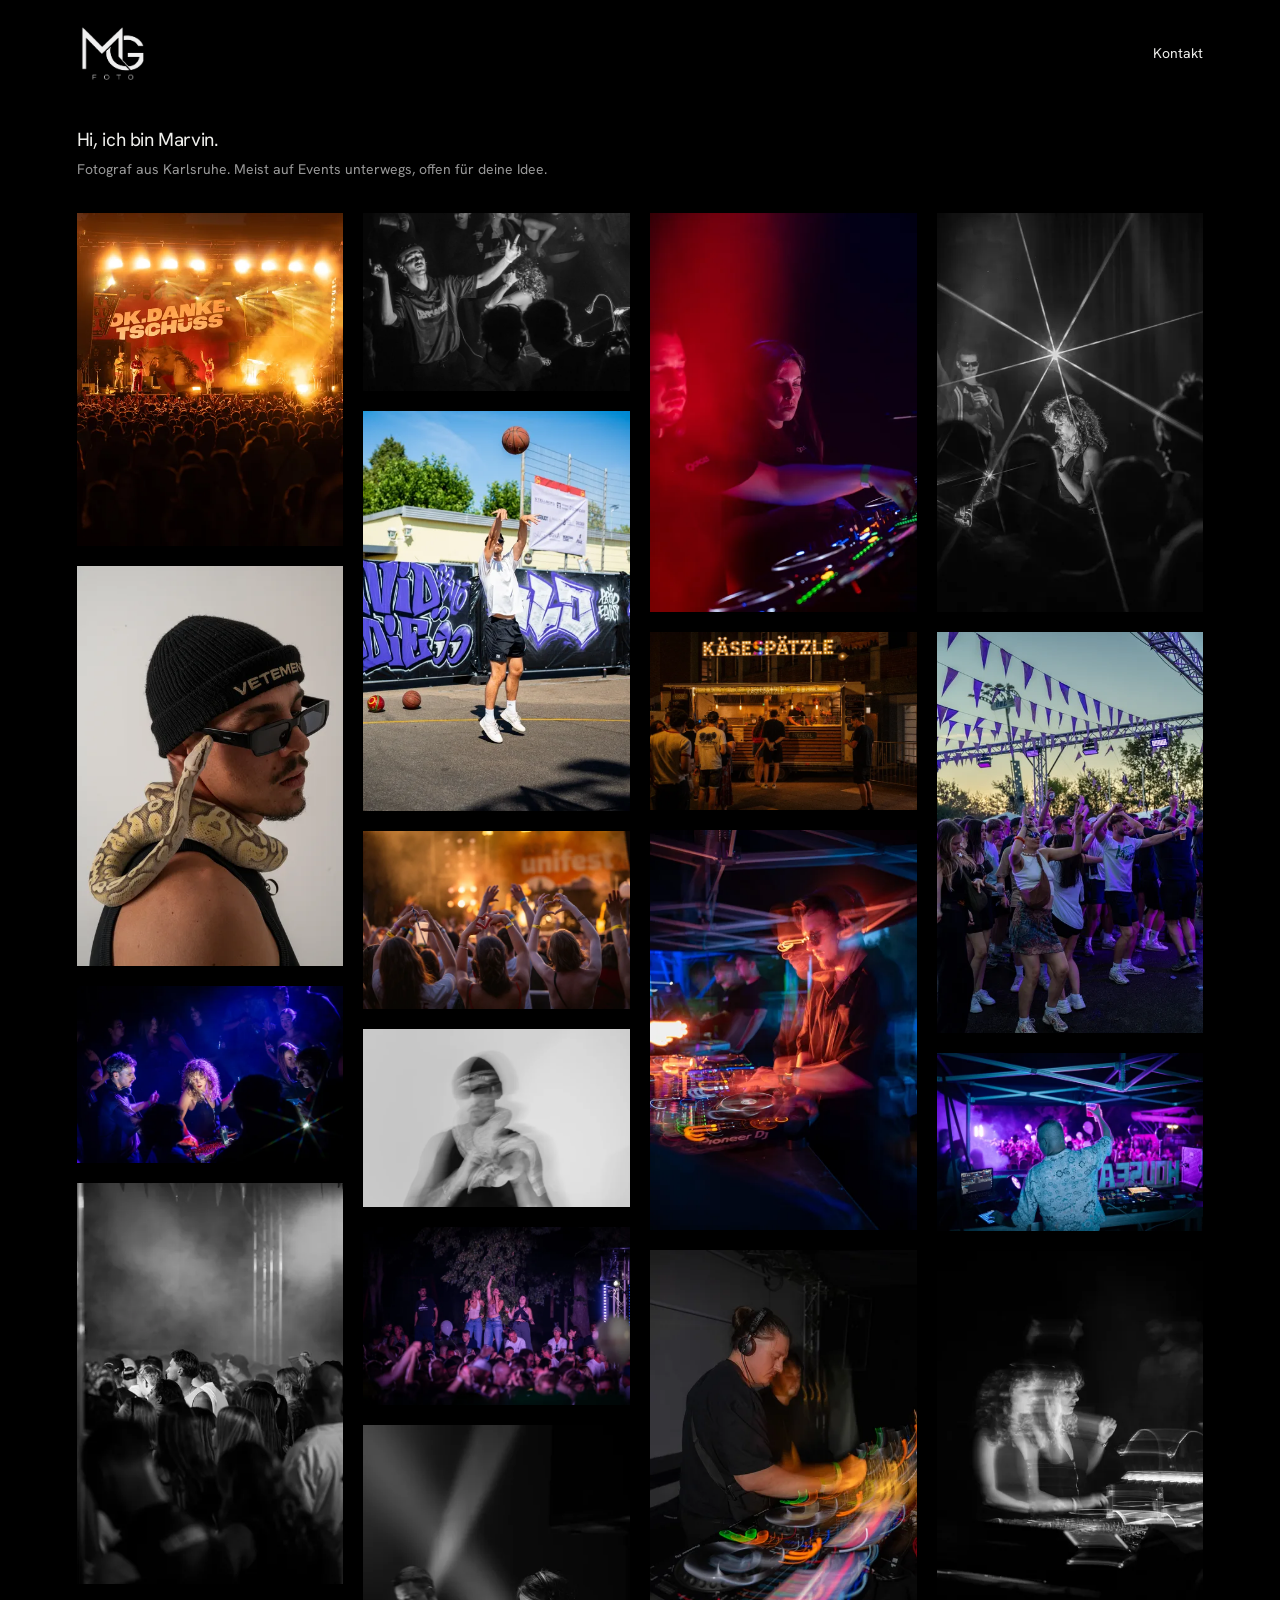
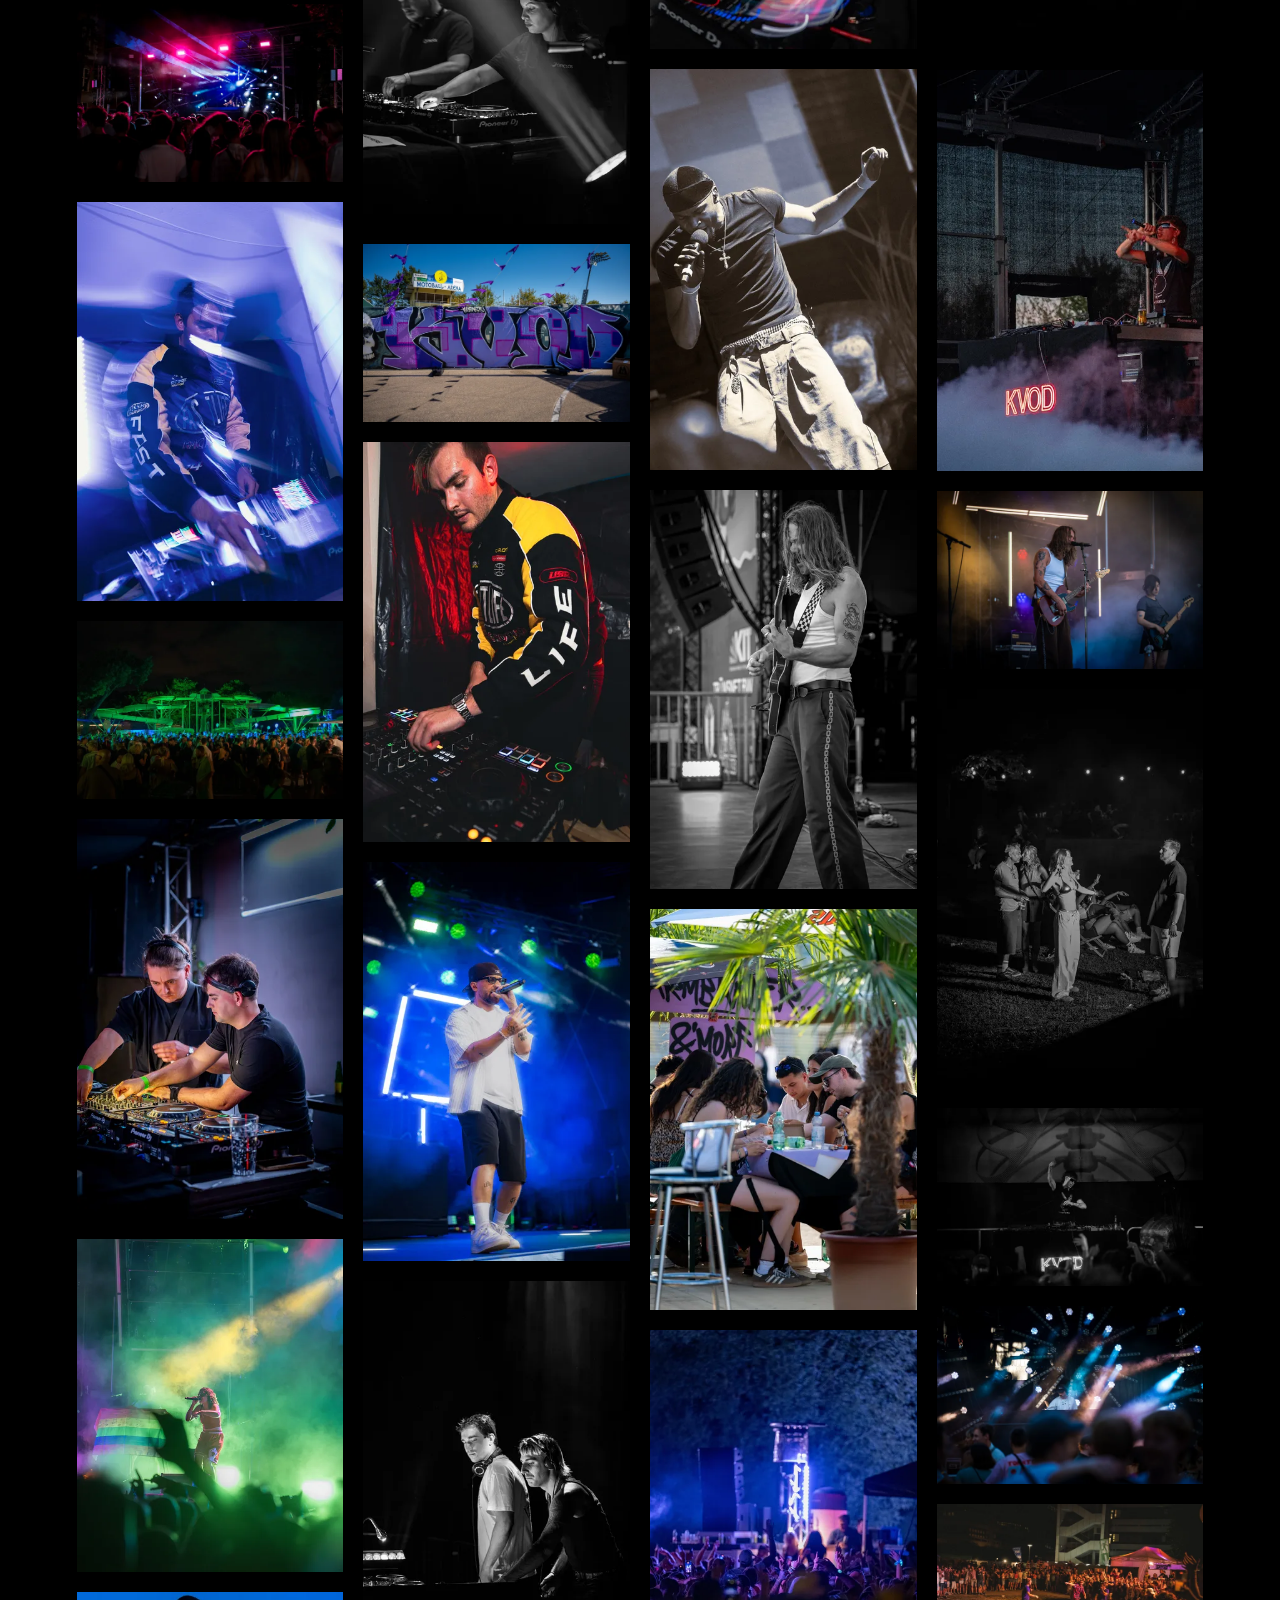
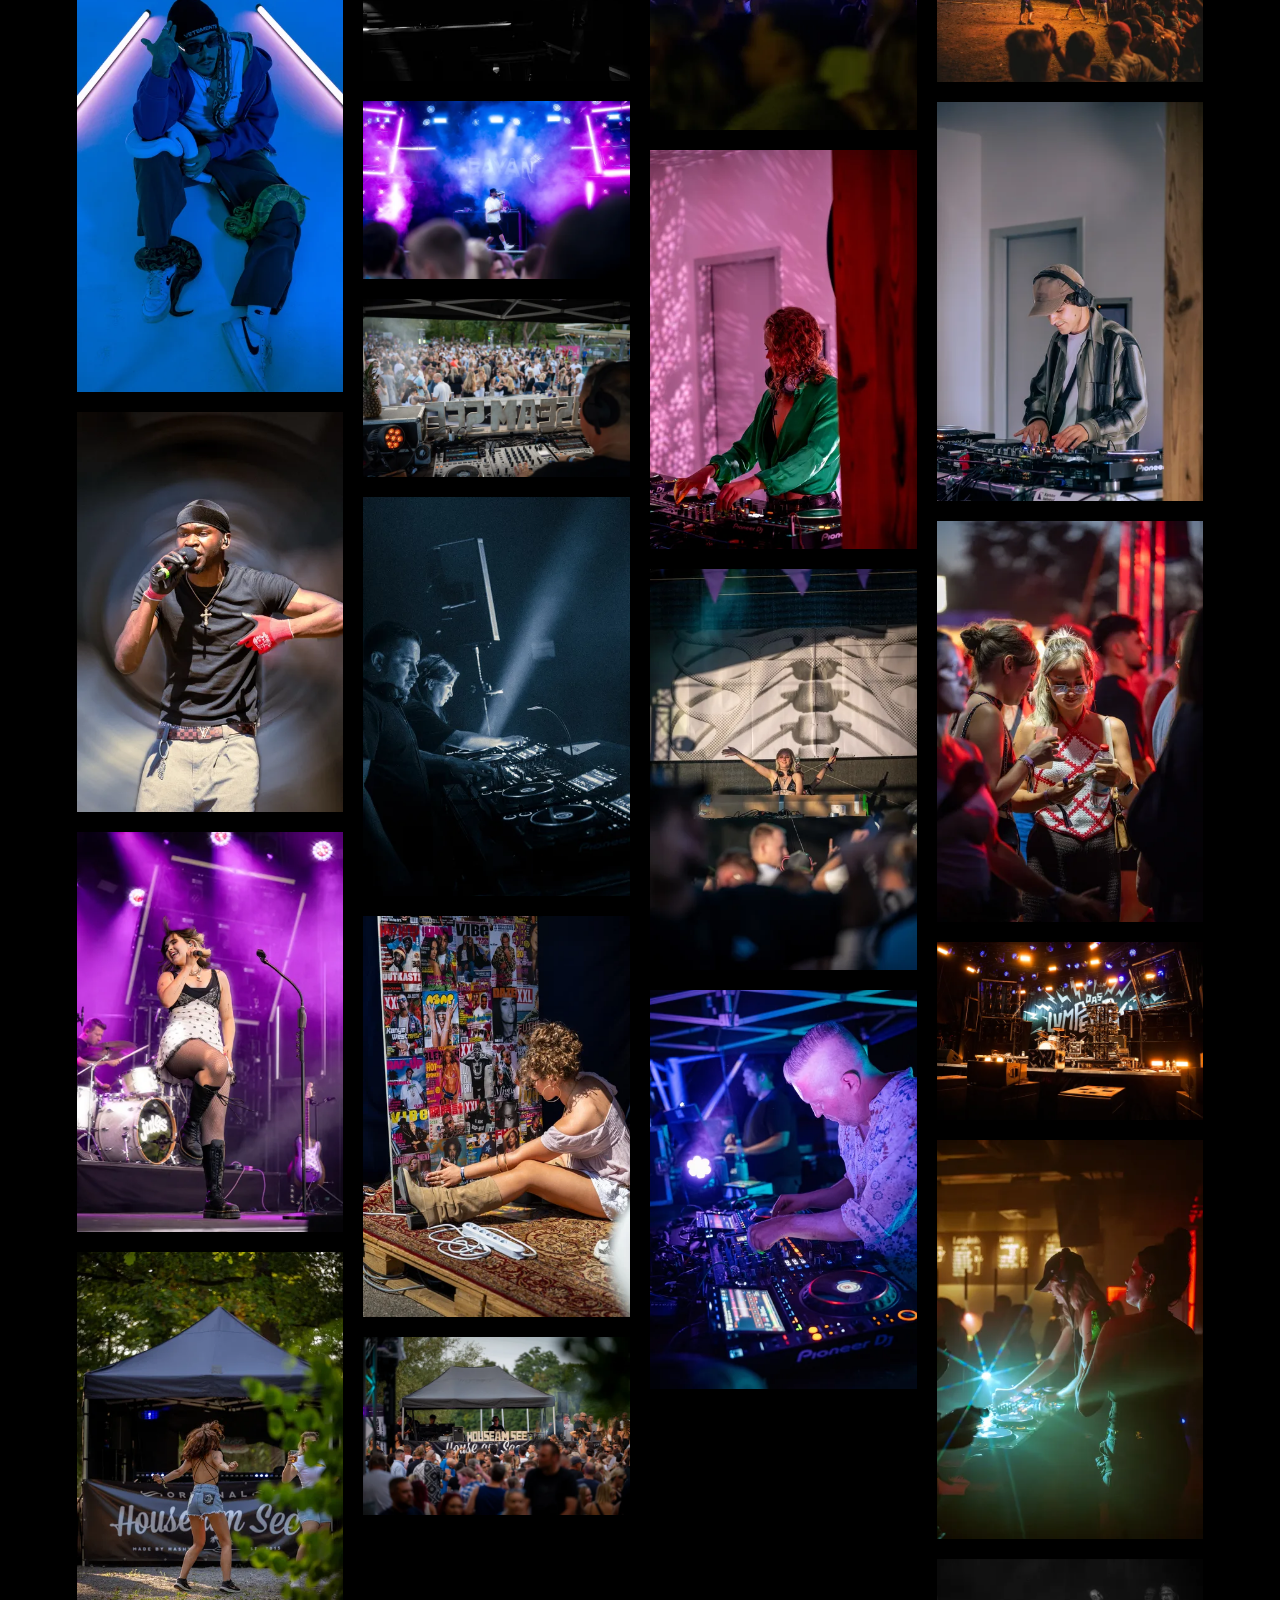
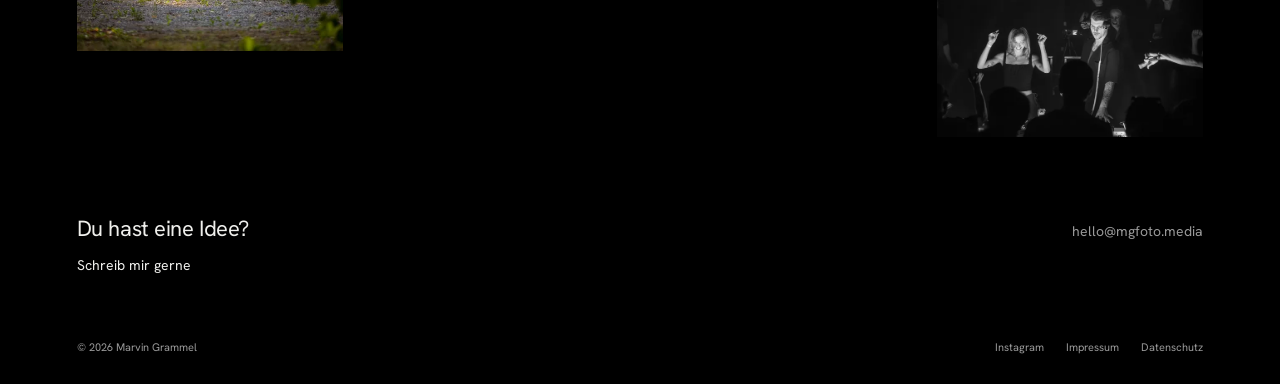
==== commit 4f7815ec: "Add the two approved SEVVA event photographs" ====
--- a/index.html
+++ b/index.html
@@ -54,6 +54,7 @@
         <a class="photo" href="assets/photos/dj-conference-2026/dj-conference-22.jpg.large.webp" aria-label="Bild vergrößern: DJ und Publikum dicht beieinander im violetten Licht"><img src="assets/photos/dj-conference-2026/dj-conference-22.jpg.large.webp" alt="DJ und Publikum dicht beieinander im violetten Licht" width="2048" height="1365" srcset="assets/photos/dj-conference-2026/dj-conference-22.jpg.small.webp 640w, assets/photos/dj-conference-2026/dj-conference-22.jpg.large.webp 1600w" sizes="(max-width: 600px) 90vw, (max-width: 1000px) 44vw, 22vw" loading="eager" decoding="async"></a>
         <a class="photo" href="assets/photos/kvod-3/DSC_7288.jpeg.large.webp" aria-label="Bild vergrößern: Crowd im Bühnennebel bei Komm Vorbei Or Die 3"><img src="assets/photos/kvod-3/DSC_7288.jpeg.large.webp" alt="Crowd im Bühnennebel bei Komm Vorbei Or Die 3" width="853" height="1280" srcset="assets/photos/kvod-3/DSC_7288.jpeg.small.webp 427w, assets/photos/kvod-3/DSC_7288.jpeg.large.webp 853w" sizes="(max-width: 600px) 90vw, (max-width: 1000px) 44vw, 22vw" loading="eager" decoding="async"></a>
         <a class="photo" href="assets/photos/unifest-2026/09.jpg.large.webp" aria-label="Bild vergrößern: Crowd vor der rot und blau beleuchteten Bühne beim KIT Unifest"><img src="assets/photos/unifest-2026/09.jpg.large.webp" alt="Crowd vor der rot und blau beleuchteten Bühne beim KIT Unifest" width="2048" height="1365" srcset="assets/photos/unifest-2026/09.jpg.small.webp 640w, assets/photos/unifest-2026/09.jpg.large.webp 1600w" sizes="(max-width: 600px) 90vw, (max-width: 1000px) 44vw, 22vw" loading="lazy" decoding="async"></a>
+        <a class="photo" href="assets/photos/sevva/DSC_0460.jpg.large.webp" aria-label="Bild vergrößern: SEVVA am DJ-Pult mit blauen und violetten Lichtspuren und Bewegungsunschärfe"><img src="assets/photos/sevva/DSC_0460.jpg.large.webp" alt="SEVVA am DJ-Pult mit blauen und violetten Lichtspuren und Bewegungsunschärfe" width="1600" height="2400" srcset="assets/photos/sevva/DSC_0460.jpg.small.webp 427w, assets/photos/sevva/DSC_0460.jpg.large.webp 1067w" sizes="(max-width: 600px) 90vw, (max-width: 1000px) 44vw, 22vw" loading="lazy" decoding="async"></a>
         <a class="photo" href="assets/photos/house-am-see-2026/DSC_5639.jpg.large.webp" aria-label="Bild vergrößern: Crowd vor der grün beleuchteten Open-Air-Bühne bei House Am See"><img src="assets/photos/house-am-see-2026/DSC_5639.jpg.large.webp" alt="Crowd vor der grün beleuchteten Open-Air-Bühne bei House Am See" width="6007" height="4005" srcset="assets/photos/house-am-see-2026/DSC_5639.jpg.small.webp 640w, assets/photos/house-am-see-2026/DSC_5639.jpg.large.webp 1600w" sizes="(max-width: 600px) 90vw, (max-width: 1000px) 44vw, 22vw" loading="lazy" decoding="async"></a>
         <a class="photo" href="assets/photos/dj-conference-2026/dj-conference-13.jpg.large.webp" aria-label="Bild vergrößern: Zwei DJs am Mischpult im farbigen Licht"><img src="assets/photos/dj-conference-2026/dj-conference-13.jpg.large.webp" alt="Zwei DJs am Mischpult im farbigen Licht" width="1365" height="2048" srcset="assets/photos/dj-conference-2026/dj-conference-13.jpg.small.webp 427w, assets/photos/dj-conference-2026/dj-conference-13.jpg.large.webp 1066w" sizes="(max-width: 600px) 90vw, (max-width: 1000px) 44vw, 22vw" loading="lazy" decoding="async"></a>
         <a class="photo" href="assets/photos/portfolio/DSC_2374.jpg.large.webp" aria-label="Bild vergrößern: Auftritt mit Mikrofon im grünen Bühnennebel unter einem diagonalen gelben Lichtstrahl"><img src="assets/photos/portfolio/DSC_2374.jpg.large.webp" alt="Auftritt mit Mikrofon im grünen Bühnennebel unter einem diagonalen gelben Lichtstrahl" width="1638" height="2047" srcset="assets/photos/portfolio/DSC_2374.jpg.small.webp 512w, assets/photos/portfolio/DSC_2374.jpg.large.webp 1280w" sizes="(max-width: 600px) 90vw, (max-width: 1000px) 44vw, 22vw" loading="lazy" decoding="async"></a>
@@ -68,6 +69,7 @@
         <a class="photo" href="assets/photos/house-am-see-2026/DSC_5704.jpg.large.webp" aria-label="Bild vergrößern: Publikum mit erhobenen Armen im farbigen Licht bei House Am See"><img src="assets/photos/house-am-see-2026/DSC_5704.jpg.large.webp" alt="Publikum mit erhobenen Armen im farbigen Licht bei House Am See" width="6048" height="4032" srcset="assets/photos/house-am-see-2026/DSC_5704.jpg.small.webp 640w, assets/photos/house-am-see-2026/DSC_5704.jpg.large.webp 1600w" sizes="(max-width: 600px) 90vw, (max-width: 1000px) 44vw, 22vw" loading="lazy" decoding="async"></a>
         <a class="photo" href="assets/photos/dj-conference-2026/dj-conference-01.jpg.large.webp" aria-label="Bild vergrößern: Zwei DJs unter einem Lichtstrahl, Schwarz-Weiß"><img src="assets/photos/dj-conference-2026/dj-conference-01.jpg.large.webp" alt="Zwei DJs unter einem Lichtstrahl, Schwarz-Weiß" width="1365" height="2048" srcset="assets/photos/dj-conference-2026/dj-conference-01.jpg.small.webp 427w, assets/photos/dj-conference-2026/dj-conference-01.jpg.large.webp 1066w" sizes="(max-width: 600px) 90vw, (max-width: 1000px) 44vw, 22vw" loading="lazy" decoding="async"></a>
         <a class="photo" href="assets/photos/kvod-3/DSC_5790.jpeg.large.webp" aria-label="Bild vergrößern: Graffiti vor der Open-Air-Bühne bei Komm Vorbei Or Die 3"><img src="assets/photos/kvod-3/DSC_5790.jpeg.large.webp" alt="Graffiti vor der Open-Air-Bühne bei Komm Vorbei Or Die 3" width="1280" height="853" srcset="assets/photos/kvod-3/DSC_5790.jpeg.small.webp 640w, assets/photos/kvod-3/DSC_5790.jpeg.large.webp 1280w" sizes="(max-width: 600px) 90vw, (max-width: 1000px) 44vw, 22vw" loading="lazy" decoding="async"></a>
+        <a class="photo" href="assets/photos/sevva/DSC_0560.jpg.large.webp" aria-label="Bild vergrößern: Nahaufnahme von SEVVA am Mischpult mit gelb-schwarzer Jacke im roten Licht"><img src="assets/photos/sevva/DSC_0560.jpg.large.webp" alt="Nahaufnahme von SEVVA am Mischpult mit gelb-schwarzer Jacke im roten Licht" width="1600" height="2400" srcset="assets/photos/sevva/DSC_0560.jpg.small.webp 427w, assets/photos/sevva/DSC_0560.jpg.large.webp 1067w" sizes="(max-width: 600px) 90vw, (max-width: 1000px) 44vw, 22vw" loading="lazy" decoding="async"></a>
         <a class="photo" href="assets/photos/unifest-2026/01.jpg.large.webp" aria-label="Bild vergrößern: Fayan im violetten Bühnenlicht beim KIT Unifest"><img src="assets/photos/unifest-2026/01.jpg.large.webp" alt="Fayan im violetten Bühnenlicht beim KIT Unifest" width="1365" height="2048" srcset="assets/photos/unifest-2026/01.jpg.small.webp 427w, assets/photos/unifest-2026/01.jpg.large.webp 1066w" sizes="(max-width: 600px) 90vw, (max-width: 1000px) 44vw, 22vw" loading="lazy" decoding="async"></a>
         <a class="photo" href="assets/photos/dj-conference-2026/dj-conference-08.jpg.large.webp" aria-label="Bild vergrößern: Zwei DJs schauen aus dem Pult ins Publikum"><img src="assets/photos/dj-conference-2026/dj-conference-08.jpg.large.webp" alt="Zwei DJs schauen aus dem Pult ins Publikum" width="1365" height="2048" srcset="assets/photos/dj-conference-2026/dj-conference-08.jpg.small.webp 427w, assets/photos/dj-conference-2026/dj-conference-08.jpg.large.webp 1066w" sizes="(max-width: 600px) 90vw, (max-width: 1000px) 44vw, 22vw" loading="lazy" decoding="async"></a>
         <a class="photo" href="assets/photos/unifest-2026/03.jpg.large.webp" aria-label="Bild vergrößern: Fayan auf der Bühne vor dem Publikum beim KIT Unifest"><img src="assets/photos/unifest-2026/03.jpg.large.webp" alt="Fayan auf der Bühne vor dem Publikum beim KIT Unifest" width="2048" height="1365" srcset="assets/photos/unifest-2026/03.jpg.small.webp 640w, assets/photos/unifest-2026/03.jpg.large.webp 1600w" sizes="(max-width: 600px) 90vw, (max-width: 1000px) 44vw, 22vw" loading="lazy" decoding="async"></a>
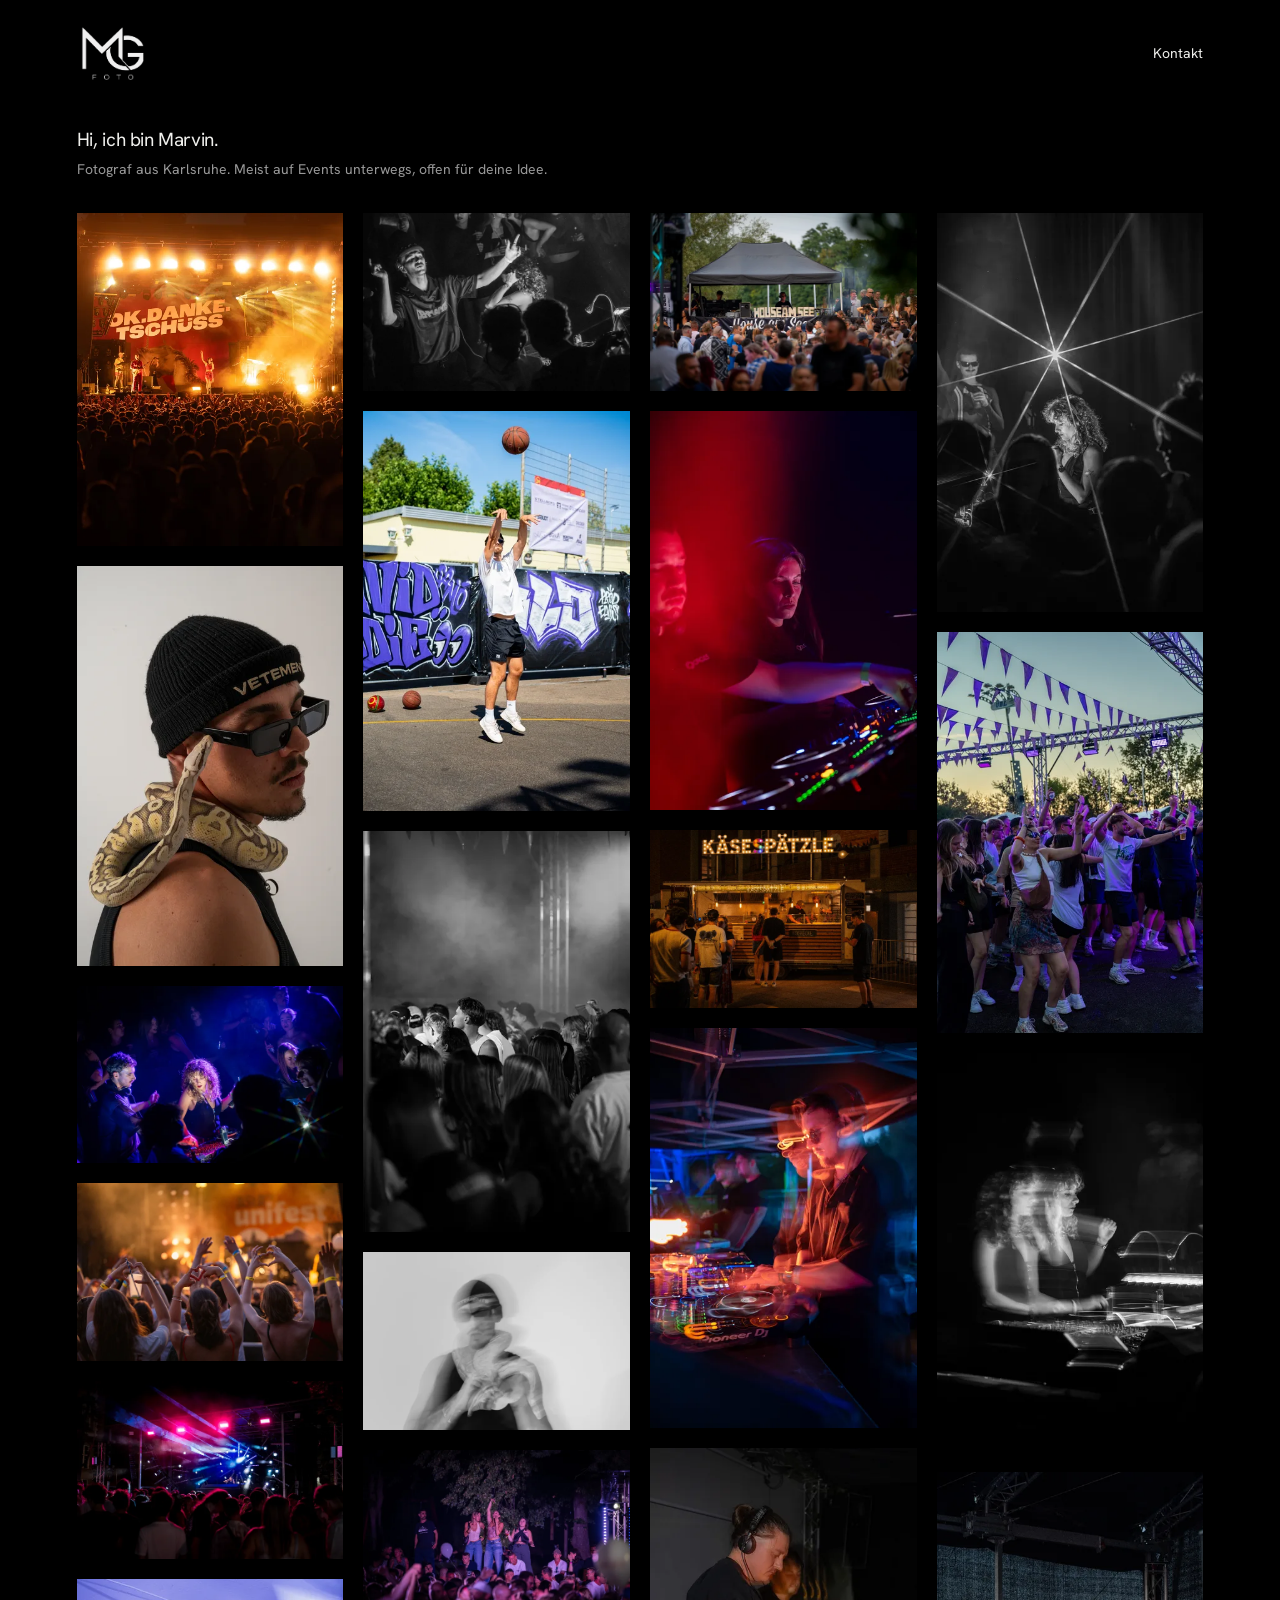
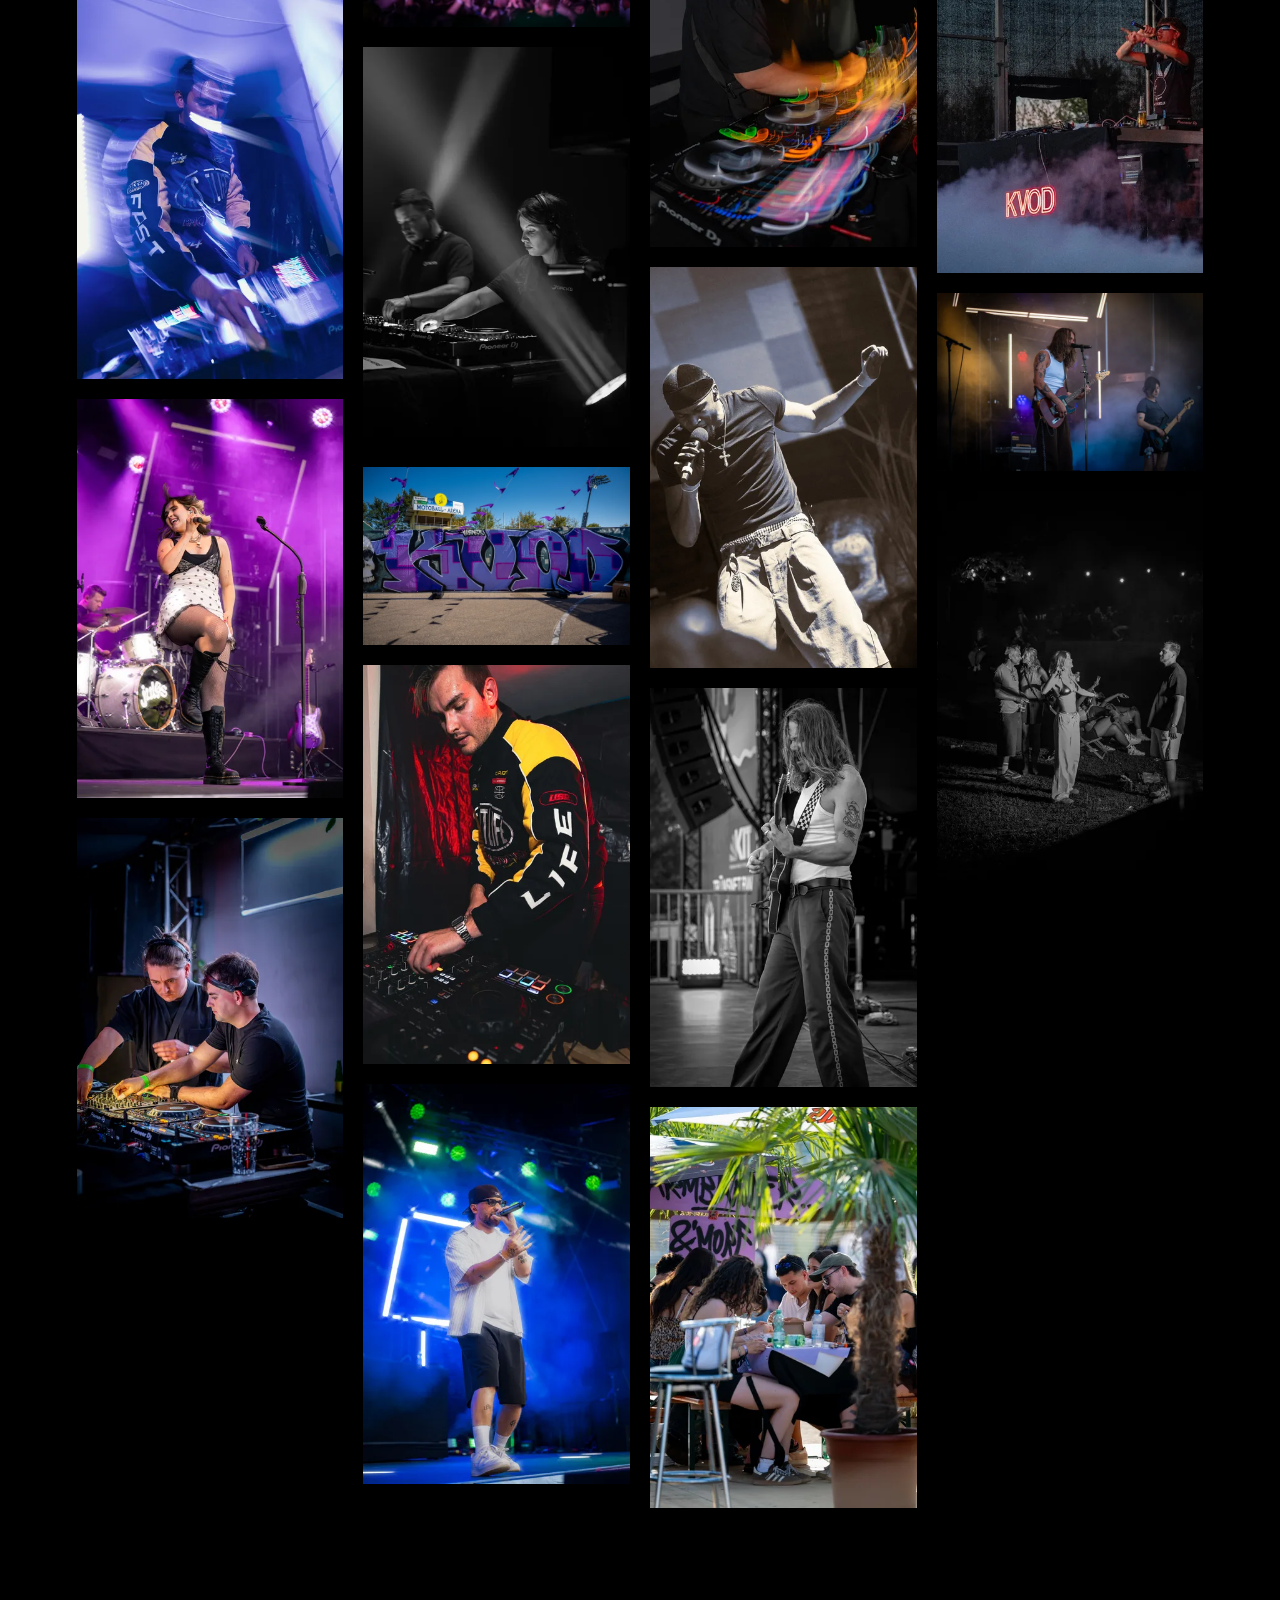
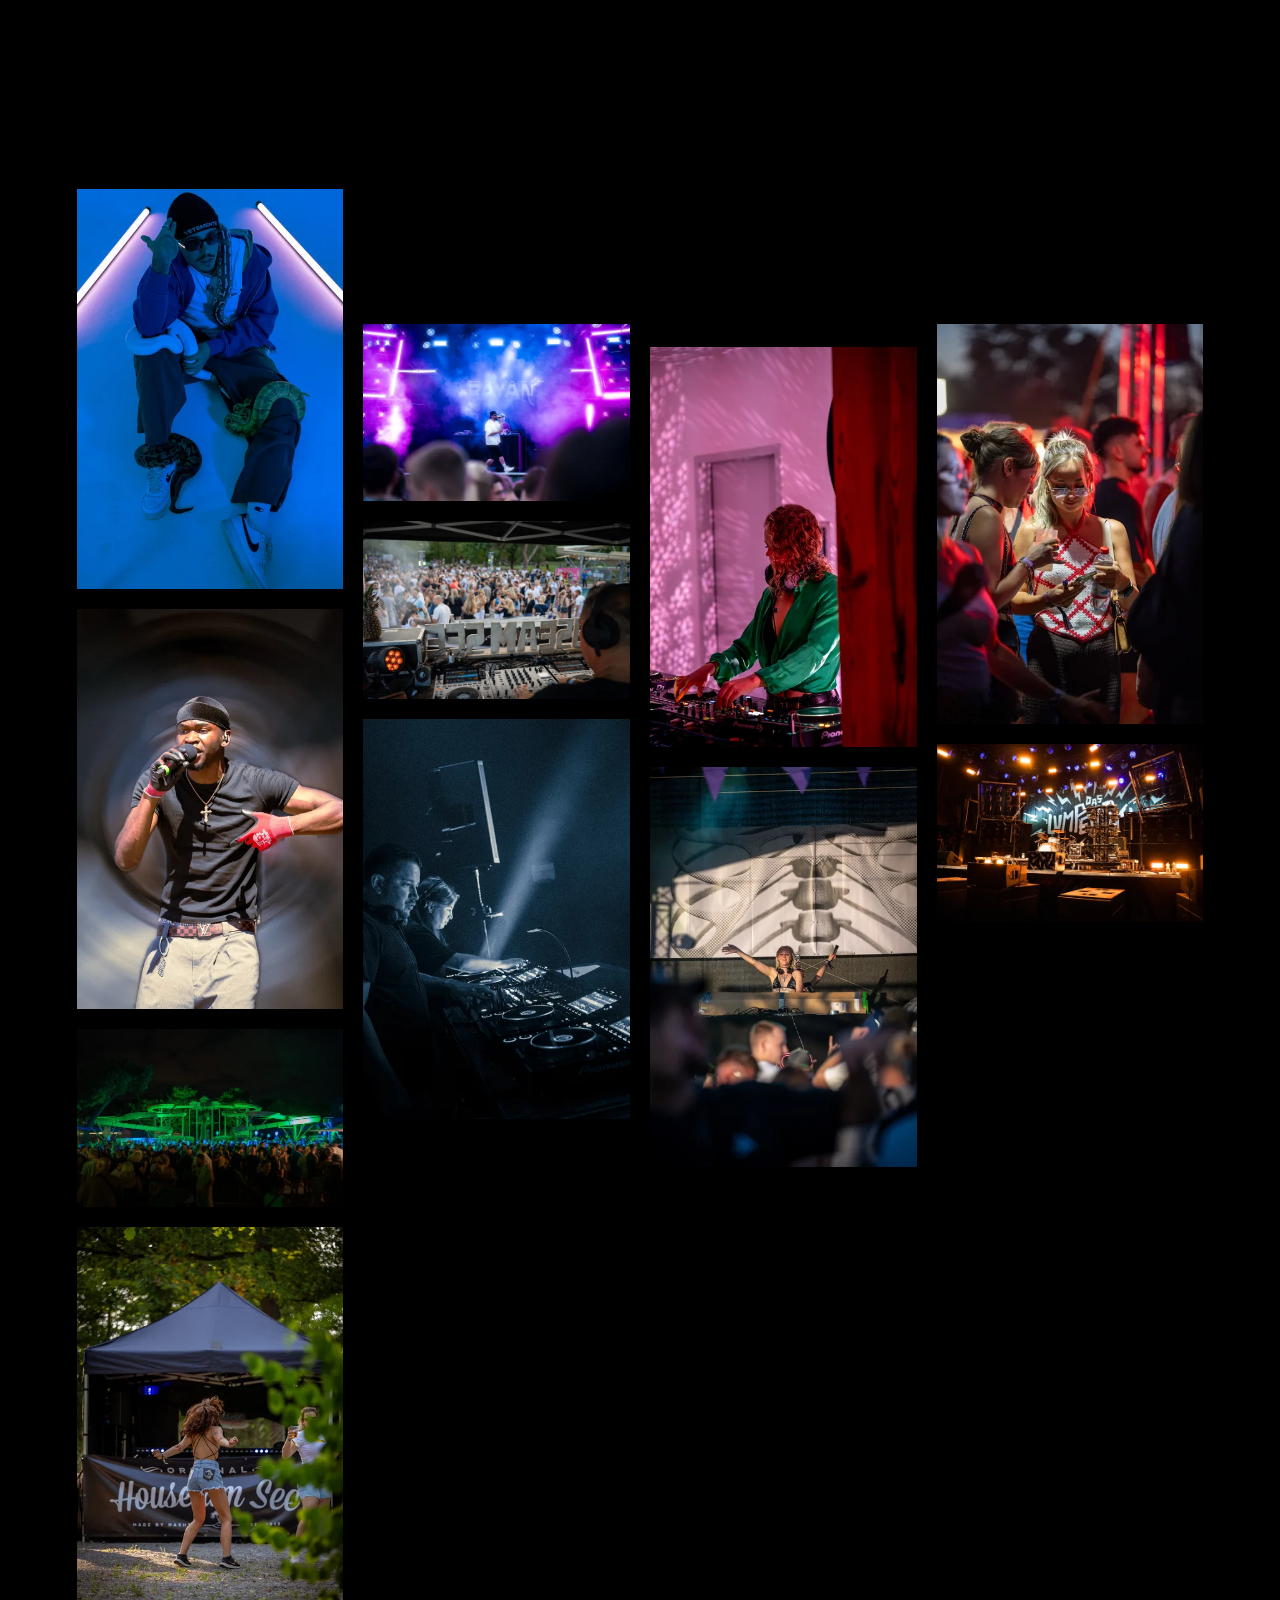
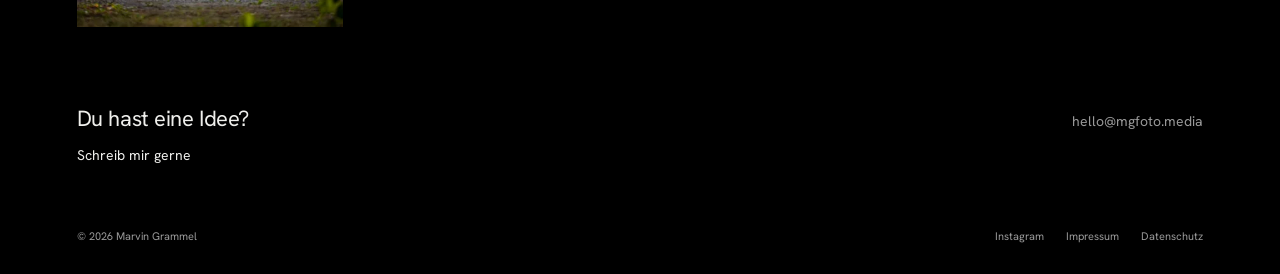
==== commit 540c2379: "Bring festival and concert photos forward in the gallery" ====
--- a/index.html
+++ b/index.html
@@ -52,19 +52,20 @@
         <a class="photo" href="assets/photos/portfolio/DSC_2217.jpg.large.webp" aria-label="Bild vergrößern: Band ok.danke.tschuess und dichtes Publikum vor einer Bühne im goldenen Licht"><img src="assets/photos/portfolio/DSC_2217.jpg.large.webp" alt="Band ok.danke.tschuess und dichtes Publikum vor einer Bühne im goldenen Licht" width="1638" height="2048" srcset="assets/photos/portfolio/DSC_2217.jpg.small.webp 512w, assets/photos/portfolio/DSC_2217.jpg.large.webp 1280w" sizes="(max-width: 600px) 90vw, (max-width: 1000px) 44vw, 22vw" loading="eager" decoding="async"></a>
         <a class="photo" href="assets/photos/wax-born-4-this/DSC_8866.jpg.large.webp" aria-label="Bild vergrößern: WAX im Profil mit Sonnenbrille und einer Schlange auf der Schulter"><img src="assets/photos/wax-born-4-this/DSC_8866.jpg.large.webp" alt="WAX im Profil mit Sonnenbrille und einer Schlange auf der Schulter" width="1600" height="2400" srcset="assets/photos/wax-born-4-this/DSC_8866.jpg.small.webp 427w, assets/photos/wax-born-4-this/DSC_8866.jpg.large.webp 1067w" sizes="(max-width: 600px) 90vw, (max-width: 1000px) 44vw, 22vw" loading="eager" decoding="async"></a>
         <a class="photo" href="assets/photos/dj-conference-2026/dj-conference-22.jpg.large.webp" aria-label="Bild vergrößern: DJ und Publikum dicht beieinander im violetten Licht"><img src="assets/photos/dj-conference-2026/dj-conference-22.jpg.large.webp" alt="DJ und Publikum dicht beieinander im violetten Licht" width="2048" height="1365" srcset="assets/photos/dj-conference-2026/dj-conference-22.jpg.small.webp 640w, assets/photos/dj-conference-2026/dj-conference-22.jpg.large.webp 1600w" sizes="(max-width: 600px) 90vw, (max-width: 1000px) 44vw, 22vw" loading="eager" decoding="async"></a>
-        <a class="photo" href="assets/photos/kvod-3/DSC_7288.jpeg.large.webp" aria-label="Bild vergrößern: Crowd im Bühnennebel bei Komm Vorbei Or Die 3"><img src="assets/photos/kvod-3/DSC_7288.jpeg.large.webp" alt="Crowd im Bühnennebel bei Komm Vorbei Or Die 3" width="853" height="1280" srcset="assets/photos/kvod-3/DSC_7288.jpeg.small.webp 427w, assets/photos/kvod-3/DSC_7288.jpeg.large.webp 853w" sizes="(max-width: 600px) 90vw, (max-width: 1000px) 44vw, 22vw" loading="eager" decoding="async"></a>
+        <a class="photo" href="assets/photos/unifest-2026/DSC_3220.jpg.large.webp" aria-label="Bild vergrößern: Hände in der Crowd vor der warm beleuchteten Unifest-Bühne"><img src="assets/photos/unifest-2026/DSC_3220.jpg.large.webp" alt="Hände in der Crowd vor der warm beleuchteten Unifest-Bühne" width="2048" height="1365" srcset="assets/photos/unifest-2026/DSC_3220.jpg.small.webp 640w, assets/photos/unifest-2026/DSC_3220.jpg.large.webp 1600w" sizes="(max-width: 600px) 90vw, (max-width: 1000px) 44vw, 22vw" loading="eager" decoding="async"></a>
         <a class="photo" href="assets/photos/unifest-2026/09.jpg.large.webp" aria-label="Bild vergrößern: Crowd vor der rot und blau beleuchteten Bühne beim KIT Unifest"><img src="assets/photos/unifest-2026/09.jpg.large.webp" alt="Crowd vor der rot und blau beleuchteten Bühne beim KIT Unifest" width="2048" height="1365" srcset="assets/photos/unifest-2026/09.jpg.small.webp 640w, assets/photos/unifest-2026/09.jpg.large.webp 1600w" sizes="(max-width: 600px) 90vw, (max-width: 1000px) 44vw, 22vw" loading="lazy" decoding="async"></a>
         <a class="photo" href="assets/photos/sevva/DSC_0460.jpg.large.webp" aria-label="Bild vergrößern: SEVVA am DJ-Pult mit blauen und violetten Lichtspuren und Bewegungsunschärfe"><img src="assets/photos/sevva/DSC_0460.jpg.large.webp" alt="SEVVA am DJ-Pult mit blauen und violetten Lichtspuren und Bewegungsunschärfe" width="1600" height="2400" srcset="assets/photos/sevva/DSC_0460.jpg.small.webp 427w, assets/photos/sevva/DSC_0460.jpg.large.webp 1067w" sizes="(max-width: 600px) 90vw, (max-width: 1000px) 44vw, 22vw" loading="lazy" decoding="async"></a>
-        <a class="photo" href="assets/photos/house-am-see-2026/DSC_5639.jpg.large.webp" aria-label="Bild vergrößern: Crowd vor der grün beleuchteten Open-Air-Bühne bei House Am See"><img src="assets/photos/house-am-see-2026/DSC_5639.jpg.large.webp" alt="Crowd vor der grün beleuchteten Open-Air-Bühne bei House Am See" width="6007" height="4005" srcset="assets/photos/house-am-see-2026/DSC_5639.jpg.small.webp 640w, assets/photos/house-am-see-2026/DSC_5639.jpg.large.webp 1600w" sizes="(max-width: 600px) 90vw, (max-width: 1000px) 44vw, 22vw" loading="lazy" decoding="async"></a>
+        <a class="photo" href="assets/photos/unifest-2026/DSC_1495-Edit-Edit.jpg.large.webp" aria-label="Bild vergrößern: Sängerin am Mikrofon im violetten Licht beim KIT Unifest"><img src="assets/photos/unifest-2026/DSC_1495-Edit-Edit.jpg.large.webp" alt="Sängerin am Mikrofon im violetten Licht beim KIT Unifest" width="1365" height="2048" srcset="assets/photos/unifest-2026/DSC_1495-Edit-Edit.jpg.small.webp 427w, assets/photos/unifest-2026/DSC_1495-Edit-Edit.jpg.large.webp 1066w" sizes="(max-width: 600px) 90vw, (max-width: 1000px) 44vw, 22vw" loading="lazy" decoding="async"></a>
         <a class="photo" href="assets/photos/dj-conference-2026/dj-conference-13.jpg.large.webp" aria-label="Bild vergrößern: Zwei DJs am Mischpult im farbigen Licht"><img src="assets/photos/dj-conference-2026/dj-conference-13.jpg.large.webp" alt="Zwei DJs am Mischpult im farbigen Licht" width="1365" height="2048" srcset="assets/photos/dj-conference-2026/dj-conference-13.jpg.small.webp 427w, assets/photos/dj-conference-2026/dj-conference-13.jpg.large.webp 1066w" sizes="(max-width: 600px) 90vw, (max-width: 1000px) 44vw, 22vw" loading="lazy" decoding="async"></a>
         <a class="photo" href="assets/photos/portfolio/DSC_2374.jpg.large.webp" aria-label="Bild vergrößern: Auftritt mit Mikrofon im grünen Bühnennebel unter einem diagonalen gelben Lichtstrahl"><img src="assets/photos/portfolio/DSC_2374.jpg.large.webp" alt="Auftritt mit Mikrofon im grünen Bühnennebel unter einem diagonalen gelben Lichtstrahl" width="1638" height="2047" srcset="assets/photos/portfolio/DSC_2374.jpg.small.webp 512w, assets/photos/portfolio/DSC_2374.jpg.large.webp 1280w" sizes="(max-width: 600px) 90vw, (max-width: 1000px) 44vw, 22vw" loading="lazy" decoding="async"></a>
+        <a class="photo" href="assets/photos/house-am-see-2026/DSC_5578.jpg.large.webp" aria-label="Bild vergrößern: Blick über die Schulter eines DJs auf die Crowd bei House Am See"><img src="assets/photos/house-am-see-2026/DSC_5578.jpg.large.webp" alt="Blick über die Schulter eines DJs auf die Crowd bei House Am See" width="6048" height="4032" srcset="assets/photos/house-am-see-2026/DSC_5578.jpg.small.webp 640w, assets/photos/house-am-see-2026/DSC_5578.jpg.large.webp 1600w" sizes="(max-width: 600px) 90vw, (max-width: 1000px) 44vw, 22vw" loading="lazy" decoding="async"></a>
         <a class="photo" href="assets/photos/wax-born-4-this/DSC_9234.jpg.large.webp" aria-label="Bild vergrößern: WAX mit Schlangen zwischen zwei Lichtstäben im blauen Studiolicht, von oben fotografiert"><img src="assets/photos/wax-born-4-this/DSC_9234.jpg.large.webp" alt="WAX mit Schlangen zwischen zwei Lichtstäben im blauen Studiolicht, von oben fotografiert" width="1600" height="2400" srcset="assets/photos/wax-born-4-this/DSC_9234.jpg.small.webp 427w, assets/photos/wax-born-4-this/DSC_9234.jpg.large.webp 1067w" sizes="(max-width: 600px) 90vw, (max-width: 1000px) 44vw, 22vw" loading="lazy" decoding="async"></a>
         <a class="photo" href="assets/photos/kvod-3/DSC_6110-Edit.jpeg.large.webp" aria-label="Bild vergrößern: Sänger mit Mikrofon im Bühnenlicht bei Komm Vorbei Or Die 3"><img src="assets/photos/kvod-3/DSC_6110-Edit.jpeg.large.webp" alt="Sänger mit Mikrofon im Bühnenlicht bei Komm Vorbei Or Die 3" width="853" height="1280" srcset="assets/photos/kvod-3/DSC_6110-Edit.jpeg.small.webp 427w, assets/photos/kvod-3/DSC_6110-Edit.jpeg.large.webp 853w" sizes="(max-width: 600px) 90vw, (max-width: 1000px) 44vw, 22vw" loading="lazy" decoding="async"></a>
-        <a class="photo" href="assets/photos/unifest-2026/DSC_1495-Edit-Edit.jpg.large.webp" aria-label="Bild vergrößern: Sängerin am Mikrofon im violetten Licht beim KIT Unifest"><img src="assets/photos/unifest-2026/DSC_1495-Edit-Edit.jpg.large.webp" alt="Sängerin am Mikrofon im violetten Licht beim KIT Unifest" width="1365" height="2048" srcset="assets/photos/unifest-2026/DSC_1495-Edit-Edit.jpg.small.webp 427w, assets/photos/unifest-2026/DSC_1495-Edit-Edit.jpg.large.webp 1066w" sizes="(max-width: 600px) 90vw, (max-width: 1000px) 44vw, 22vw" loading="lazy" decoding="async"></a>
+        <a class="photo" href="assets/photos/house-am-see-2026/DSC_5639.jpg.large.webp" aria-label="Bild vergrößern: Crowd vor der grün beleuchteten Open-Air-Bühne bei House Am See"><img src="assets/photos/house-am-see-2026/DSC_5639.jpg.large.webp" alt="Crowd vor der grün beleuchteten Open-Air-Bühne bei House Am See" width="6007" height="4005" srcset="assets/photos/house-am-see-2026/DSC_5639.jpg.small.webp 640w, assets/photos/house-am-see-2026/DSC_5639.jpg.large.webp 1600w" sizes="(max-width: 600px) 90vw, (max-width: 1000px) 44vw, 22vw" loading="lazy" decoding="async"></a>
         <a class="photo" href="assets/photos/house-am-see-2026/DSC_4363.jpg.large.webp" aria-label="Bild vergrößern: DJ unter einem Sonnenschirm vor dem Publikum bei House Am See"><img src="assets/photos/house-am-see-2026/DSC_4363.jpg.large.webp" alt="DJ unter einem Sonnenschirm vor dem Publikum bei House Am See" width="4032" height="6048" srcset="assets/photos/house-am-see-2026/DSC_4363.jpg.small.webp 427w, assets/photos/house-am-see-2026/DSC_4363.jpg.large.webp 1067w" sizes="(max-width: 600px) 90vw, (max-width: 1000px) 44vw, 22vw" loading="lazy" decoding="async"></a>
         <a class="photo" href="assets/photos/dj-conference-2026/dj-conference-25.jpg.large.webp" aria-label="Bild vergrößern: Lachende Menschen mit erhobenen Armen am DJ-Pult"><img src="assets/photos/dj-conference-2026/dj-conference-25.jpg.large.webp" alt="Lachende Menschen mit erhobenen Armen am DJ-Pult" width="2048" height="1366" srcset="assets/photos/dj-conference-2026/dj-conference-25.jpg.small.webp 640w, assets/photos/dj-conference-2026/dj-conference-25.jpg.large.webp 1600w" sizes="(max-width: 600px) 90vw, (max-width: 1000px) 44vw, 22vw" loading="lazy" decoding="async"></a>
         <a class="photo" href="assets/photos/kvod-3/DSC_5801.jpeg.large.webp" aria-label="Bild vergrößern: Tanzende Person vor einer Graffiti-Wand bei Komm Vorbei Or Die 3"><img src="assets/photos/kvod-3/DSC_5801.jpeg.large.webp" alt="Tanzende Person vor einer Graffiti-Wand bei Komm Vorbei Or Die 3" width="853" height="1280" srcset="assets/photos/kvod-3/DSC_5801.jpeg.small.webp 427w, assets/photos/kvod-3/DSC_5801.jpeg.large.webp 853w" sizes="(max-width: 600px) 90vw, (max-width: 1000px) 44vw, 22vw" loading="lazy" decoding="async"></a>
-        <a class="photo" href="assets/photos/unifest-2026/DSC_3220.jpg.large.webp" aria-label="Bild vergrößern: Hände in der Crowd vor der warm beleuchteten Unifest-Bühne"><img src="assets/photos/unifest-2026/DSC_3220.jpg.large.webp" alt="Hände in der Crowd vor der warm beleuchteten Unifest-Bühne" width="2048" height="1365" srcset="assets/photos/unifest-2026/DSC_3220.jpg.small.webp 640w, assets/photos/unifest-2026/DSC_3220.jpg.large.webp 1600w" sizes="(max-width: 600px) 90vw, (max-width: 1000px) 44vw, 22vw" loading="lazy" decoding="async"></a>
+        <a class="photo" href="assets/photos/kvod-3/DSC_7288.jpeg.large.webp" aria-label="Bild vergrößern: Crowd im Bühnennebel bei Komm Vorbei Or Die 3"><img src="assets/photos/kvod-3/DSC_7288.jpeg.large.webp" alt="Crowd im Bühnennebel bei Komm Vorbei Or Die 3" width="853" height="1280" srcset="assets/photos/kvod-3/DSC_7288.jpeg.small.webp 427w, assets/photos/kvod-3/DSC_7288.jpeg.large.webp 853w" sizes="(max-width: 600px) 90vw, (max-width: 1000px) 44vw, 22vw" loading="lazy" decoding="async"></a>
         <a class="photo" href="assets/photos/wax-born-4-this/DSC_9673-black.jpg.large.webp" aria-label="Bild vergrößern: Schwarz-Weiß-Porträt von WAX mit Schlange und bewusster Bewegungsunschärfe"><img src="assets/photos/wax-born-4-this/DSC_9673-black.jpg.large.webp" alt="Schwarz-Weiß-Porträt von WAX mit Schlange und bewusster Bewegungsunschärfe" width="2400" height="1600" srcset="assets/photos/wax-born-4-this/DSC_9673-black.jpg.small.webp 640w, assets/photos/wax-born-4-this/DSC_9673-black.jpg.large.webp 1600w" sizes="(max-width: 600px) 90vw, (max-width: 1000px) 44vw, 22vw" loading="lazy" decoding="async"></a>
         <a class="photo" href="assets/photos/house-am-see-2026/DSC_5704.jpg.large.webp" aria-label="Bild vergrößern: Publikum mit erhobenen Armen im farbigen Licht bei House Am See"><img src="assets/photos/house-am-see-2026/DSC_5704.jpg.large.webp" alt="Publikum mit erhobenen Armen im farbigen Licht bei House Am See" width="6048" height="4032" srcset="assets/photos/house-am-see-2026/DSC_5704.jpg.small.webp 640w, assets/photos/house-am-see-2026/DSC_5704.jpg.large.webp 1600w" sizes="(max-width: 600px) 90vw, (max-width: 1000px) 44vw, 22vw" loading="lazy" decoding="async"></a>
         <a class="photo" href="assets/photos/dj-conference-2026/dj-conference-01.jpg.large.webp" aria-label="Bild vergrößern: Zwei DJs unter einem Lichtstrahl, Schwarz-Weiß"><img src="assets/photos/dj-conference-2026/dj-conference-01.jpg.large.webp" alt="Zwei DJs unter einem Lichtstrahl, Schwarz-Weiß" width="1365" height="2048" srcset="assets/photos/dj-conference-2026/dj-conference-01.jpg.small.webp 427w, assets/photos/dj-conference-2026/dj-conference-01.jpg.large.webp 1066w" sizes="(max-width: 600px) 90vw, (max-width: 1000px) 44vw, 22vw" loading="lazy" decoding="async"></a>
@@ -90,7 +91,6 @@
         <a class="photo" href="assets/photos/house-am-see-2026/DSC_5563.jpg.large.webp" aria-label="Bild vergrößern: DJ am Mischpult im violetten Licht bei House Am See"><img src="assets/photos/house-am-see-2026/DSC_5563.jpg.large.webp" alt="DJ am Mischpult im violetten Licht bei House Am See" width="4032" height="6048" srcset="assets/photos/house-am-see-2026/DSC_5563.jpg.small.webp 427w, assets/photos/house-am-see-2026/DSC_5563.jpg.large.webp 1067w" sizes="(max-width: 600px) 90vw, (max-width: 1000px) 44vw, 22vw" loading="lazy" decoding="async"></a>
         <a class="photo" href="assets/photos/dj-conference-2026/dj-conference-19.jpg.large.webp" aria-label="Bild vergrößern: DJ unter sternförmigen Lichtstrahlen, Schwarz-Weiß"><img src="assets/photos/dj-conference-2026/dj-conference-19.jpg.large.webp" alt="DJ unter sternförmigen Lichtstrahlen, Schwarz-Weiß" width="1365" height="2048" srcset="assets/photos/dj-conference-2026/dj-conference-19.jpg.small.webp 427w, assets/photos/dj-conference-2026/dj-conference-19.jpg.large.webp 1066w" sizes="(max-width: 600px) 90vw, (max-width: 1000px) 44vw, 22vw" loading="lazy" decoding="async"></a>
         <a class="photo" href="assets/photos/kvod-3/DSC_6794.jpeg.large.webp" aria-label="Bild vergrößern: Publikum mit erhobenen Armen vor der Open-Air-Bühne"><img src="assets/photos/kvod-3/DSC_6794.jpeg.large.webp" alt="Publikum mit erhobenen Armen vor der Open-Air-Bühne" width="853" height="1280" srcset="assets/photos/kvod-3/DSC_6794.jpeg.small.webp 427w, assets/photos/kvod-3/DSC_6794.jpeg.large.webp 853w" sizes="(max-width: 600px) 90vw, (max-width: 1000px) 44vw, 22vw" loading="lazy" decoding="async"></a>
-        <a class="photo" href="assets/photos/house-am-see-2026/DSC_5578.jpg.large.webp" aria-label="Bild vergrößern: Blick über die Schulter eines DJs auf die Crowd bei House Am See"><img src="assets/photos/house-am-see-2026/DSC_5578.jpg.large.webp" alt="Blick über die Schulter eines DJs auf die Crowd bei House Am See" width="6048" height="4032" srcset="assets/photos/house-am-see-2026/DSC_5578.jpg.small.webp 640w, assets/photos/house-am-see-2026/DSC_5578.jpg.large.webp 1600w" sizes="(max-width: 600px) 90vw, (max-width: 1000px) 44vw, 22vw" loading="lazy" decoding="async"></a>
         <a class="photo" href="assets/photos/dj-conference-2026/dj-conference-20.jpg.large.webp" aria-label="Bild vergrößern: DJ am Pult mit verwischten Bewegungen, Schwarz-Weiß"><img src="assets/photos/dj-conference-2026/dj-conference-20.jpg.large.webp" alt="DJ am Pult mit verwischten Bewegungen, Schwarz-Weiß" width="1365" height="2048" srcset="assets/photos/dj-conference-2026/dj-conference-20.jpg.small.webp 427w, assets/photos/dj-conference-2026/dj-conference-20.jpg.large.webp 1066w" sizes="(max-width: 600px) 90vw, (max-width: 1000px) 44vw, 22vw" loading="lazy" decoding="async"></a>
         <a class="photo" href="assets/photos/kvod-3/DSC_6824.jpeg.large.webp" aria-label="Bild vergrößern: Musiker am Schlagzeug im roten Licht bei Komm Vorbei Or Die 3"><img src="assets/photos/kvod-3/DSC_6824.jpeg.large.webp" alt="Musiker am Schlagzeug im roten Licht bei Komm Vorbei Or Die 3" width="853" height="1280" srcset="assets/photos/kvod-3/DSC_6824.jpeg.small.webp 427w, assets/photos/kvod-3/DSC_6824.jpeg.large.webp 853w" sizes="(max-width: 600px) 90vw, (max-width: 1000px) 44vw, 22vw" loading="lazy" decoding="async"></a>
         <a class="photo" href="assets/photos/unifest-2026/MarvinGrammel_marvin.foto_DSC_2589.jpg.large.webp" aria-label="Bild vergrößern: Gitarrist vor farbig beleuchtetem Bühnenhintergrund beim KIT Unifest"><img src="assets/photos/unifest-2026/MarvinGrammel_marvin.foto_DSC_2589.jpg.large.webp" alt="Gitarrist vor farbig beleuchtetem Bühnenhintergrund beim KIT Unifest" width="2048" height="1365" srcset="assets/photos/unifest-2026/MarvinGrammel_marvin.foto_DSC_2589.jpg.small.webp 640w, assets/photos/unifest-2026/MarvinGrammel_marvin.foto_DSC_2589.jpg.large.webp 1600w" sizes="(max-width: 600px) 90vw, (max-width: 1000px) 44vw, 22vw" loading="lazy" decoding="async"></a>
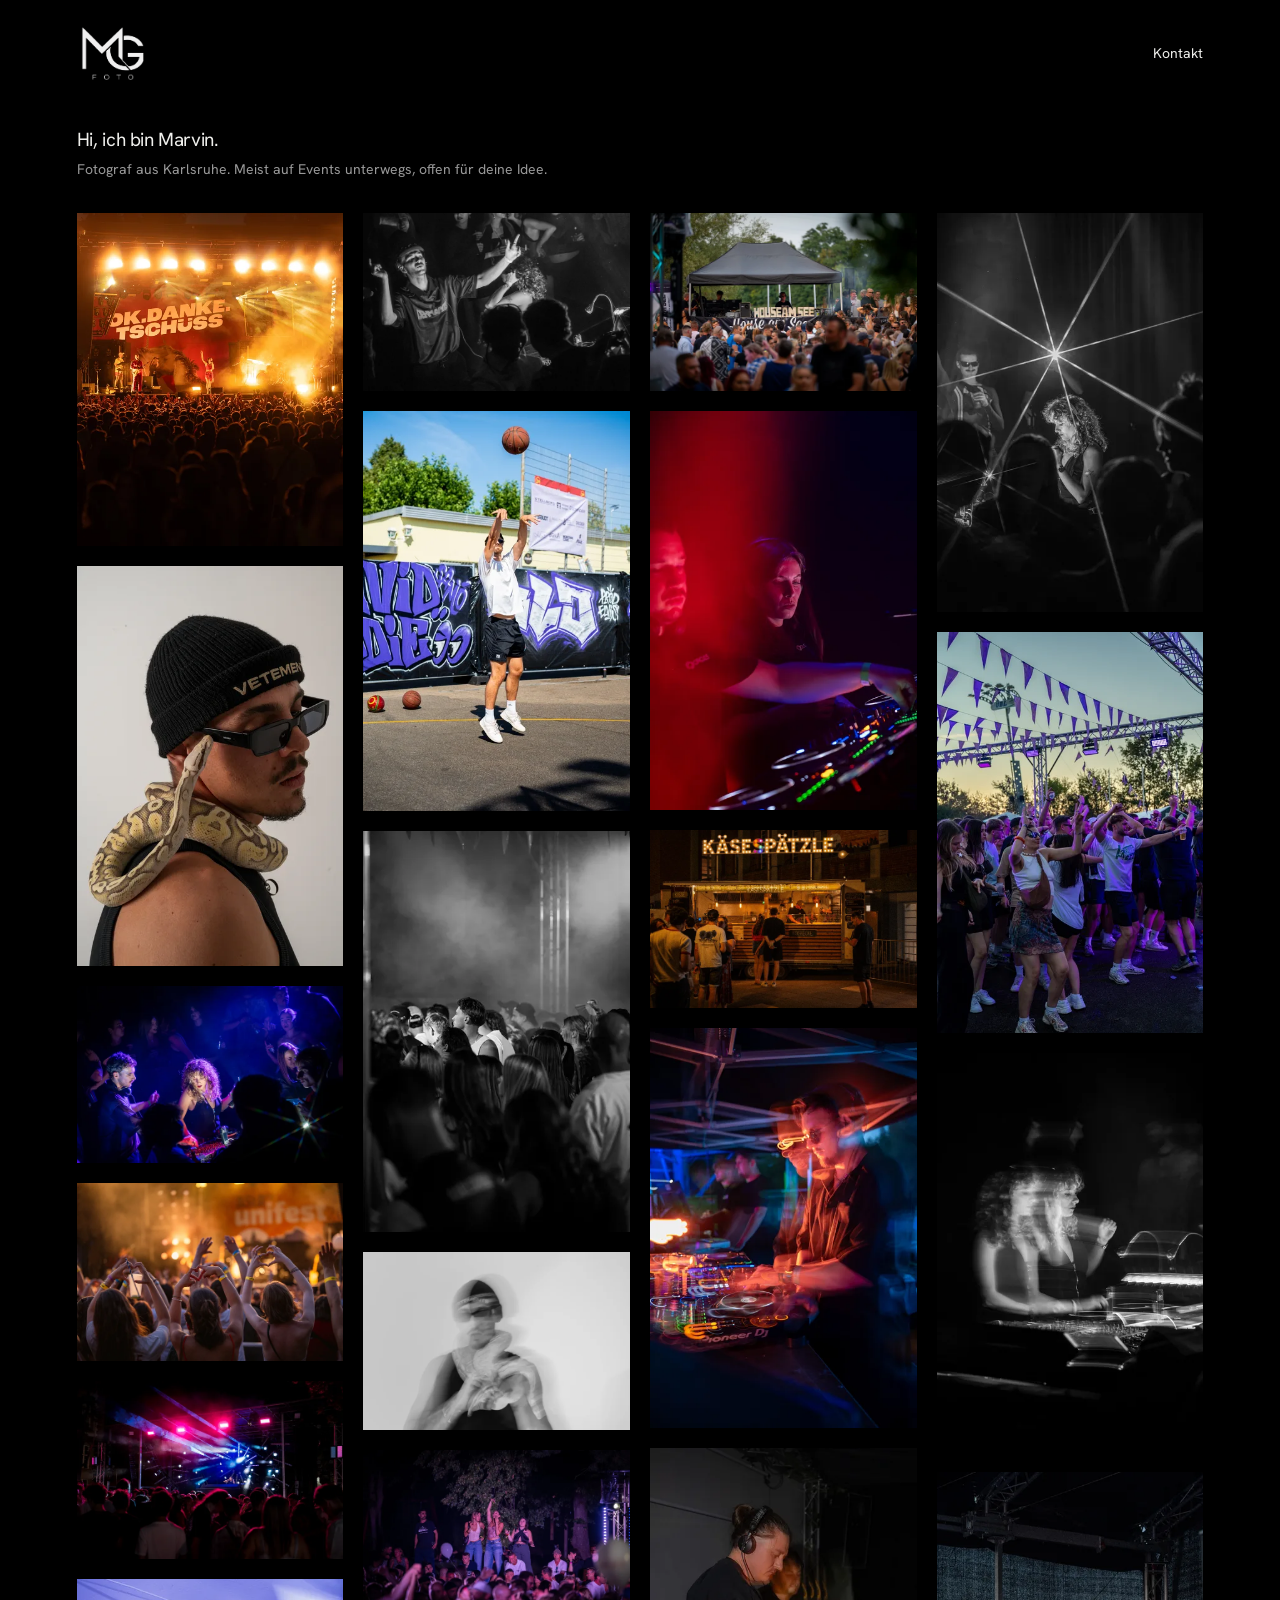
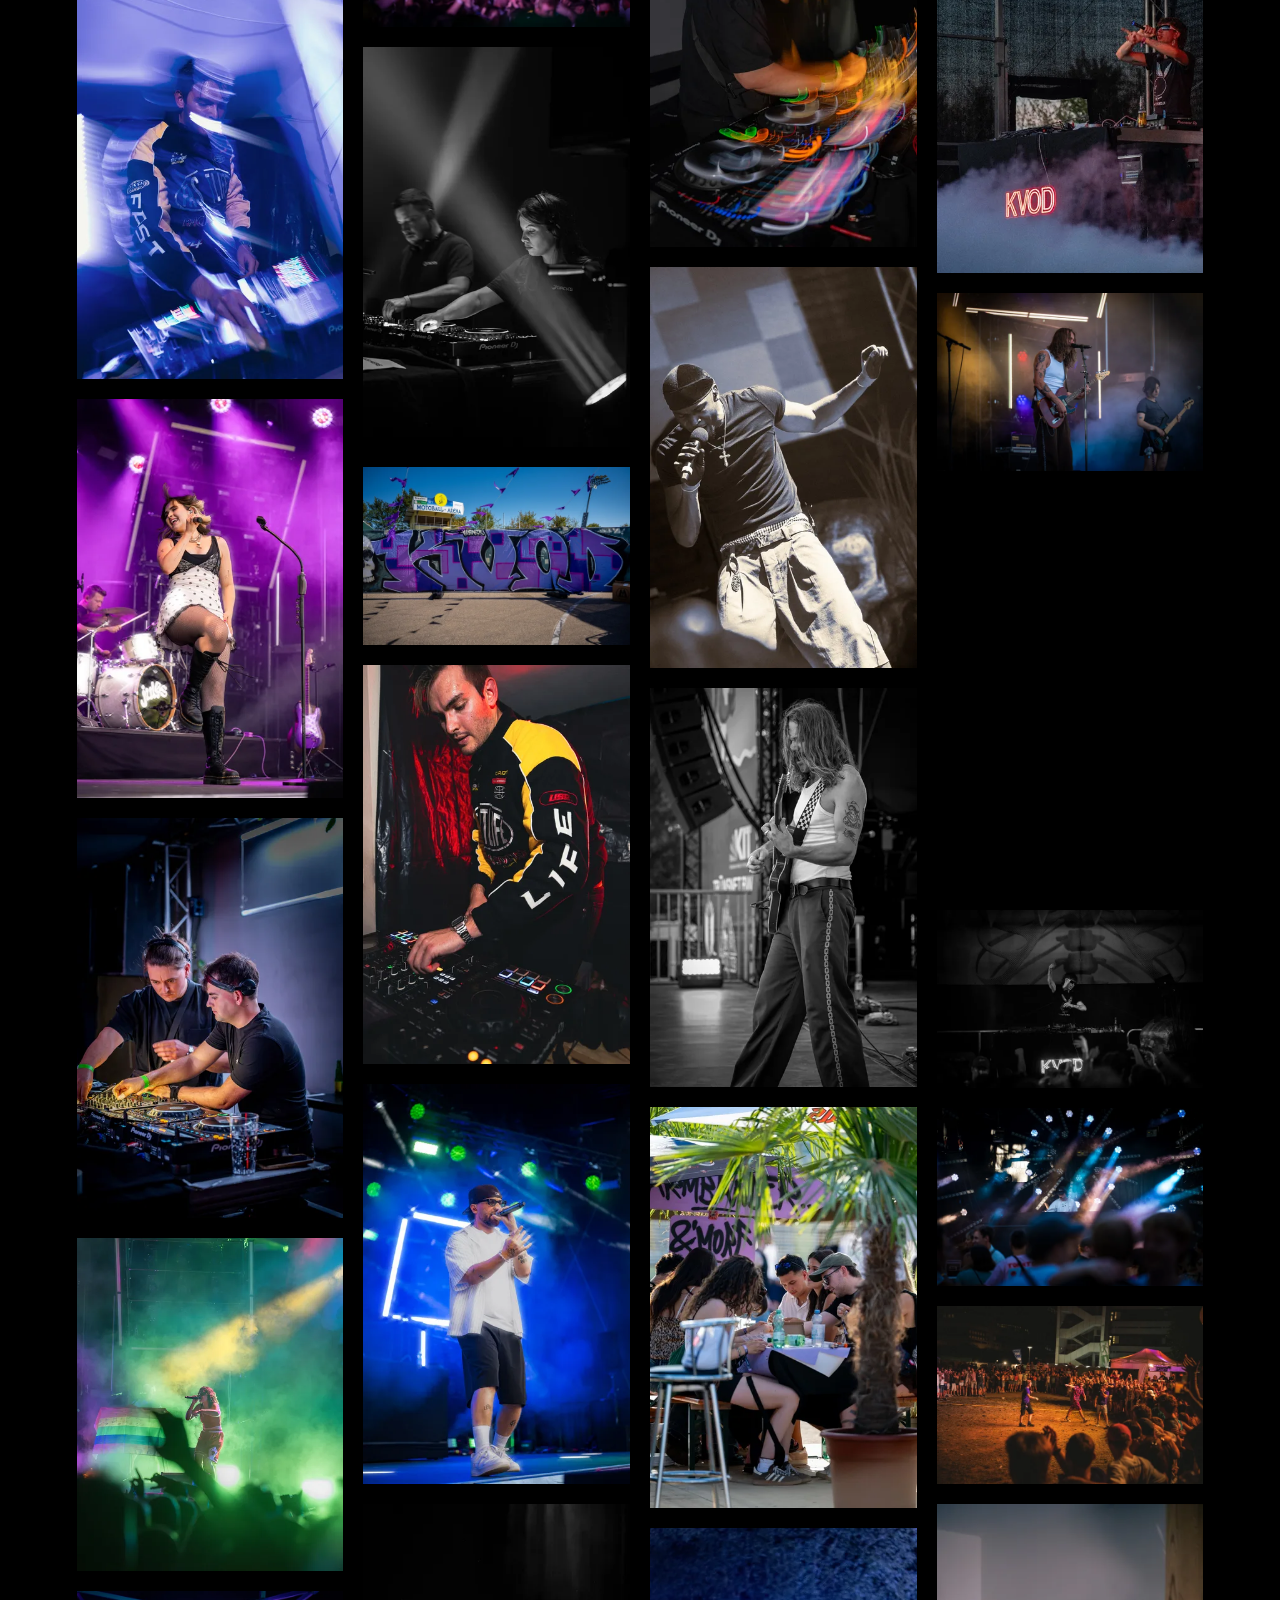
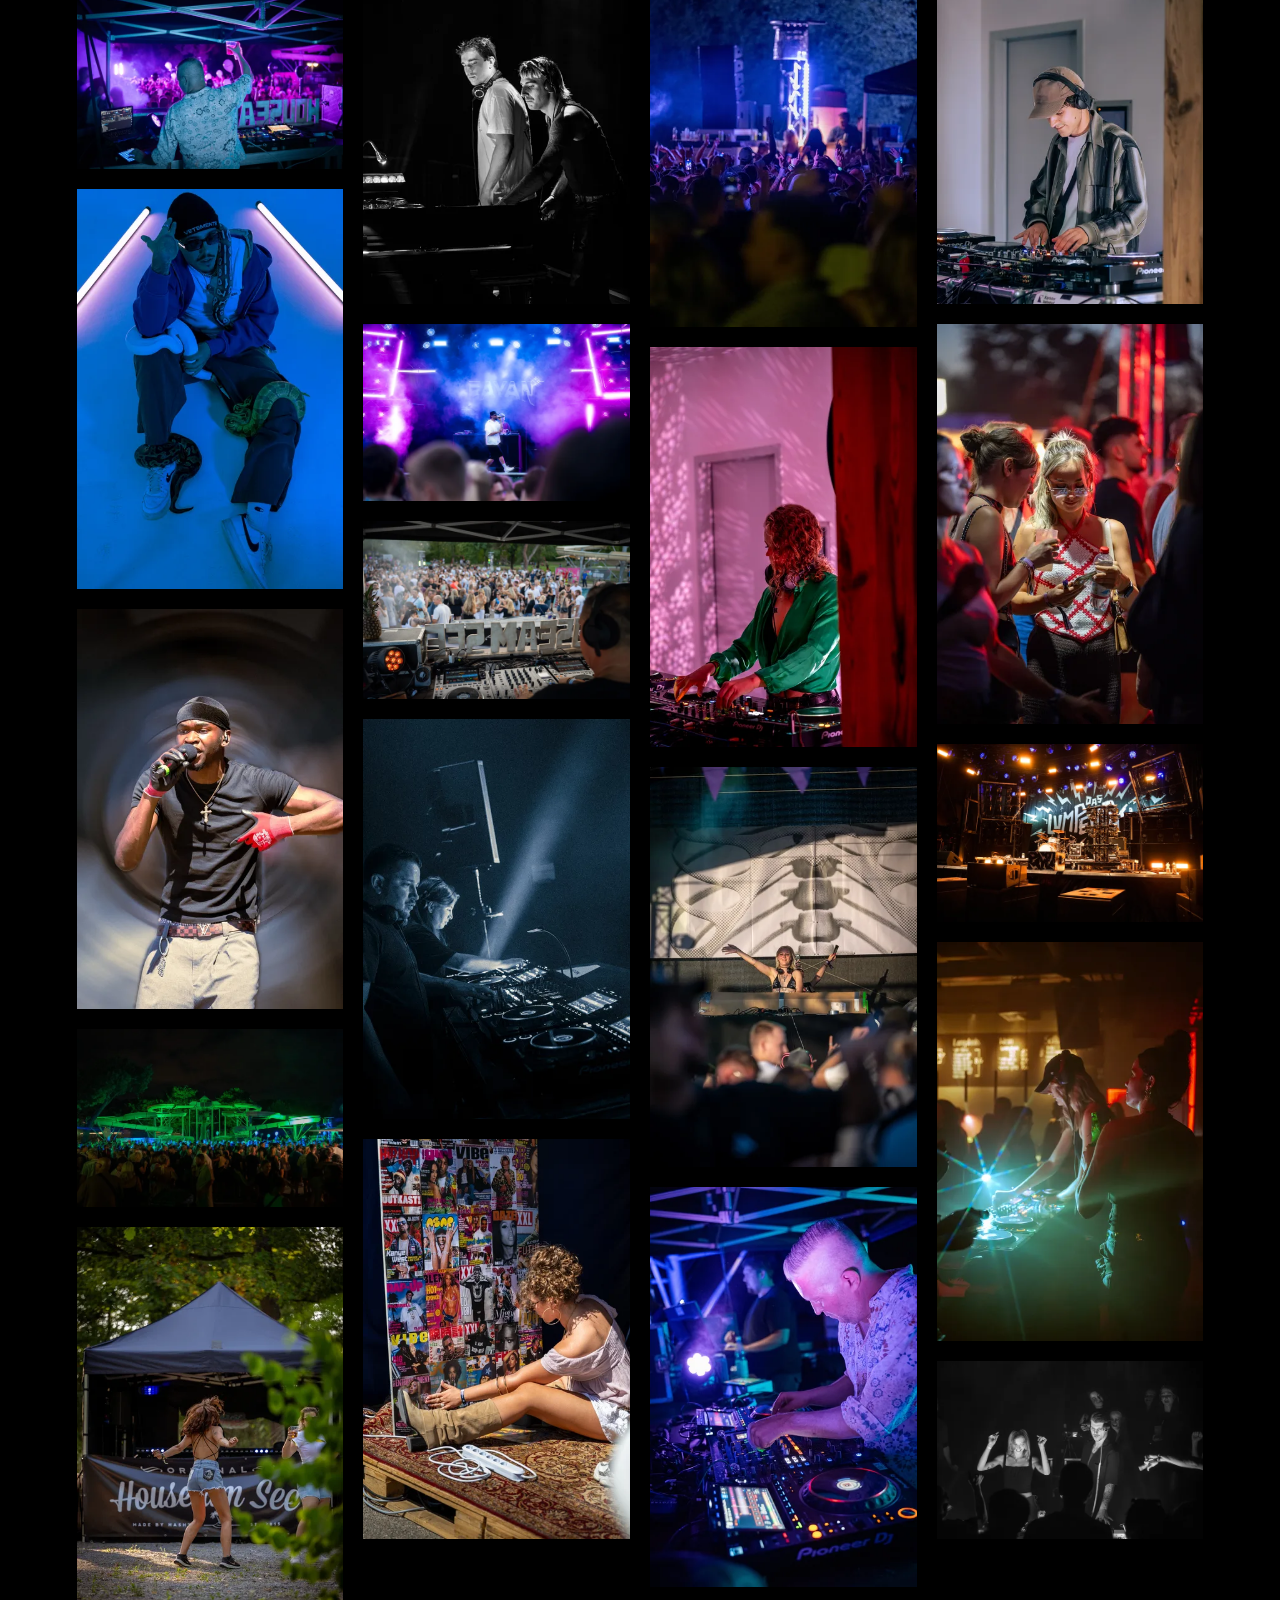
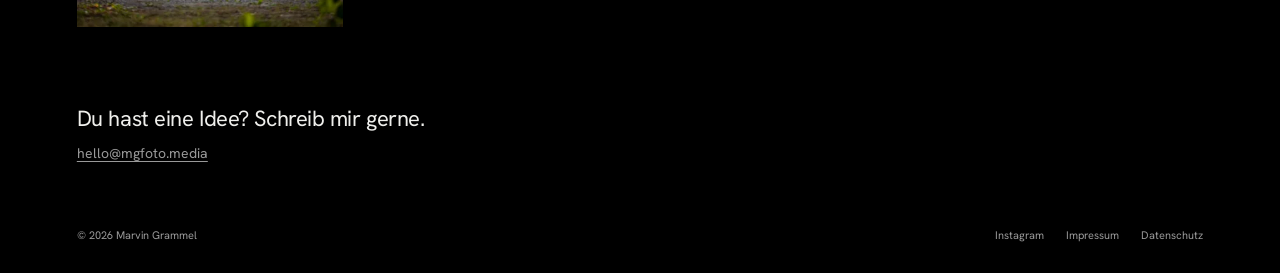
==== commit 6bb8f1dd: "Replace the contact form with direct email and update privacy information" ====
--- a/index.html
+++ b/index.html
@@ -25,19 +25,19 @@
   <link rel="apple-touch-icon" href="/apple-touch-icon.png">
   <link rel="manifest" href="/site.webmanifest">
   <link rel="preload" href="fonts/HankenGrotesk.woff2" as="font" type="font/woff2" crossorigin="">
-  <link rel="stylesheet" href="assets/css/site.css?v=7f166bb95638">
+  <link rel="stylesheet" href="assets/css/site.css?v=4f0c8600b8fc">
   <script type="application/ld+json">
   {"@context":"https://schema.org","@type":"ProfessionalService","name":"MG FOTO","url":"https://mgfoto.media/","image":"https://mgfoto.media/images/og-image.jpg","description":"Fotografie aus Karlsruhe mit Schwerpunkt Events, Konzerte und Festivals.","email":"hello@mgfoto.media","founder":{"@type":"Person","name":"Marvin Grammel","jobTitle":"Fotograf"},"address":{"@type":"PostalAddress","addressLocality":"Karlsruhe","addressRegion":"Baden-Württemberg","addressCountry":"DE"},"areaServed":[{"@type":"City","name":"Karlsruhe"},{"@type":"AdministrativeArea","name":"Baden-Württemberg"}],"sameAs":["https://www.instagram.com/marvin.foto/"],"knowsAbout":["Eventfotografie","Festivalfotografie","Konzertfotografie","Fotografie"]}
   </script>
 
 
-  <script src="assets/js/site.js?v=a5a4fc16c3c5" defer=""></script>
+  <script src="assets/js/site.js?v=a8f3d9b655af" defer=""></script>
 </head>
 <body>
   <a class="skip-link" href="#main">Zum Inhalt</a>
   <header class="site-header"><div class="header-inner wrap">
     <a class="brand" href="/" aria-label="MG FOTO – Startseite"><svg class="brand-logo" xmlns="http://www.w3.org/2000/svg" width="86" height="72" viewBox="254 330 728 610" aria-hidden="true" focusable="false"><image href="assets/brand/mg-foto-logo.png" width="1254" height="1254"></image></svg></a>
-    <nav id="main-nav" aria-label="Hauptnavigation"><a href="#contact">Kontakt </a></nav>
+    <nav id="main-nav" aria-label="Hauptnavigation"><a href="#contact">Kontakt</a></nav>
   </div></header>
   <main id="main">
     <section class="intro wrap" id="about" aria-labelledby="intro-title">
@@ -107,21 +107,9 @@
 
     </section>
     <section class="contact-section wrap" id="contact" aria-labelledby="contact-title">
-      <div class="contact-intro"><h2 id="contact-title">Du hast eine Idee?</h2><a href="mailto:hello@mgfoto.media">hello@mgfoto.media</a></div>
-      <details id="contactDetails"><summary>Schreib mir gerne </summary><div class="contact-layout">
-      <form id="contactForm" class="contact-form" action="https://api.web3forms.com/submit" method="POST"><input type="hidden" name="access_key" value="450d4250-469d-4e4e-aeac-be2c9e714dad">
-
-        <input type="hidden" name="subject" value="Anfrage über mgfoto.media">
-        <input type="hidden" name="from_name" value="MG FOTO Website">
-        <input type="checkbox" name="botcheck" class="honeypot" tabindex="-1" autocomplete="off" aria-hidden="true">
-        <div class="form-row"><div class="field"><label for="cf-name">Dein Name <span>(optional)</span></label><input id="cf-name" name="name" autocomplete="name" maxlength="120"></div><div class="field"><label for="cf-mail">E-Mail <span>(Pflichtfeld)</span></label><input id="cf-mail" name="email" type="email" required="" autocomplete="email" maxlength="254"></div></div>
-        <div class="form-row"><div class="field"><label for="cf-date">Datum <span>(optional)</span></label><input id="cf-date" name="date" type="date"></div><div class="field"><label for="cf-place">Ort <span>(optional)</span></label><input id="cf-place" name="location" autocomplete="off" maxlength="200"></div></div>
-        <div class="field"><label for="cf-msg">Erzähl mir von deiner Idee <span>(Pflichtfeld)</span></label><textarea id="cf-msg" name="message" rows="4" required="" maxlength="6000" placeholder="Was hast du vor? Ein paar Sätze reichen."></textarea></div>
-        <p class="privacy-note">Deine Angaben werden über Web3Forms übermittelt und zur Beantwortung deiner Anfrage verarbeitet. Details in der <a href="datenschutz.html">Datenschutzerklärung</a>.</p>
-        <button type="submit" class="button button-dark">Anfrage senden</button>
-        <p id="formStatus" class="form-status" role="status" aria-live="polite"></p>
-      </form>
-    </div></details></section>
+      <h2 id="contact-title">Du hast eine Idee? Schreib mir gerne.</h2>
+      <a href="mailto:hello@mgfoto.media">hello@mgfoto.media</a>
+    </section>
   </main>
   <footer class="site-footer wrap"><p>© <span id="year">2026</span> Marvin Grammel</p><nav aria-label="Weitere Links"><a href="https://www.instagram.com/marvin.foto/" target="_blank" rel="noopener noreferrer">Instagram</a><a href="impressum.html">Impressum</a><a href="datenschutz.html">Datenschutz</a></nav></footer>
   <dialog class="lightbox" id="lightbox" aria-label="Vergrößerte Fotoansicht"><div class="lightbox-top"><p id="lightboxCaption"></p><button type="button" id="lightboxClose" aria-label="Fotoansicht schließen">Schließen</button></div><div class="lightbox-stage"><button type="button" id="lightboxPrev" class="lightbox-nav" aria-label="Vorheriges Foto">Zurück</button><img id="lightboxImage" alt=""><button type="button" id="lightboxNext" class="lightbox-nav" aria-label="Nächstes Foto">Weiter</button></div><div class="lightbox-bottom"><p id="lightboxCount" aria-live="polite"></p><p>Mit den Pfeiltasten blättern. Esc schließt die Ansicht.</p></div></dialog>
--- a/assets/css/site.css
+++ b/assets/css/site.css
@@ -1,14 +1,13 @@
 @font-face{font-family:Hanken;src:url('../../fonts/HankenGrotesk.woff2') format('woff2');font-weight:100 900;font-display:swap}
 :root{color-scheme:dark;--bg:#000;--ink:#efefec;--muted:#999;--line:#333;--panel:#080808;--ui:Hanken,Arial,sans-serif;--edge:clamp(22px,6vw,100px)}
-*,*::before,*::after{box-sizing:border-box}*{margin:0}html{scroll-behavior:smooth;scroll-padding-top:32px}body{background:var(--bg);color:var(--ink);font-family:var(--ui);line-height:1.6;-webkit-font-smoothing:antialiased}a{color:inherit;text-decoration:none}button,input,textarea{font:inherit;color:inherit}button{cursor:pointer}button:disabled{cursor:wait;opacity:.6}img{display:block;max-width:100%}::selection{background:#fff;color:#000}:focus-visible{outline:2px solid white;outline-offset:5px}[hidden]{display:none!important}.wrap{width:calc(100% - var(--edge)*2);max-width:1560px;margin-inline:auto}.muted{color:var(--muted)}.visually-hidden,.skip-link:not(:focus){position:absolute;width:1px;height:1px;padding:0;margin:-1px;overflow:hidden;clip-path:inset(50%);white-space:nowrap}.skip-link:focus{position:fixed;top:10px;left:10px;background:white;color:black;padding:10px;z-index:100}
-.site-header{padding-block:24px 0}.header-inner{display:flex;align-items:center;justify-content:space-between}.brand{display:block;flex-shrink:0}.brand-logo{display:block;width:70px;height:59px;overflow:hidden}#main-nav{font-size:14px}#main-nav a{padding:10px 0}#main-nav span{margin-left:12px}a:hover,summary:hover{color:#aaa}h1,h2,h3{font:inherit;font-weight:400;letter-spacing:-.02em}.intro{padding-block:42px 32px}.intro h1{font-size:19px;margin-bottom:3px}.intro p{font-size:14px;color:var(--muted)}.gallery-section{padding-bottom:64px}.text-link{border:0;background:none;padding:0;font-size:14px;color:var(--muted)}.text-link:hover{color:#fff}
-.contact-section{padding-block:10px 62px}.contact-intro{display:flex;justify-content:space-between;gap:18px;align-items:baseline}.contact-intro h2{font-size:22px}.contact-intro>a{font-size:14px;color:var(--muted)}details{margin-top:8px}summary{cursor:pointer;list-style:none;width:max-content;font-size:14px}summary::-webkit-details-marker{display:none}summary span{margin-left:14px}details[open] summary{padding-bottom:26px}.contact-layout{max-width:720px;margin-left:auto;padding-top:10px}.site-footer{display:flex;justify-content:space-between;gap:24px;font-size:11px;color:var(--muted);padding-block:0 28px}.site-footer nav{display:flex;gap:22px}.site-footer a:hover{color:white}
-.form-row{display:grid;grid-template-columns:1fr 1fr;gap:1rem}.field{margin-bottom:1.1rem;min-width:0}.field label{display:block;font-size:.78rem;font-weight:500;margin-bottom:.45rem}.field label span{font-weight:400;font-size:.7rem;color:var(--muted)}.field input,.field textarea{width:100%;min-width:0;background:var(--panel);border:1px solid #3a3a3a;border-radius:0;color:var(--ink);padding:.8rem;line-height:1.4;font-size:16px}.field input{height:48px;resize:none}.field textarea{resize:vertical}.field input:focus,.field textarea:focus{background:#171717;border-color:var(--ink)}.field textarea::placeholder{color:#999}.privacy-note{font-size:.7rem;line-height:1.65;color:var(--muted);max-width:64ch;margin-block:.25rem 1.25rem}.privacy-note a{text-decoration:underline;text-underline-offset:3px}.honeypot{position:absolute;width:1px;height:1px;overflow:hidden;clip-path:inset(50%);opacity:0}.button{display:inline-flex;justify-content:space-between;align-items:center;gap:2rem;min-height:50px;padding:.85rem 1.3rem;font-size:.85rem;font-weight:600;border:1px solid transparent;background:var(--ink);color:#000;transition:background .2s}.button:hover{background:#d9d9d9}.form-status{font-size:.85rem;margin-top:1rem;min-height:1.5em}.form-status.success{color:#ddd}.form-status.error{color:#fff}.lightbox{position:fixed;inset:0;max-width:none;max-height:none;width:100%;height:100%;height:100dvh;margin:0;padding:1.3rem 2rem;border:0;background:#000;color:var(--ink);overflow:hidden}.lightbox[open]{display:flex;flex-direction:column}.lightbox::backdrop{background:rgba(0,0,0,.95)}.lightbox-top,.lightbox-bottom{display:flex;justify-content:space-between;align-items:center;gap:1rem;font-size:.8rem;flex-shrink:0;min-height:40px}.lightbox-top p{max-width:70%;color:var(--muted)}.lightbox-top button{color:var(--ink);background:none;border:0;padding:.5rem;font-size:.85rem}.lightbox-top button span{font-size:1.5rem;margin-left:.75rem}.lightbox-stage{display:flex;align-items:center;justify-content:center;gap:1.5rem;min-height:0;flex:1;padding-block:1rem}.lightbox-stage img{max-width:calc(100% - 150px);height:100%;width:auto;object-fit:contain;min-width:0}.lightbox-nav{width:48px;height:48px;border:1px solid var(--line);border-radius:50%;background:none;flex-shrink:0;font-size:1.3rem}.lightbox-nav:hover{background:var(--ink);color:#000}.lightbox-bottom p:last-child{color:var(--muted);font-size:.7rem}body.modal-open{overflow:hidden}
+*,*::before,*::after{box-sizing:border-box}*{margin:0}html{scroll-behavior:smooth;scroll-padding-top:32px}body{background:var(--bg);color:var(--ink);font-family:var(--ui);line-height:1.6;-webkit-font-smoothing:antialiased}a{color:inherit;text-decoration:none}button{font:inherit;color:inherit}button{cursor:pointer}button:disabled{cursor:wait;opacity:.6}img{display:block;max-width:100%}::selection{background:#fff;color:#000}:focus-visible{outline:2px solid white;outline-offset:5px}[hidden]{display:none!important}.wrap{width:calc(100% - var(--edge)*2);max-width:1560px;margin-inline:auto}.muted{color:var(--muted)}.visually-hidden,.skip-link:not(:focus){position:absolute;width:1px;height:1px;padding:0;margin:-1px;overflow:hidden;clip-path:inset(50%);white-space:nowrap}.skip-link:focus{position:fixed;top:10px;left:10px;background:white;color:black;padding:10px;z-index:100}
+.site-header{padding-block:24px 0}.header-inner{display:flex;align-items:center;justify-content:space-between}.brand{display:block;flex-shrink:0}.brand-logo{display:block;width:70px;height:59px;overflow:hidden}#main-nav{font-size:14px}#main-nav a{padding:10px 0}#main-nav span{margin-left:12px}a:hover{color:#aaa}h1,h2,h3{font:inherit;font-weight:400;letter-spacing:-.02em}.intro{padding-block:42px 32px}.intro h1{font-size:19px;margin-bottom:3px}.intro p{font-size:14px;color:var(--muted)}.gallery-section{padding-bottom:64px}.text-link{border:0;background:none;padding:0;font-size:14px;color:var(--muted)}.text-link:hover{color:#fff}
+.contact-section{padding-block:10px 62px}.contact-section h2{font-size:22px;margin-bottom:4px}.contact-section>a{display:inline-block;font-size:14px;color:var(--muted);text-decoration:underline;text-underline-offset:3px}.contact-section>a:hover{color:white}.site-footer{display:flex;justify-content:space-between;gap:24px;font-size:11px;color:var(--muted);padding-block:0 28px}.site-footer nav{display:flex;gap:22px}.site-footer a:hover{color:white}
+.lightbox{position:fixed;inset:0;max-width:none;max-height:none;width:100%;height:100%;height:100dvh;margin:0;padding:1.3rem 2rem;border:0;background:#000;color:var(--ink);overflow:hidden}.lightbox[open]{display:flex;flex-direction:column}.lightbox::backdrop{background:rgba(0,0,0,.95)}.lightbox-top,.lightbox-bottom{display:flex;justify-content:space-between;align-items:center;gap:1rem;font-size:.8rem;flex-shrink:0;min-height:40px}.lightbox-top p{max-width:70%;color:var(--muted)}.lightbox-top button{color:var(--ink);background:none;border:0;padding:.5rem;font-size:.85rem}.lightbox-top button span{font-size:1.5rem;margin-left:.75rem}.lightbox-stage{display:flex;align-items:center;justify-content:center;gap:1.5rem;min-height:0;flex:1;padding-block:1rem}.lightbox-stage img{max-width:calc(100% - 150px);height:100%;width:auto;object-fit:contain;min-width:0}.lightbox-nav{width:48px;height:48px;border:1px solid var(--line);border-radius:50%;background:none;flex-shrink:0;font-size:1.3rem}.lightbox-nav:hover{background:var(--ink);color:#000}.lightbox-bottom p:last-child{color:var(--muted);font-size:.7rem}body.modal-open{overflow:hidden}
 
 
 @media(max-width:1000px){.intro{padding-top:32px}}
-@media(max-width:600px){.site-header{padding-top:16px}.brand-logo{width:62px;height:52px}.intro{padding-block:30px 26px}.intro p{max-width:33ch}.gallery-section{padding-bottom:46px}.contact-section{padding-bottom:44px}.contact-intro{display:block}.contact-intro h2{font-size:22px;margin-bottom:5px}.contact-intro>a{display:inline-block}.contact-layout{padding-top:4px}.form-row{gap:12px}.site-footer{display:block}.site-footer nav{margin-top:10px;gap:20px}.lightbox{padding:12px}.lightbox-stage{position:relative;gap:0;padding-bottom:60px}.lightbox-stage img{max-width:100%;max-height:100%;width:auto}.lightbox-nav{position:absolute;bottom:4px;width:40px;height:40px}.lightbox-nav:first-child{left:calc(50% - 55px)}.lightbox-nav:last-child{right:calc(50% - 55px)}.lightbox-top p{font-size:11px}.lightbox-top button{font-size:12px;padding:6px}.lightbox-bottom p:last-child{display:none}}
-@media(max-width:380px){.form-row{grid-template-columns:1fr;gap:0}}
+@media(max-width:600px){.site-header{padding-top:16px}.brand-logo{width:62px;height:52px}.intro{padding-block:30px 26px}.intro p{max-width:33ch}.gallery-section{padding-bottom:46px}.contact-section{padding-bottom:44px}.site-footer{display:block}.site-footer nav{margin-top:10px;gap:20px}.lightbox{padding:12px}.lightbox-stage{position:relative;gap:0;padding-bottom:60px}.lightbox-stage img{max-width:100%;max-height:100%;width:auto}.lightbox-nav{position:absolute;bottom:4px;width:40px;height:40px}.lightbox-nav:first-child{left:calc(50% - 55px)}.lightbox-nav:last-child{right:calc(50% - 55px)}.lightbox-top p{font-size:11px}.lightbox-top button{font-size:12px;padding:6px}.lightbox-bottom p:last-child{display:none}}
 @media(prefers-reduced-motion:reduce){html{scroll-behavior:auto}*,*::before,*::after{animation:none!important;transition:none!important}}
 
 
@@ -16,7 +15,7 @@
 
 
 
-.photo-wall{columns:4;column-gap:20px}.photo{display:block;break-inside:avoid;margin-bottom:20px}.photo img{display:block;width:100%;height:auto}.photo:hover img{opacity:.9}.lightbox-nav{width:auto;min-width:70px;height:auto;min-height:42px;padding:8px 12px;border:0;border-radius:0;font-size:13px}.button{gap:0}
+.photo-wall{columns:4;column-gap:20px}.photo{display:block;break-inside:avoid;margin-bottom:20px}.photo img{display:block;width:100%;height:auto}.photo:hover img{opacity:.9}.lightbox-nav{width:auto;min-width:70px;height:auto;min-height:42px;padding:8px 12px;border:0;border-radius:0;font-size:13px}
 @media(min-width:1600px){.photo-wall{column-gap:26px}.photo{margin-bottom:26px}}
 @media(max-width:1000px){.photo-wall{columns:2;column-gap:18px}.photo{margin-bottom:18px}}
 @media(max-width:600px){.photo-wall{columns:1}.photo{margin-bottom:24px}.lightbox-nav:first-child{left:calc(50% - 85px)}.lightbox-nav:last-child{right:calc(50% - 85px)}}
